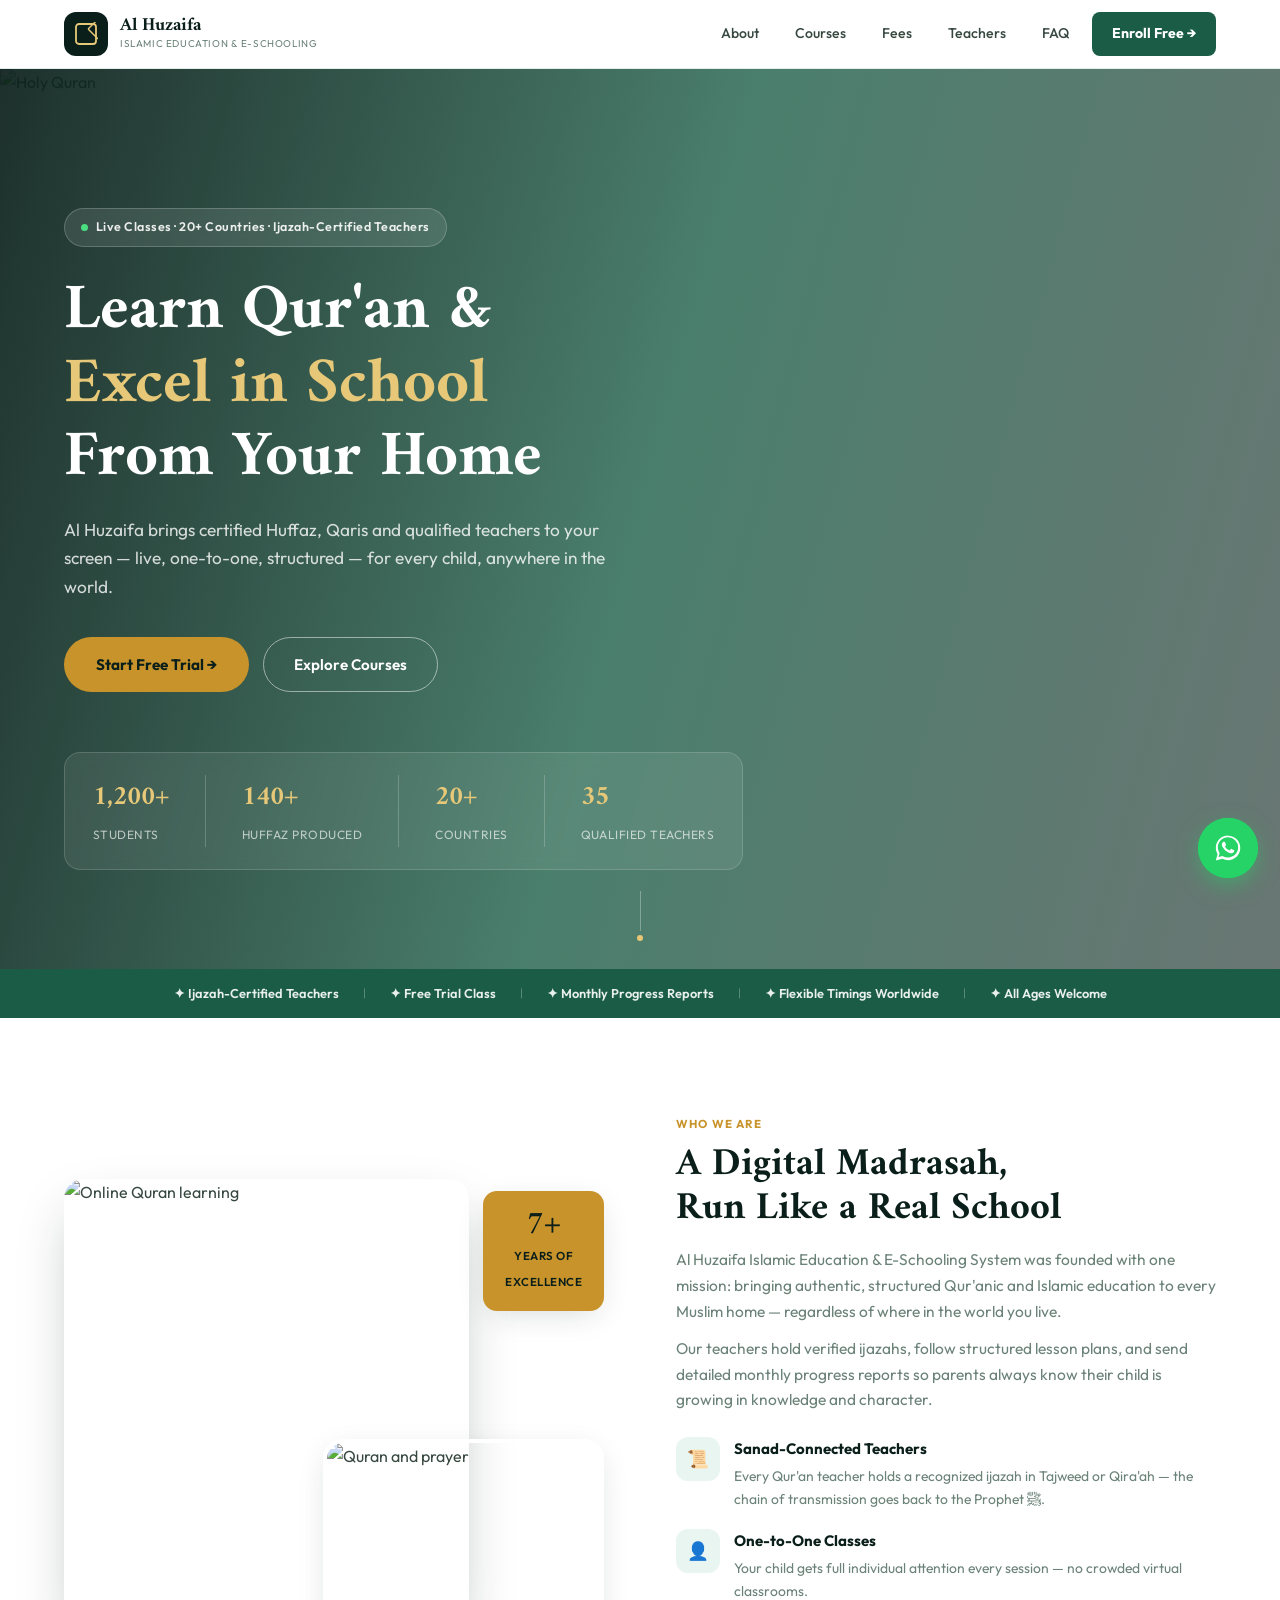
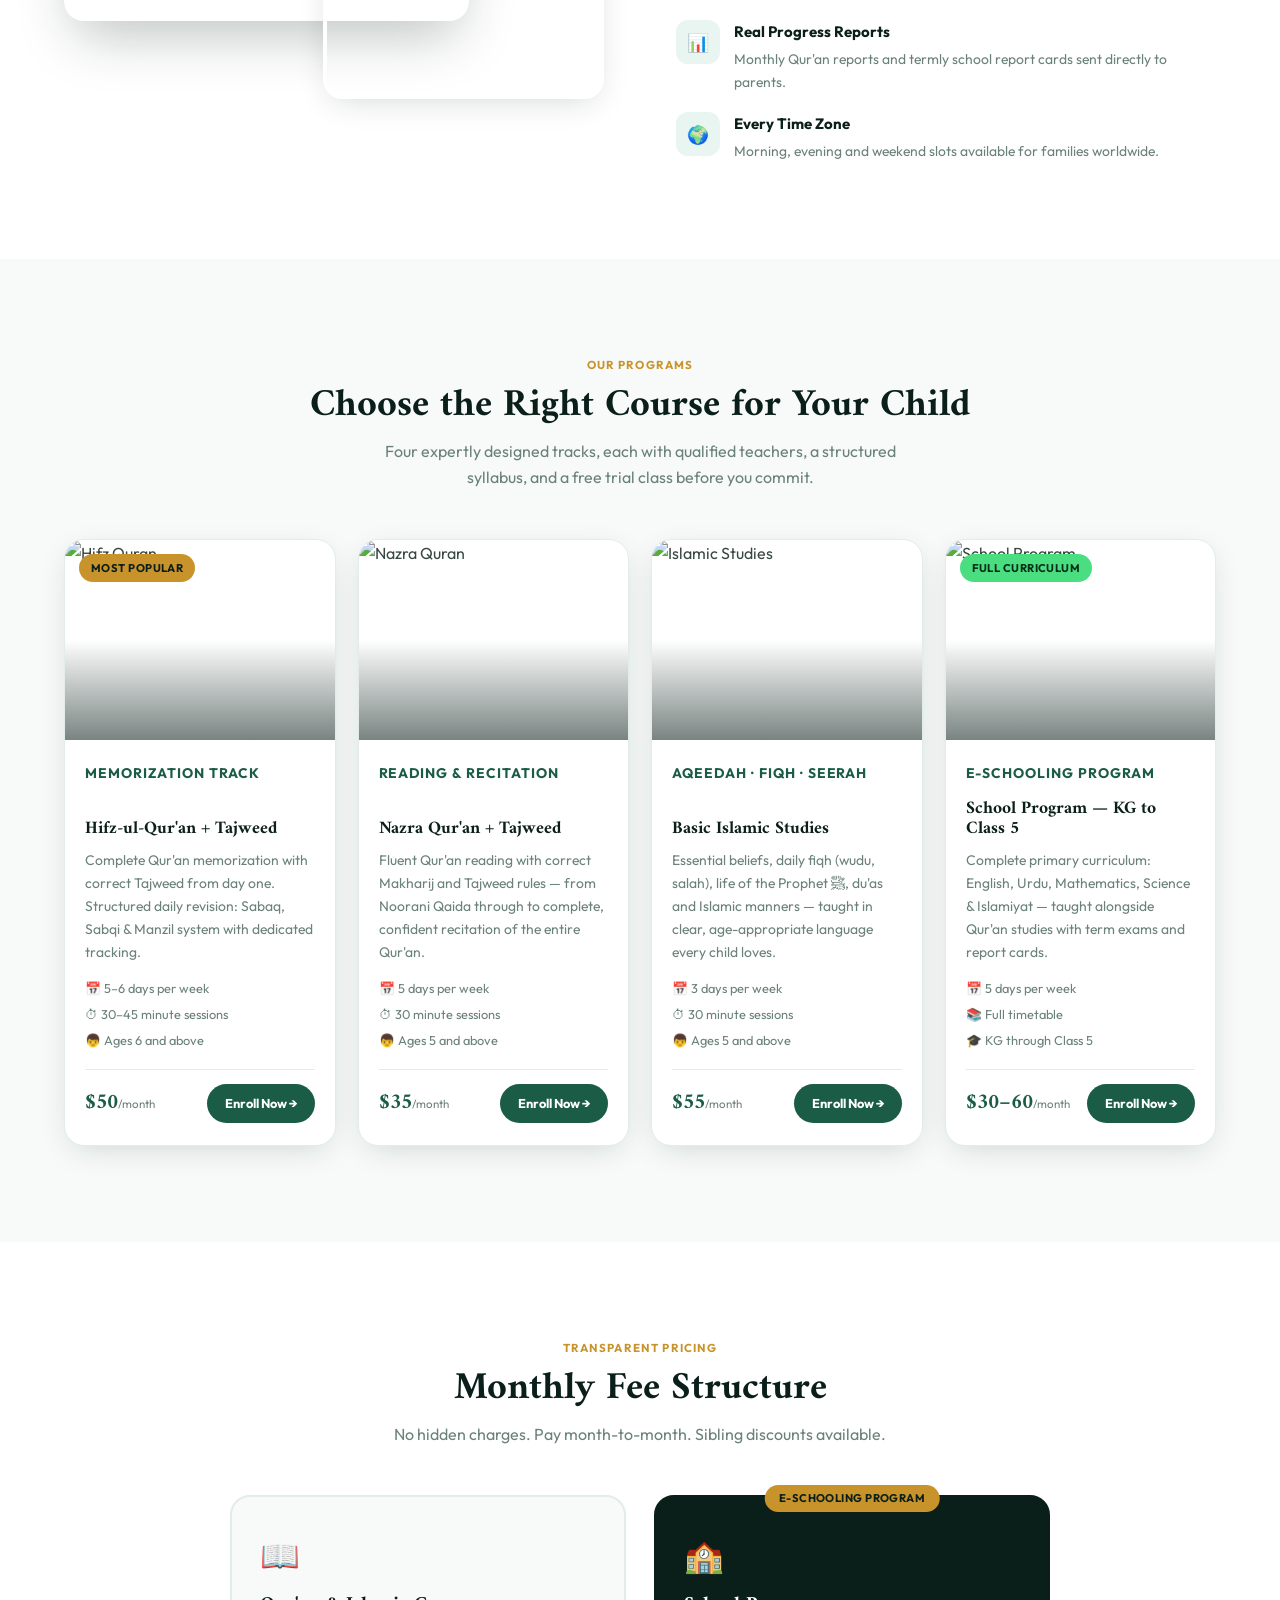
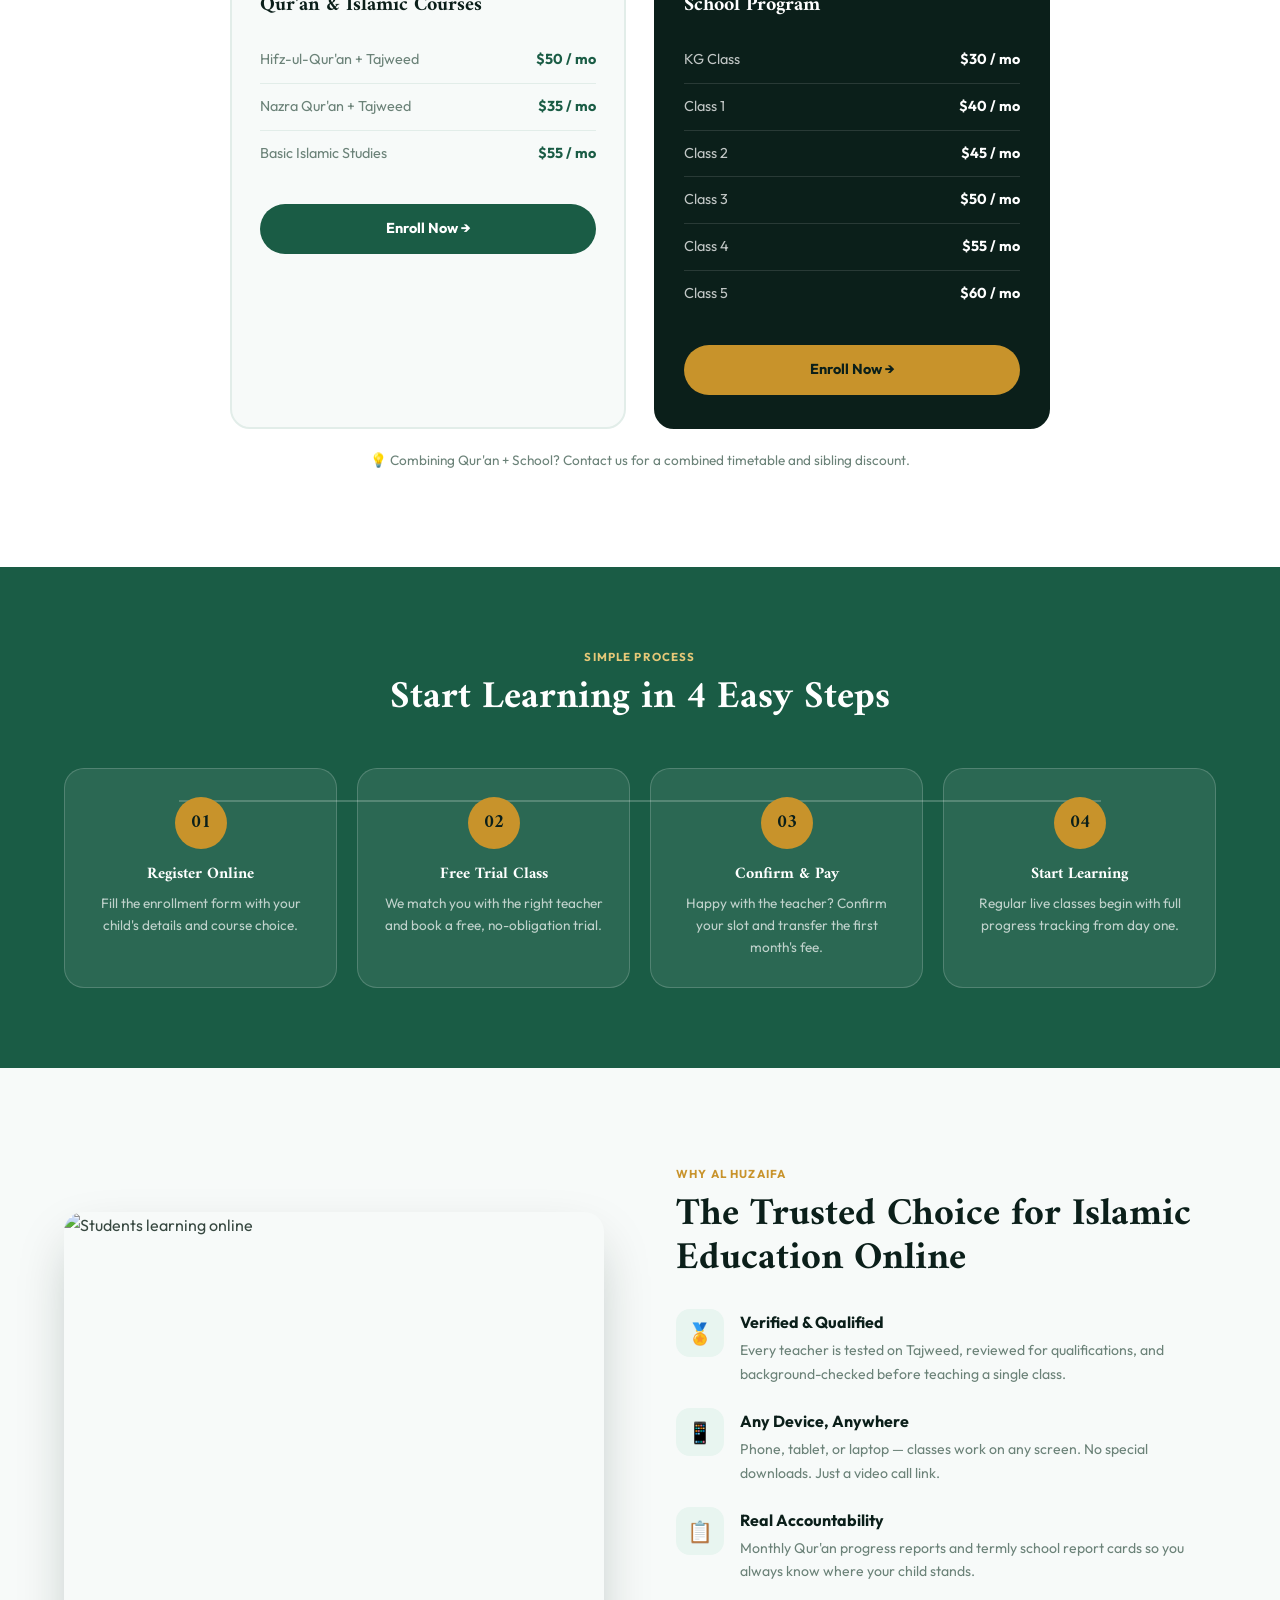
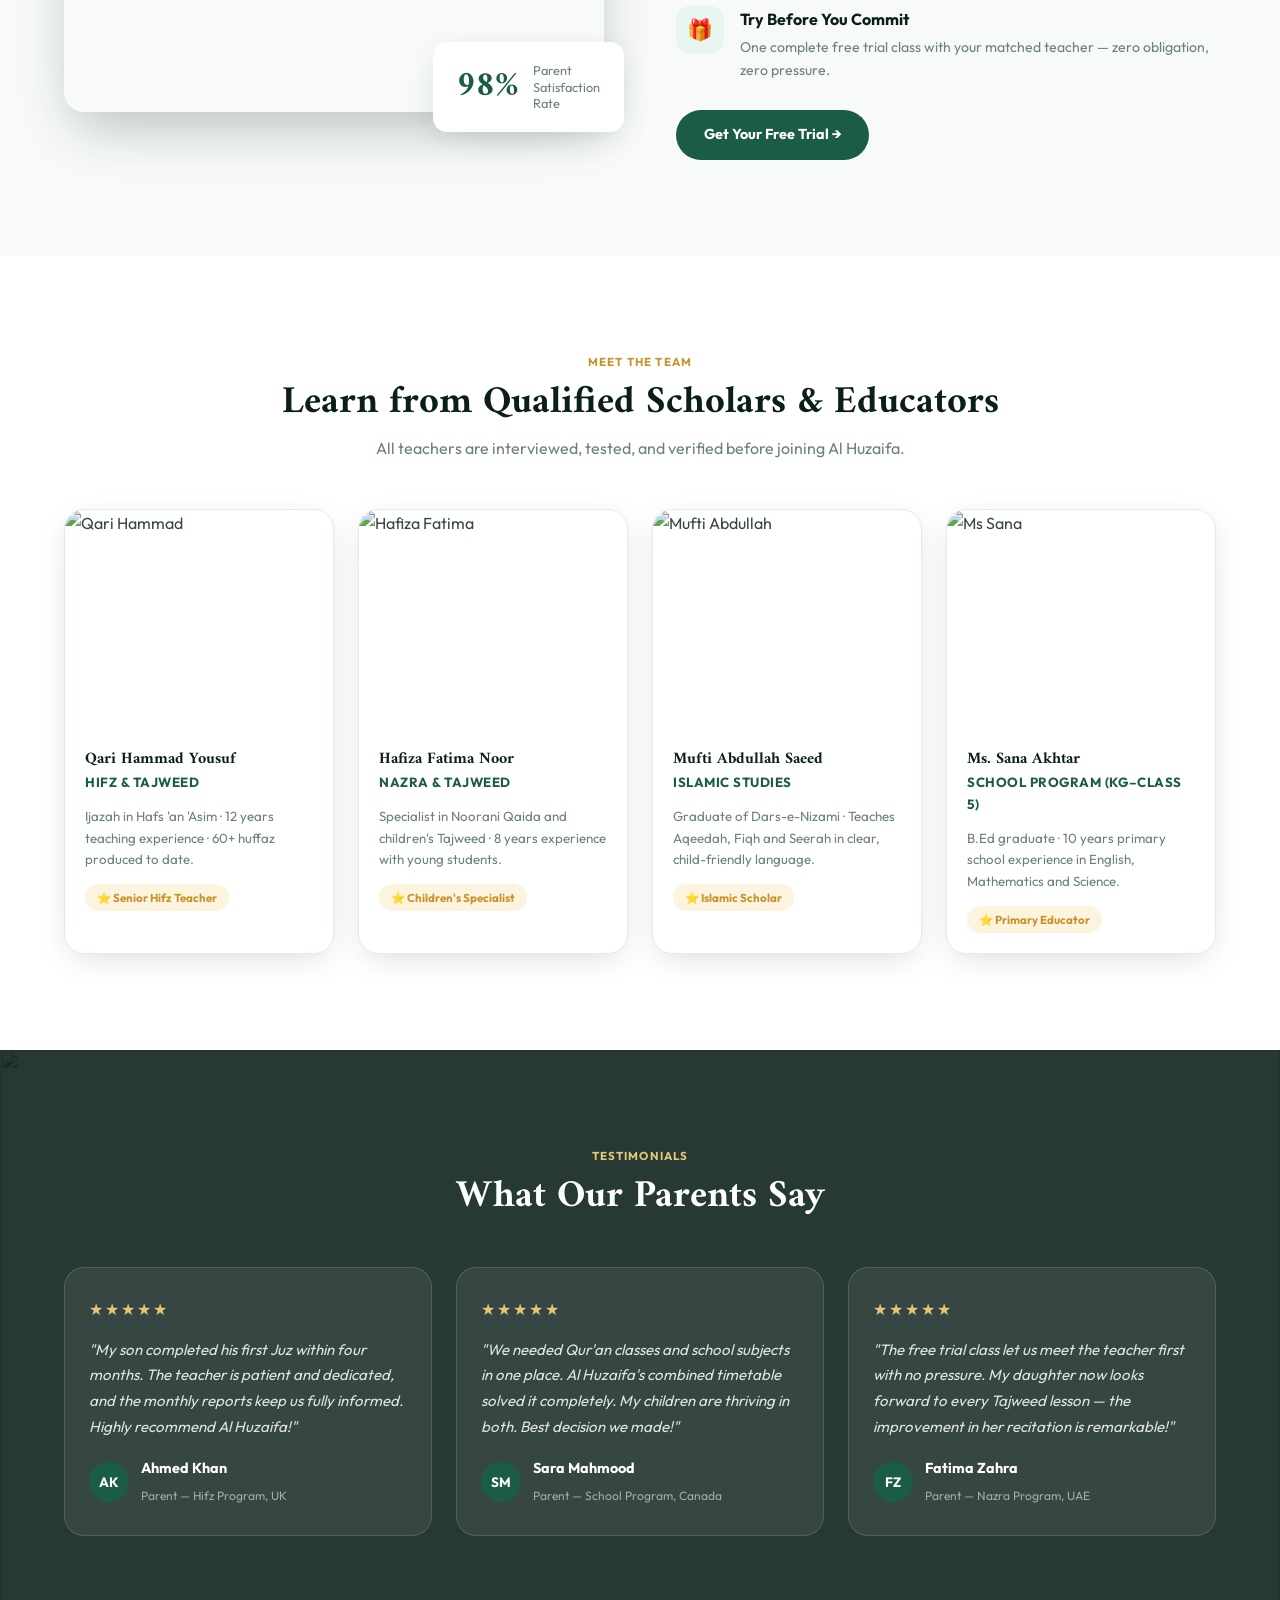
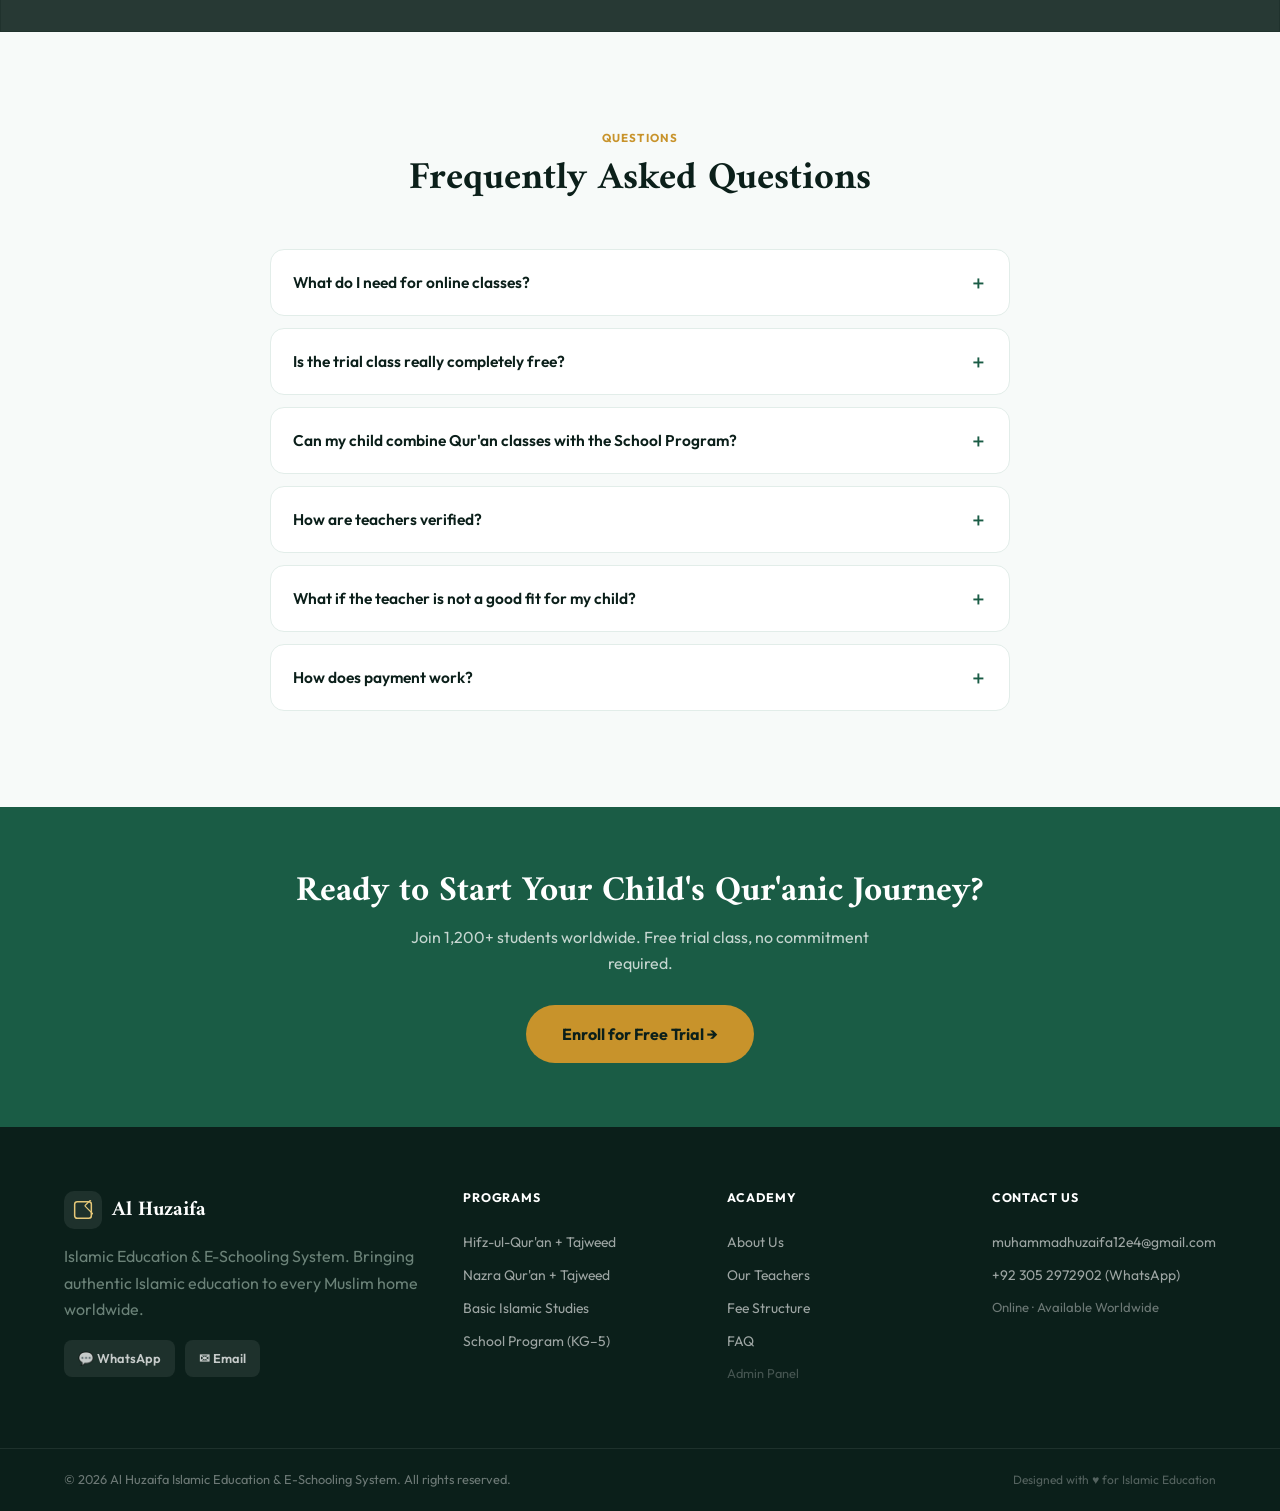
==== index.html @ 1d34ea8a "Add files via upload" ====
<!DOCTYPE html>
<html lang="en">
<head>
<meta charset="UTF-8">
<meta name="viewport" content="width=device-width, initial-scale=1.0">
<title>Al Huzaifa Islamic Education & E-Schooling System | Online Quran & School Classes</title>
<meta name="description" content="Online Hifz, Nazra Quran, Tajweed, Islamic Studies & Class 1-5 Schooling. Live one-to-one classes with certified ijazah teachers. Free trial class. Enroll today.">
<meta name="keywords" content="online quran academy, hifz online, nazra quran, tajweed, Islamic studies, online madrasa, quran for kids, Al Huzaifa academy, online school Pakistan, e-schooling">
<meta name="robots" content="index, follow">
<link rel="canonical" href="https://huzaifakhan-99.github.io/Al-Huzaifa-Islamic-Education-E-Schooling-System/">
<meta property="og:title" content="Al Huzaifa Islamic Education & E-Schooling System">
<meta property="og:description" content="Online Hifz, Nazra, Tajweed, Islamic Studies & Class 1-5 Schooling. Free trial class available.">
<meta property="og:type" content="website">
<script type="application/ld+json">{"@context":"https://schema.org","@type":"EducationalOrganization","name":"Al Huzaifa Islamic Education & E-Schooling System","url":"https://huzaifakhan-99.github.io/Al-Huzaifa-Islamic-Education-E-Schooling-System/","email":"muhammadhuzaifa12e4@gmail.com","telephone":"+923052972902"}</script>
<link rel="preconnect" href="https://fonts.googleapis.com">
<link rel="preconnect" href="https://fonts.gstatic.com" crossorigin>
<link href="https://fonts.googleapis.com/css2?family=Amiri:ital,wght@0,400;0,700;1,400&family=Outfit:wght@300;400;500;600;700;800&display=swap" rel="stylesheet">
<link rel="stylesheet" href="style.css">
</head>
<body>

<!-- NAVBAR -->
<header class="navbar" id="navbar">
  <div class="nav-container">
    <a href="#" class="nav-brand">
      <div class="nav-logo-box">
        <svg width="24" height="24" viewBox="0 0 24 24" fill="none"><rect x="2" y="2" width="20" height="20" rx="3" stroke="#E6C878" stroke-width="1.8"/><rect x="5" y="5" width="14" height="14" rx="1" stroke="#E6C878" stroke-width="1.4" transform="rotate(45 12 12)" style="transform-origin:12px 12px"/></svg>
      </div>
      <div class="nav-brand-text">
        <span class="name">Al Huzaifa</span>
        <span class="sub">Islamic Education & E-Schooling</span>
      </div>
    </a>
    <nav class="nav-links" id="navLinks">
      <a href="#about">About</a>
      <a href="#courses">Courses</a>
      <a href="#fees">Fees</a>
      <a href="#teachers">Teachers</a>
      <a href="#faq">FAQ</a>
      <a href="enroll.html" class="nav-cta">Enroll Free →</a>
    </nav>
    <button class="burger" id="burger"><span></span><span></span><span></span></button>
  </div>
</header>

<!-- HERO -->
<section class="hero" id="top">
  <div class="hero-bg">
    <img src="https://images.unsplash.com/photo-1585036156171-384164a8c675?w=1800&q=85&fit=crop" alt="Holy Quran" loading="eager">
    <div class="hero-overlay"></div>
  </div>
  <div class="hero-content container">
    <div class="hero-badge"><span class="badge-dot"></span> Live Classes · 20+ Countries · Ijazah-Certified Teachers</div>
    <h1>Learn Qur'an &<br><em>Excel in School</em><br>From Your Home</h1>
    <p class="hero-desc">Al Huzaifa brings certified Huffaz, Qaris and qualified teachers to your screen — live, one-to-one, structured — for every child, anywhere in the world.</p>
    <div class="hero-btns">
      <a href="enroll.html" class="btn-primary">Start Free Trial →</a>
      <a href="#courses" class="btn-outline">Explore Courses</a>
    </div>
    <div class="hero-stats">
      <div class="stat"><strong>1,200+</strong><span>Students</span></div>
      <div class="sdiv"></div>
      <div class="stat"><strong>140+</strong><span>Huffaz Produced</span></div>
      <div class="sdiv"></div>
      <div class="stat"><strong>20+</strong><span>Countries</span></div>
      <div class="sdiv"></div>
      <div class="stat"><strong>35</strong><span>Qualified Teachers</span></div>
    </div>
  </div>
  <div class="hero-scroll"><div class="scroll-line"></div><div class="scroll-dot"></div></div>
</section>

<!-- TRUST BAR -->
<div class="trust-bar">
  <div class="trust-inner">
    <span class="trust-item">✦ Ijazah-Certified Teachers</span>
    <span class="trust-sep">|</span>
    <span class="trust-item">✦ Free Trial Class</span>
    <span class="trust-sep">|</span>
    <span class="trust-item">✦ Monthly Progress Reports</span>
    <span class="trust-sep">|</span>
    <span class="trust-item">✦ Flexible Timings Worldwide</span>
    <span class="trust-sep">|</span>
    <span class="trust-item">✦ All Ages Welcome</span>
  </div>
</div>

<!-- ABOUT -->
<section class="section about-sec" id="about">
  <div class="container about-grid">
    <div class="about-imgs">
      <div class="about-img-main"><img src="https://images.unsplash.com/photo-1544716278-ca5e3f4abd8c?w=900&q=85&fit=crop" alt="Online Quran learning" loading="lazy"></div>
      <div class="about-img-float"><img src="https://images.unsplash.com/photo-1609599006353-e629aaabfeae?w=500&q=85&fit=crop" alt="Quran and prayer" loading="lazy"></div>
      <div class="about-years"><strong>7+</strong><span>Years of<br>Excellence</span></div>
    </div>
    <div class="about-copy">
      <span class="kicker">Who We Are</span>
      <h2>A Digital Madrasah,<br>Run Like a Real School</h2>
      <p>Al Huzaifa Islamic Education & E-Schooling System was founded with one mission: bringing authentic, structured Qur'anic and Islamic education to every Muslim home — regardless of where in the world you live.</p>
      <p>Our teachers hold verified ijazahs, follow structured lesson plans, and send detailed monthly progress reports so parents always know their child is growing in knowledge and character.</p>
      <div class="about-points">
        <div class="about-point"><div class="ap-icon">📜</div><div class="ap-text"><strong>Sanad-Connected Teachers</strong><p>Every Qur'an teacher holds a recognized ijazah in Tajweed or Qira'ah — the chain of transmission goes back to the Prophet ﷺ.</p></div></div>
        <div class="about-point"><div class="ap-icon">👤</div><div class="ap-text"><strong>One-to-One Classes</strong><p>Your child gets full individual attention every session — no crowded virtual classrooms.</p></div></div>
        <div class="about-point"><div class="ap-icon">📊</div><div class="ap-text"><strong>Real Progress Reports</strong><p>Monthly Qur'an reports and termly school report cards sent directly to parents.</p></div></div>
        <div class="about-point"><div class="ap-icon">🌍</div><div class="ap-text"><strong>Every Time Zone</strong><p>Morning, evening and weekend slots available for families worldwide.</p></div></div>
      </div>
    </div>
  </div>
</section>

<!-- COURSES -->
<section class="section courses-sec" id="courses">
  <div class="container">
    <span class="kicker center">Our Programs</span>
    <h2 class="center">Choose the Right Course for Your Child</h2>
    <p class="section-sub center">Four expertly designed tracks, each with qualified teachers, a structured syllabus, and a free trial class before you commit.</p>
    <div class="courses-grid">

      <article class="c-card">
        <div class="c-img">
          <img src="https://images.unsplash.com/photo-1609599006353-e629aaabfeae?w=700&q=80&fit=crop" alt="Hifz Quran" loading="lazy">
          <div class="c-img-overlay"></div>
          <span class="c-badge">Most Popular</span>
        </div>
        <div class="c-body">
          <p class="c-cat">Memorization Track</p>
          <h3>Hifz-ul-Qur'an + Tajweed</h3>
          <p>Complete Qur'an memorization with correct Tajweed from day one. Structured daily revision: Sabaq, Sabqi & Manzil system with dedicated tracking.</p>
          <ul class="c-meta">
            <li>📅 5–6 days per week</li>
            <li>⏱ 30–45 minute sessions</li>
            <li>👦 Ages 6 and above</li>
          </ul>
          <div class="c-footer">
            <div class="c-price">$50<span>/month</span></div>
            <a href="enroll.html?course=Hifz-ul-Quran+%2B+Tajweed&price=50" class="btn-enroll">Enroll Now →</a>
          </div>
        </div>
      </article>

      <article class="c-card">
        <div class="c-img">
          <img src="https://images.unsplash.com/photo-1586769852044-692d6e3703f0?w=700&q=80&fit=crop" alt="Nazra Quran" loading="lazy">
          <div class="c-img-overlay"></div>
        </div>
        <div class="c-body">
          <p class="c-cat">Reading & Recitation</p>
          <h3>Nazra Qur'an + Tajweed</h3>
          <p>Fluent Qur'an reading with correct Makharij and Tajweed rules — from Noorani Qaida through to complete, confident recitation of the entire Qur'an.</p>
          <ul class="c-meta">
            <li>📅 5 days per week</li>
            <li>⏱ 30 minute sessions</li>
            <li>👦 Ages 5 and above</li>
          </ul>
          <div class="c-footer">
            <div class="c-price">$35<span>/month</span></div>
            <a href="enroll.html?course=Nazra+Quran+%2B+Tajweed&price=35" class="btn-enroll">Enroll Now →</a>
          </div>
        </div>
      </article>

      <article class="c-card">
        <div class="c-img">
          <img src="https://images.unsplash.com/photo-1564769662533-4f00a87b4056?w=700&q=80&fit=crop" alt="Islamic Studies" loading="lazy">
          <div class="c-img-overlay"></div>
        </div>
        <div class="c-body">
          <p class="c-cat">Aqeedah · Fiqh · Seerah</p>
          <h3>Basic Islamic Studies</h3>
          <p>Essential beliefs, daily fiqh (wudu, salah), life of the Prophet ﷺ, du'as and Islamic manners — taught in clear, age-appropriate language every child loves.</p>
          <ul class="c-meta">
            <li>📅 3 days per week</li>
            <li>⏱ 30 minute sessions</li>
            <li>👦 Ages 5 and above</li>
          </ul>
          <div class="c-footer">
            <div class="c-price">$55<span>/month</span></div>
            <a href="enroll.html?course=Basic+Islamic+Studies&price=55" class="btn-enroll">Enroll Now →</a>
          </div>
        </div>
      </article>

      <article class="c-card">
        <div class="c-img">
          <img src="https://images.unsplash.com/photo-1503676260728-1c00da094a0b?w=700&q=80&fit=crop" alt="School Program" loading="lazy">
          <div class="c-img-overlay"></div>
          <span class="c-badge green">Full Curriculum</span>
        </div>
        <div class="c-body">
          <p class="c-cat">E-Schooling Program</p>
          <h3>School Program — KG to Class 5</h3>
          <p>Complete primary curriculum: English, Urdu, Mathematics, Science & Islamiyat — taught alongside Qur'an studies with term exams and report cards.</p>
          <ul class="c-meta">
            <li>📅 5 days per week</li>
            <li>📚 Full timetable</li>
            <li>🎓 KG through Class 5</li>
          </ul>
          <div class="c-footer">
            <div class="c-price">$30–60<span>/month</span></div>
            <a href="enroll.html?course=School+Program+KG-Class5&price=30-60" class="btn-enroll">Enroll Now →</a>
          </div>
        </div>
      </article>

    </div>
  </div>
</section>

<!-- FEES -->
<section class="section fees-sec" id="fees">
  <div class="container">
    <span class="kicker center">Transparent Pricing</span>
    <h2 class="center">Monthly Fee Structure</h2>
    <p class="section-sub center">No hidden charges. Pay month-to-month. Sibling discounts available.</p>
    <div class="fees-grid">
      <div class="fee-card">
        <div class="fee-icon">📖</div>
        <h3>Qur'an & Islamic Courses</h3>
        <div class="fee-row"><span>Hifz-ul-Qur'an + Tajweed</span><strong>$50 / mo</strong></div>
        <div class="fee-row"><span>Nazra Qur'an + Tajweed</span><strong>$35 / mo</strong></div>
        <div class="fee-row"><span>Basic Islamic Studies</span><strong>$55 / mo</strong></div>
        <a href="enroll.html" class="btn-em" style="width:100%;margin-top:8px">Enroll Now →</a>
      </div>
      <div class="fee-card featured">
        <div class="fee-pop">E-Schooling Program</div>
        <div class="fee-icon">🏫</div>
        <h3>School Program</h3>
        <div class="fee-row"><span>KG Class</span><strong>$30 / mo</strong></div>
        <div class="fee-row"><span>Class 1</span><strong>$40 / mo</strong></div>
        <div class="fee-row"><span>Class 2</span><strong>$45 / mo</strong></div>
        <div class="fee-row"><span>Class 3</span><strong>$50 / mo</strong></div>
        <div class="fee-row"><span>Class 4</span><strong>$55 / mo</strong></div>
        <div class="fee-row"><span>Class 5</span><strong>$60 / mo</strong></div>
        <a href="enroll.html?course=School+Program+KG-Class5" class="btn-em" style="width:100%;margin-top:8px">Enroll Now →</a>
      </div>
    </div>
    <p class="fee-note">💡 Combining Qur'an + School? Contact us for a combined timetable and sibling discount.</p>
  </div>
</section>

<!-- HOW IT WORKS -->
<section class="process-sec">
  <div class="container">
    <span class="kicker center">Simple Process</span>
    <h2 class="center">Start Learning in 4 Easy Steps</h2>
    <div class="steps-row">
      <div class="step-box"><div class="step-num">01</div><h3>Register Online</h3><p>Fill the enrollment form with your child's details and course choice.</p></div>
      <div class="step-box"><div class="step-num">02</div><h3>Free Trial Class</h3><p>We match you with the right teacher and book a free, no-obligation trial.</p></div>
      <div class="step-box"><div class="step-num">03</div><h3>Confirm & Pay</h3><p>Happy with the teacher? Confirm your slot and transfer the first month's fee.</p></div>
      <div class="step-box"><div class="step-num">04</div><h3>Start Learning</h3><p>Regular live classes begin with full progress tracking from day one.</p></div>
    </div>
  </div>
</section>

<!-- WHY US -->
<section class="section why-sec">
  <div class="container why-grid">
    <div class="why-img-wrap">
      <img src="https://images.unsplash.com/photo-1491438590914-bc09fcaaf77a?w=900&q=85&fit=crop" alt="Students learning online" loading="lazy">
      <div class="why-float-card"><div class="big">98%</div><span>Parent<br>Satisfaction<br>Rate</span></div>
    </div>
    <div class="why-copy">
      <span class="kicker">Why Al Huzaifa</span>
      <h2>The Trusted Choice for Islamic Education Online</h2>
      <div class="why-points">
        <div class="why-point"><div class="wp-icon">🏅</div><div class="wp-text"><strong>Verified & Qualified</strong><p>Every teacher is tested on Tajweed, reviewed for qualifications, and background-checked before teaching a single class.</p></div></div>
        <div class="why-point"><div class="wp-icon">📱</div><div class="wp-text"><strong>Any Device, Anywhere</strong><p>Phone, tablet, or laptop — classes work on any screen. No special downloads. Just a video call link.</p></div></div>
        <div class="why-point"><div class="wp-icon">📋</div><div class="wp-text"><strong>Real Accountability</strong><p>Monthly Qur'an progress reports and termly school report cards so you always know where your child stands.</p></div></div>
        <div class="why-point"><div class="wp-icon">🎁</div><div class="wp-text"><strong>Try Before You Commit</strong><p>One complete free trial class with your matched teacher — zero obligation, zero pressure.</p></div></div>
      </div>
      <div style="margin-top:28px"><a href="enroll.html" class="btn-em">Get Your Free Trial →</a></div>
    </div>
  </div>
</section>

<!-- TEACHERS -->
<section class="section teachers-sec" id="teachers">
  <div class="container">
    <span class="kicker center">Meet the Team</span>
    <h2 class="center">Learn from Qualified Scholars & Educators</h2>
    <p class="section-sub center">All teachers are interviewed, tested, and verified before joining Al Huzaifa.</p>
    <div class="teachers-grid">
      <div class="t-card">
        <div class="t-img"><img src="https://images.unsplash.com/photo-1507003211169-0a1dd7228f2d?w=400&q=80&fit=crop&crop=face" alt="Qari Hammad" loading="lazy"></div>
        <div class="t-body">
          <h3>Qari Hammad Yousuf</h3>
          <p class="t-role">Hifz & Tajweed</p>
          <p>Ijazah in Hafs 'an 'Asim · 12 years teaching experience · 60+ huffaz produced to date.</p>
          <span class="t-tag">⭐ Senior Hifz Teacher</span>
        </div>
      </div>
      <div class="t-card">
        <div class="t-img"><img src="https://images.unsplash.com/photo-1494790108377-be9c29b29330?w=400&q=80&fit=crop&crop=face" alt="Hafiza Fatima" loading="lazy"></div>
        <div class="t-body">
          <h3>Hafiza Fatima Noor</h3>
          <p class="t-role">Nazra & Tajweed</p>
          <p>Specialist in Noorani Qaida and children's Tajweed · 8 years experience with young students.</p>
          <span class="t-tag">⭐ Children's Specialist</span>
        </div>
      </div>
      <div class="t-card">
        <div class="t-img"><img src="https://images.unsplash.com/photo-1472099645785-5658abf4ff4e?w=400&q=80&fit=crop&crop=face" alt="Mufti Abdullah" loading="lazy"></div>
        <div class="t-body">
          <h3>Mufti Abdullah Saeed</h3>
          <p class="t-role">Islamic Studies</p>
          <p>Graduate of Dars-e-Nizami · Teaches Aqeedah, Fiqh and Seerah in clear, child-friendly language.</p>
          <span class="t-tag">⭐ Islamic Scholar</span>
        </div>
      </div>
      <div class="t-card">
        <div class="t-img"><img src="https://images.unsplash.com/photo-1438761681033-6461ffad8d80?w=400&q=80&fit=crop&crop=face" alt="Ms Sana" loading="lazy"></div>
        <div class="t-body">
          <h3>Ms. Sana Akhtar</h3>
          <p class="t-role">School Program (KG–Class 5)</p>
          <p>B.Ed graduate · 10 years primary school experience in English, Mathematics and Science.</p>
          <span class="t-tag">⭐ Primary Educator</span>
        </div>
      </div>
    </div>
  </div>
</section>

<!-- TESTIMONIALS -->
<section class="testi-sec">
  <div class="testi-bg"><img src="https://images.unsplash.com/photo-1519817914152-22d216bb9170?w=1600&q=70&fit=crop" alt="" loading="lazy"><div class="testi-bg::after"></div></div>
  <div class="testi-content container">
    <span class="kicker center" style="color:var(--gold2)">Testimonials</span>
    <h2 class="center" style="color:#fff">What Our Parents Say</h2>
    <div class="testi-grid">
      <div class="testi-card"><div class="stars">★★★★★</div><p>"My son completed his first Juz within four months. The teacher is patient and dedicated, and the monthly reports keep us fully informed. Highly recommend Al Huzaifa!"</p><div class="testi-author"><div class="t-av">AK</div><div><strong>Ahmed Khan</strong><span>Parent — Hifz Program, UK</span></div></div></div>
      <div class="testi-card"><div class="stars">★★★★★</div><p>"We needed Qur'an classes and school subjects in one place. Al Huzaifa's combined timetable solved it completely. My children are thriving in both. Best decision we made!"</p><div class="testi-author"><div class="t-av">SM</div><div><strong>Sara Mahmood</strong><span>Parent — School Program, Canada</span></div></div></div>
      <div class="testi-card"><div class="stars">★★★★★</div><p>"The free trial class let us meet the teacher first with no pressure. My daughter now looks forward to every Tajweed lesson — the improvement in her recitation is remarkable!"</p><div class="testi-author"><div class="t-av">FZ</div><div><strong>Fatima Zahra</strong><span>Parent — Nazra Program, UAE</span></div></div></div>
    </div>
  </div>
</section>

<!-- FAQ -->
<section class="section faq-sec" id="faq">
  <div class="container">
    <span class="kicker center">Questions</span>
    <h2 class="center">Frequently Asked Questions</h2>
    <div class="faq-list">
      <details class="faq-item"><summary>What do I need for online classes?</summary><p>A smartphone, tablet or computer with a stable internet connection. Classes are held over a simple video call — no special software required.</p></details>
      <details class="faq-item"><summary>Is the trial class really completely free?</summary><p>Yes — 100% free, no credit card, no obligation. Every new student gets one full trial class with their matched teacher before any payment is made.</p></details>
      <details class="faq-item"><summary>Can my child combine Qur'an classes with the School Program?</summary><p>Absolutely. Many of our students do both. We build a combined timetable so Qur'an and school classes never clash and the child gets the best of both.</p></details>
      <details class="faq-item"><summary>How are teachers verified?</summary><p>Every Qur'an teacher is tested on Tajweed and must show a valid ijazah. School teachers are verified for qualifications and experience. We also do reference checks before anyone joins our team.</p></details>
      <details class="faq-item"><summary>What if the teacher is not a good fit for my child?</summary><p>No problem at all. We'll rematch your child with a different teacher at no extra cost until you're completely satisfied with the pairing.</p></details>
      <details class="faq-item"><summary>How does payment work?</summary><p>Monthly fee via Meezan Bank transfer (Account: 08020114146360 — Muhammad Huzaifa). After payment, upload the screenshot directly on our enrollment page or send via WhatsApp.</p></details>
    </div>
  </div>
</section>

<!-- CTA BANNER -->
<section style="background:var(--em);padding:64px 0;text-align:center;">
  <div class="container">
    <h2 style="color:#fff;margin-bottom:12px;font-size:clamp(1.5rem,3vw,2.2rem)">Ready to Start Your Child's Qur'anic Journey?</h2>
    <p style="color:rgba(255,255,255,.75);margin-bottom:28px;max-width:480px;margin-left:auto;margin-right:auto;">Join 1,200+ students worldwide. Free trial class, no commitment required.</p>
    <a href="enroll.html" class="btn-primary" style="font-size:1rem;padding:16px 36px">Enroll for Free Trial →</a>
  </div>
</section>

<!-- FOOTER -->
<footer class="site-footer">
  <div class="footer-top">
    <div class="container footer-grid">
      <div>
        <div class="footer-brand-logo">
          <div class="f-icon"><svg width="20" height="20" viewBox="0 0 24 24" fill="none"><rect x="2" y="2" width="20" height="20" rx="3" stroke="#E6C878" stroke-width="1.8"/><rect x="5" y="5" width="14" height="14" rx="1" stroke="#E6C878" stroke-width="1.4" transform="rotate(45 12 12)" style="transform-origin:12px 12px"/></svg></div>
          <span>Al Huzaifa</span>
        </div>
        <p class="footer-brand p">Islamic Education & E-Schooling System. Bringing authentic Islamic education to every Muslim home worldwide.</p>
        <div class="footer-social">
          <a href="https://wa.me/923052972902" target="_blank">💬 WhatsApp</a>
          <a href="mailto:muhammadhuzaifa12e4@gmail.com">✉ Email</a>
        </div>
      </div>
      <div class="footer-col">
        <h4>Programs</h4>
        <a href="enroll.html?course=Hifz-ul-Quran+%2B+Tajweed&price=50">Hifz-ul-Qur'an + Tajweed</a>
        <a href="enroll.html?course=Nazra+Quran+%2B+Tajweed&price=35">Nazra Qur'an + Tajweed</a>
        <a href="enroll.html?course=Basic+Islamic+Studies&price=55">Basic Islamic Studies</a>
        <a href="enroll.html?course=School+Program+KG-Class5">School Program (KG–5)</a>
      </div>
      <div class="footer-col">
        <h4>Academy</h4>
        <a href="#about">About Us</a>
        <a href="#teachers">Our Teachers</a>
        <a href="#fees">Fee Structure</a>
        <a href="#faq">FAQ</a>
        <a href="admin.html" style="opacity:.4;font-size:.8rem">Admin Panel</a>
      </div>
      <div class="footer-col">
        <h4>Contact Us</h4>
        <a href="mailto:muhammadhuzaifa12e4@gmail.com">muhammadhuzaifa12e4@gmail.com</a>
        <a href="https://wa.me/923052972902" target="_blank">+92 305 2972902 (WhatsApp)</a>
        <span>Online · Available Worldwide</span>
      </div>
    </div>
  </div>
  <div class="footer-bottom"><div class="container"><p>© 2026 Al Huzaifa Islamic Education & E-Schooling System. All rights reserved.</p><p style="font-size:.75rem;color:rgba(255,255,255,.3)">Designed with ♥ for Islamic Education</p></div></div>
</footer>

<!-- FLOATING WHATSAPP -->
<a href="https://wa.me/923052972902?text=Assalamu%20Alaikum%2C%20I%27d%20like%20to%20know%20more%20about%20Al%20Huzaifa%20Academy." class="wa-float" target="_blank" aria-label="WhatsApp">
  <svg viewBox="0 0 32 32" width="30" height="30"><path fill="currentColor" d="M16.04 2.67C8.85 2.67 3.02 8.5 3.02 15.69c0 2.46.66 4.78 1.86 6.78L3 29.33l7.04-1.85a13 13 0 0 0 6 1.5h.01c7.19 0 13.02-5.83 13.02-13.02 0-3.48-1.36-6.75-3.82-9.2a12.95 12.95 0 0 0-9.2-3.82zm0 23.5h-.01a10.8 10.8 0 0 1-5.5-1.5l-.39-.23-4.18 1.1 1.12-4.08-.26-.42a10.79 10.79 0 0 1-1.66-5.76c0-5.97 4.86-10.83 10.84-10.83a10.78 10.78 0 0 1 7.66 3.18 10.77 10.77 0 0 1 3.18 7.66c0 5.98-4.86 10.84-10.83 10.84zm5.94-8.12c-.32-.16-1.92-.95-2.22-1.06-.3-.11-.52-.16-.74.16-.22.32-.85 1.06-1.04 1.27-.19.22-.38.24-.7.08-.32-.16-1.36-.5-2.58-1.6-.95-.85-1.6-1.9-1.78-2.22-.19-.32-.02-.49.14-.65.14-.14.32-.38.48-.56.16-.19.21-.32.32-.54.11-.22.05-.41-.03-.57-.08-.16-.74-1.78-1.01-2.44-.27-.64-.54-.55-.74-.56h-.63c-.22 0-.57.08-.87.41-.3.32-1.14 1.11-1.14 2.72 0 1.6 1.17 3.15 1.33 3.37.16.22 2.3 3.51 5.57 4.92.78.34 1.39.54 1.86.69.78.25 1.49.21 2.05.13.63-.09 1.92-.78 2.19-1.54.27-.76.27-1.41.19-1.54-.08-.14-.3-.22-.62-.38z"/></svg>
  <span class="wa-pulse"></span>
</a>

<script>
// Navbar scroll
window.addEventListener('scroll',()=>{document.getElementById('navbar').classList.toggle('scrolled',window.scrollY>40);});
// Mobile nav
document.getElementById('burger').addEventListener('click',function(){this.classList.toggle('open');document.getElementById('navLinks').classList.toggle('open');});
document.querySelectorAll('.nav-links a').forEach(a=>a.addEventListener('click',()=>{document.getElementById('navLinks').classList.remove('open');document.getElementById('burger').classList.remove('open');}));
</script>
</body>
</html>
---- style.css ----
/* =============================================
   AL HUZAIFA ACADEMY — Professional Design v3
   ============================================= */
:root{
  --ink:#0B1F1A;
  --em:#1A5C45;
  --em2:#227A5C;
  --em3:#E8F5F0;
  --gold:#C8932B;
  --gold2:#E6C878;
  --gold3:#FDF4E0;
  --white:#FFFFFF;
  --bg:#F7FAF9;
  --card:#FFFFFF;
  --line:#E2EDE9;
  --text:#374840;
  --soft:#6B8278;
  --danger:#C0392B;
  --success:#1A8A50;
  --r:14px;
  --r2:20px;
  --sh:0 8px 32px -8px rgba(11,31,26,.18);
  --sh2:0 24px 56px -12px rgba(11,31,26,.28);
  --body:'Outfit',sans-serif;
  --display:'Amiri',serif;
}
*{box-sizing:border-box;margin:0;padding:0;}
html{scroll-behavior:smooth;}
body{font-family:var(--body);color:var(--text);background:var(--bg);font-size:16px;line-height:1.65;-webkit-font-smoothing:antialiased;}
img{max-width:100%;display:block;object-fit:cover;}
a{color:inherit;text-decoration:none;}
h1,h2,h3,h4{font-family:var(--display);color:var(--ink);line-height:1.15;}
p{color:var(--soft);}
.container{max-width:1200px;margin:0 auto;padding:0 24px;}
.section{padding:96px 0;}
.kicker{font-size:.72rem;letter-spacing:.1em;text-transform:uppercase;color:var(--gold);font-weight:700;display:block;margin-bottom:10px;}
.center{text-align:center;}
.section-sub{max-width:540px;margin:.6rem auto 0;font-size:1rem;}
h2{font-size:clamp(1.7rem,3.5vw,2.4rem);}

/* BUTTONS */
.btn-primary{display:inline-flex;align-items:center;justify-content:center;gap:8px;background:var(--gold);color:var(--ink);font-weight:700;padding:15px 32px;border-radius:999px;font-size:.95rem;transition:all .2s;border:none;cursor:pointer;font-family:var(--body);}
.btn-primary:hover{background:var(--gold2);transform:translateY(-2px);box-shadow:0 8px 24px -4px rgba(200,147,43,.4);}
.btn-outline{display:inline-flex;align-items:center;justify-content:center;gap:8px;background:transparent;color:var(--white);font-weight:600;padding:14px 30px;border-radius:999px;font-size:.95rem;border:1.5px solid rgba(255,255,255,.5);transition:all .2s;}
.btn-outline:hover{background:rgba(255,255,255,.12);border-color:rgba(255,255,255,.8);}
.btn-em{display:inline-flex;align-items:center;justify-content:center;background:var(--em);color:var(--white);font-weight:700;padding:13px 28px;border-radius:999px;font-size:.9rem;border:none;cursor:pointer;font-family:var(--body);transition:all .2s;}
.btn-em:hover{background:var(--em2);transform:translateY(-2px);}
.btn-ghost-em{display:inline-flex;align-items:center;justify-content:center;background:transparent;color:var(--em);font-weight:700;padding:12px 26px;border-radius:999px;font-size:.9rem;border:2px solid var(--em);cursor:pointer;font-family:var(--body);transition:all .2s;}
.btn-ghost-em:hover{background:var(--em);color:#fff;}

/* ====== NAVBAR ====== */
.navbar{position:sticky;top:0;z-index:100;background:rgba(255,255,255,.96);backdrop-filter:blur(12px);border-bottom:1px solid var(--line);transition:box-shadow .3s;}
.navbar.scrolled{box-shadow:var(--sh);}
.nav-container{max-width:1200px;margin:0 auto;padding:0 24px;display:flex;align-items:center;justify-content:space-between;height:68px;}
.nav-brand{display:flex;align-items:center;gap:12px;}
.nav-logo-box{width:44px;height:44px;background:var(--ink);border-radius:12px;display:flex;align-items:center;justify-content:center;flex-shrink:0;}
.nav-brand-text .name{display:block;font-family:var(--display);font-weight:700;font-size:1.15rem;color:var(--ink);line-height:1.1;}
.nav-brand-text .sub{display:block;font-size:.62rem;text-transform:uppercase;letter-spacing:.06em;color:var(--soft);}
.nav-links{display:flex;align-items:center;gap:8px;}
.nav-links a{font-size:.88rem;font-weight:500;color:var(--text);padding:8px 14px;border-radius:8px;transition:all .15s;}
.nav-links a:hover{background:var(--em3);color:var(--em);}
.nav-links .nav-cta{background:var(--em);color:#fff;font-weight:700;padding:10px 20px;}
.nav-links .nav-cta:hover{background:var(--em2);color:#fff;}
.burger{display:none;flex-direction:column;gap:5px;background:none;border:none;cursor:pointer;padding:6px;}
.burger span{width:24px;height:2.5px;background:var(--ink);border-radius:2px;transition:all .3s;}
.burger.open span:nth-child(1){transform:rotate(45deg) translate(5px,5px);}
.burger.open span:nth-child(2){opacity:0;}
.burger.open span:nth-child(3){transform:rotate(-45deg) translate(5px,-5px);}

/* ====== HERO ====== */
.hero{position:relative;min-height:100svh;display:flex;align-items:center;overflow:hidden;}
.hero-bg{position:absolute;inset:0;}
.hero-bg img{width:100%;height:100%;object-fit:cover;object-position:center;}
.hero-overlay{position:absolute;inset:0;background:linear-gradient(105deg,rgba(11,31,26,.92) 0%,rgba(26,92,69,.78) 50%,rgba(11,31,26,.6) 100%);}
.hero-content{position:relative;z-index:2;padding:120px 24px 80px;max-width:1200px;margin:0 auto;width:100%;}
.hero-badge{display:inline-flex;align-items:center;gap:8px;background:rgba(255,255,255,.1);border:1px solid rgba(255,255,255,.2);color:rgba(255,255,255,.9);font-size:.78rem;font-weight:600;letter-spacing:.04em;padding:8px 16px;border-radius:999px;margin-bottom:28px;backdrop-filter:blur(8px);}
.badge-dot{width:7px;height:7px;background:#4ADE80;border-radius:50%;animation:pulse 2s infinite;}
@keyframes pulse{0%,100%{opacity:1;transform:scale(1);}50%{opacity:.6;transform:scale(1.3);}}
.hero-content h1{font-size:clamp(2.4rem,6vw,4rem);color:#fff;max-width:700px;margin-bottom:20px;}
.hero-content h1 em{font-style:normal;color:var(--gold2);}
.hero-desc{font-size:1.08rem;color:rgba(255,255,255,.8);max-width:560px;margin-bottom:36px;}
.hero-btns{display:flex;gap:14px;flex-wrap:wrap;margin-bottom:60px;}
.hero-stats{display:flex;gap:0;background:rgba(255,255,255,.08);backdrop-filter:blur(8px);border:1px solid rgba(255,255,255,.15);border-radius:16px;padding:22px 28px;width:fit-content;gap:36px;}
.hero-stats .stat strong{display:block;font-family:var(--display);font-size:1.7rem;color:var(--gold2);}
.hero-stats .stat span{font-size:.75rem;color:rgba(255,255,255,.65);text-transform:uppercase;letter-spacing:.04em;}
.hero-stats .sdiv{width:1px;background:rgba(255,255,255,.2);}
.hero-scroll{position:absolute;bottom:28px;left:50%;transform:translateX(-50%);z-index:2;}
.scroll-line{width:1px;height:40px;background:rgba(255,255,255,.3);margin:0 auto;}
.scroll-dot{width:6px;height:6px;background:var(--gold2);border-radius:50%;margin:4px auto 0;animation:scrollBounce 1.5s infinite;}
@keyframes scrollBounce{0%,100%{transform:translateY(0);}50%{transform:translateY(8px);}}

/* TRUST BAR */
.trust-bar{background:var(--em);padding:14px 0;overflow:hidden;}
.trust-inner{display:flex;align-items:center;justify-content:center;flex-wrap:wrap;gap:8px 24px;}
.trust-item{font-size:.8rem;font-weight:600;color:rgba(255,255,255,.9);white-space:nowrap;}
.trust-sep{color:rgba(255,255,255,.3);font-size:.7rem;}

/* ====== ABOUT ====== */
.about-sec{background:var(--white);}
.about-grid{display:grid;grid-template-columns:1fr 1fr;gap:72px;align-items:center;}
.about-imgs{position:relative;height:520px;}
.about-img-main{position:absolute;left:0;top:0;width:75%;height:85%;border-radius:var(--r2);overflow:hidden;box-shadow:var(--sh2);}
.about-img-main img{width:100%;height:100%;}
.about-img-float{position:absolute;right:0;bottom:0;width:52%;height:50%;border-radius:var(--r2);overflow:hidden;border:4px solid var(--white);box-shadow:var(--sh);}
.about-img-float img{width:100%;height:100%;}
.about-years{position:absolute;top:12px;right:0;background:var(--gold);color:var(--ink);border-radius:var(--r);padding:18px 22px;text-align:center;box-shadow:var(--sh);}
.about-years strong{display:block;font-family:var(--display);font-size:2rem;font-weight:700;line-height:1;}
.about-years span{font-size:.72rem;font-weight:600;text-transform:uppercase;letter-spacing:.04em;}
.about-copy h2{margin-bottom:16px;}
.about-copy>p{margin-bottom:12px;font-size:.97rem;}
.about-points{margin-top:24px;display:flex;flex-direction:column;gap:18px;}
.about-point{display:flex;gap:14px;align-items:flex-start;}
.ap-icon{width:44px;height:44px;background:var(--em3);border-radius:12px;display:flex;align-items:center;justify-content:center;font-size:1.1rem;flex-shrink:0;}
.ap-text strong{display:block;color:var(--ink);margin-bottom:3px;font-size:.94rem;}
.ap-text p{font-size:.87rem;margin:0;}

/* ====== COURSES ====== */
.courses-sec{background:var(--bg);}
.courses-grid{display:grid;grid-template-columns:repeat(4,1fr);gap:22px;margin-top:48px;}
.c-card{background:var(--card);border-radius:var(--r2);overflow:hidden;box-shadow:var(--sh);border:1px solid var(--line);transition:transform .25s,box-shadow .25s;display:flex;flex-direction:column;}
.c-card:hover{transform:translateY(-8px);box-shadow:var(--sh2);}
.c-img{position:relative;height:200px;overflow:hidden;}
.c-img img{width:100%;height:100%;transition:transform .4s;}
.c-card:hover .c-img img{transform:scale(1.06);}
.c-img-overlay{position:absolute;inset:0;background:linear-gradient(0deg,rgba(11,31,26,.55) 0%,transparent 50%);}
.c-badge{position:absolute;top:14px;left:14px;background:var(--gold);color:var(--ink);font-size:.7rem;font-weight:700;padding:5px 12px;border-radius:999px;text-transform:uppercase;letter-spacing:.04em;}
.c-badge.green{background:#4ADE80;color:#052e1a;}
.c-body{padding:22px 20px;display:flex;flex-direction:column;flex:1;}
.c-cat{font-size:.7rem;text-transform:uppercase;letter-spacing:.07em;color:var(--em);font-weight:700;margin-bottom:6px;}
.c-body h3{font-size:1.1rem;margin-bottom:10px;color:var(--ink);}
.c-body p{font-size:.87rem;flex:1;margin-bottom:14px;}
.c-meta{display:flex;flex-direction:column;gap:5px;margin-bottom:18px;}
.c-meta li{list-style:none;font-size:.8rem;color:var(--soft);display:flex;align-items:center;gap:6px;}
.c-footer{display:flex;align-items:center;justify-content:space-between;margin-top:auto;border-top:1px solid var(--line);padding-top:14px;}
.c-price{font-family:var(--display);font-size:1.35rem;font-weight:700;color:var(--em);}
.c-price span{font-family:var(--body);font-size:.72rem;color:var(--soft);font-weight:400;}
.btn-enroll{background:var(--em);color:#fff;padding:9px 18px;border-radius:999px;font-size:.8rem;font-weight:700;transition:all .15s;white-space:nowrap;}
.btn-enroll:hover{background:var(--em2);}

/* ====== FEES ====== */
.fees-sec{background:var(--white);}
.fees-grid{display:grid;grid-template-columns:1fr 1fr;gap:28px;margin-top:48px;max-width:820px;margin-left:auto;margin-right:auto;}
.fee-card{background:var(--bg);border:2px solid var(--line);border-radius:var(--r2);padding:32px 28px;position:relative;}
.fee-card.featured{background:var(--ink);border-color:var(--ink);}
.fee-card.featured .fee-title,.fee-card.featured .fee-row span{color:rgba(255,255,255,.75);}
.fee-card.featured .fee-row strong,.fee-card.featured h3{color:#fff;}
.fee-card.featured .fee-row{border-color:rgba(255,255,255,.12);}
.fee-card.featured .btn-em{background:var(--gold);color:var(--ink);}
.fee-pop{position:absolute;top:-12px;left:50%;transform:translateX(-50%);background:var(--gold);color:var(--ink);font-size:.7rem;font-weight:700;padding:4px 14px;border-radius:999px;text-transform:uppercase;letter-spacing:.04em;white-space:nowrap;}
.fee-icon{font-size:2rem;margin-bottom:12px;}
.fee-card h3{font-size:1.25rem;margin-bottom:20px;}
.fee-row{display:flex;justify-content:space-between;align-items:center;padding:11px 0;border-bottom:1px solid var(--line);font-size:.9rem;}
.fee-row:last-of-type{border-bottom:none;margin-bottom:20px;}
.fee-row span{color:var(--soft);}
.fee-row strong{color:var(--em);font-weight:700;}
.fee-note{text-align:center;margin-top:20px;font-size:.85rem;color:var(--soft);}

/* ====== PROCESS ====== */
.process-sec{background:var(--em);padding:80px 0;}
.process-sec .kicker{color:var(--gold2);}
.process-sec h2{color:#fff;margin-bottom:48px;}
.steps-row{display:grid;grid-template-columns:repeat(4,1fr);gap:20px;position:relative;}
.steps-row::before{content:"";position:absolute;top:32px;left:10%;right:10%;height:2px;background:rgba(255,255,255,.2);z-index:0;}
.step-box{background:rgba(255,255,255,.08);border:1px solid rgba(255,255,255,.18);border-radius:var(--r2);padding:28px 22px;text-align:center;position:relative;z-index:1;transition:background .2s;}
.step-box:hover{background:rgba(255,255,255,.14);}
.step-num{width:52px;height:52px;background:var(--gold);color:var(--ink);border-radius:50%;display:flex;align-items:center;justify-content:center;font-family:var(--display);font-weight:700;font-size:1.2rem;margin:0 auto 16px;}
.step-box h3{color:#fff;font-size:1rem;margin-bottom:8px;}
.step-box p{color:rgba(255,255,255,.7);font-size:.85rem;margin:0;}

/* ====== WHY ====== */
.why-sec{background:var(--bg);}
.why-grid{display:grid;grid-template-columns:1fr 1fr;gap:72px;align-items:center;}
.why-img-wrap{position:relative;border-radius:var(--r2);overflow:visible;}
.why-img-wrap img{width:100%;height:500px;object-fit:cover;border-radius:var(--r2);box-shadow:var(--sh2);}
.why-float-card{position:absolute;bottom:-20px;right:-20px;background:var(--white);border-radius:var(--r);padding:20px 24px;box-shadow:var(--sh);display:flex;align-items:center;gap:14px;}
.why-float-card .big{font-family:var(--display);font-size:2.2rem;font-weight:700;color:var(--em);line-height:1;}
.why-float-card span{font-size:.8rem;color:var(--soft);line-height:1.3;}
.why-points{display:flex;flex-direction:column;gap:22px;margin-top:28px;}
.why-point{display:flex;gap:16px;align-items:flex-start;}
.wp-icon{width:48px;height:48px;background:var(--em3);border-radius:14px;display:flex;align-items:center;justify-content:center;font-size:1.3rem;flex-shrink:0;}
.wp-text strong{display:block;color:var(--ink);margin-bottom:4px;}
.wp-text p{font-size:.88rem;margin:0;}

/* ====== TEACHERS ====== */
.teachers-sec{background:var(--white);}
.teachers-grid{display:grid;grid-template-columns:repeat(4,1fr);gap:24px;margin-top:48px;}
.t-card{border-radius:var(--r2);overflow:hidden;box-shadow:var(--sh);background:var(--card);border:1px solid var(--line);transition:transform .25s;}
.t-card:hover{transform:translateY(-6px);}
.t-img{height:220px;overflow:hidden;}
.t-img img{width:100%;height:100%;transition:transform .4s;}
.t-card:hover .t-img img{transform:scale(1.06);}
.t-body{padding:20px;}
.t-body h3{font-size:1rem;margin-bottom:3px;}
.t-role{font-size:.75rem;color:var(--em);font-weight:700;text-transform:uppercase;letter-spacing:.04em;margin-bottom:8px;}
.t-body p{font-size:.83rem;margin-bottom:12px;}
.t-tag{display:inline-block;background:var(--gold3);color:var(--gold);font-size:.72rem;font-weight:700;padding:4px 12px;border-radius:999px;}

/* ====== TESTIMONIALS ====== */
.testi-sec{position:relative;padding:96px 0;overflow:hidden;}
.testi-bg{position:absolute;inset:0;}
.testi-bg img{width:100%;height:100%;object-fit:cover;}
.testi-bg::after{content:"";position:absolute;inset:0;background:rgba(11,31,26,.88);}
.testi-content{position:relative;z-index:2;}
.testi-grid{display:grid;grid-template-columns:repeat(3,1fr);gap:24px;margin-top:48px;}
.testi-card{background:rgba(255,255,255,.07);border:1px solid rgba(255,255,255,.14);border-radius:var(--r2);padding:28px 24px;backdrop-filter:blur(8px);}
.stars{color:var(--gold2);font-size:1rem;margin-bottom:14px;letter-spacing:2px;}
.testi-card p{color:rgba(255,255,255,.85);font-style:italic;margin-bottom:18px;font-size:.94rem;line-height:1.7;}
.testi-author{display:flex;align-items:center;gap:12px;}
.t-av{width:40px;height:40px;border-radius:50%;background:var(--em);color:#fff;display:flex;align-items:center;justify-content:center;font-weight:700;font-size:.85rem;flex-shrink:0;}
.testi-author strong{display:block;color:#fff;font-size:.9rem;}
.testi-author span{font-size:.75rem;color:rgba(255,255,255,.55);}

/* ====== FAQ ====== */
.faq-sec{background:var(--bg);}
.faq-list{max-width:740px;margin:48px auto 0;display:flex;flex-direction:column;gap:12px;}
.faq-item{background:var(--card);border:1px solid var(--line);border-radius:var(--r);overflow:hidden;transition:box-shadow .2s;}
.faq-item:hover{box-shadow:var(--sh);}
.faq-item summary{padding:18px 22px;font-weight:600;color:var(--ink);cursor:pointer;list-style:none;display:flex;justify-content:space-between;align-items:center;font-size:.97rem;}
.faq-item summary::after{content:"＋";color:var(--em);font-size:1.1rem;flex-shrink:0;}
.faq-item[open] summary::after{content:"－";}
.faq-item p{padding:0 22px 18px;font-size:.92rem;border-top:1px solid var(--line);padding-top:14px;}

/* ====== FOOTER ====== */
.site-footer{background:var(--ink);}
.footer-top{padding:64px 0;}
.footer-grid{display:grid;grid-template-columns:1.6fr 1fr 1fr 1fr;gap:40px;}
.footer-brand-logo{display:flex;align-items:center;gap:10px;margin-bottom:14px;}
.footer-brand-logo span{font-family:var(--display);font-size:1.3rem;color:#fff;font-weight:700;}
.footer-brand-logo .f-icon{width:38px;height:38px;background:rgba(255,255,255,.08);border-radius:10px;display:flex;align-items:center;justify-content:center;}
.footer-brand p{color:rgba(255,255,255,.55);font-size:.87rem;line-height:1.6;}
.footer-social{display:flex;gap:10px;margin-top:18px;}
.footer-social a{background:rgba(255,255,255,.08);color:rgba(255,255,255,.75);padding:8px 14px;border-radius:8px;font-size:.8rem;font-weight:600;transition:background .15s;}
.footer-social a:hover{background:rgba(255,255,255,.16);color:#fff;}
.footer-col h4{color:#fff;font-size:.78rem;text-transform:uppercase;letter-spacing:.07em;margin-bottom:16px;font-family:var(--body);}
.footer-col{display:flex;flex-direction:column;gap:10px;}
.footer-col a{color:rgba(255,255,255,.6);font-size:.87rem;transition:color .15s;}
.footer-col a:hover{color:#fff;}
.footer-col span{color:rgba(255,255,255,.4);font-size:.82rem;}
.footer-bottom{border-top:1px solid rgba(255,255,255,.08);padding:20px 0;}
.footer-bottom .container{display:flex;justify-content:space-between;align-items:center;}
.footer-bottom p{color:rgba(255,255,255,.4);font-size:.8rem;}

/* FLOATING WHATSAPP */
.wa-float{position:fixed;right:22px;bottom:22px;width:60px;height:60px;background:#25D366;color:#fff;border-radius:50%;display:flex;align-items:center;justify-content:center;box-shadow:0 8px 24px -4px rgba(37,211,102,.6);z-index:90;transition:transform .2s;}
.wa-float:hover{transform:scale(1.1);}
.wa-pulse{position:absolute;inset:0;border-radius:50%;background:#25D366;animation:waPulse 2s infinite;z-index:-1;}
@keyframes waPulse{0%{transform:scale(1);opacity:.7;}100%{transform:scale(1.6);opacity:0;}}

/* ====== ENROLL PAGE ====== */
.enroll-page{min-height:100svh;background:var(--bg);}
.enroll-header{background:var(--ink);padding:80px 0 40px;text-align:center;}
.enroll-header h1{color:#fff;font-size:clamp(1.6rem,3vw,2.2rem);margin-bottom:8px;}
.enroll-header p{color:rgba(255,255,255,.65);font-size:.95rem;}
.enroll-main{padding:48px 0 80px;}

/* STEPPER */
.stepper{display:flex;align-items:center;justify-content:center;gap:0;margin-bottom:40px;}
.step-item{display:flex;flex-direction:column;align-items:center;gap:8px;}
.step-circle{width:44px;height:44px;border-radius:50%;display:flex;align-items:center;justify-content:center;font-weight:700;font-size:1rem;transition:all .3s;border:2px solid var(--line);background:var(--card);color:var(--soft);}
.step-circle.active{background:var(--em);border-color:var(--em);color:#fff;}
.step-circle.done{background:var(--success);border-color:var(--success);color:#fff;}
.step-label{font-size:.72rem;font-weight:600;color:var(--soft);text-transform:uppercase;letter-spacing:.05em;white-space:nowrap;}
.step-label.active{color:var(--em);}
.step-connector{width:80px;height:2px;background:var(--line);margin:0;margin-bottom:24px;}
.step-connector.done{background:var(--success);}

/* FORM CARDS */
.form-card{background:var(--card);border-radius:var(--r2);box-shadow:var(--sh);border:1px solid var(--line);max-width:640px;margin:0 auto;padding:40px 36px;}
.form-card h2{font-size:1.35rem;margin-bottom:6px;}
.form-card .fc-sub{font-size:.88rem;margin-bottom:28px;padding-bottom:24px;border-bottom:1px solid var(--line);}
.field{display:flex;flex-direction:column;gap:6px;margin-bottom:18px;}
.field label{font-size:.82rem;font-weight:700;color:var(--ink);}
.field input,.field select,.field textarea{padding:13px 15px;border:1.5px solid var(--line);border-radius:10px;font-family:var(--body);font-size:.93rem;color:var(--text);background:#fff;transition:border-color .2s;}
.field input:focus,.field select:focus,.field textarea:focus{border-color:var(--em);outline:none;box-shadow:0 0 0 3px rgba(26,92,69,.1);}
.field input::placeholder,.field textarea::placeholder{color:#bbb;}
.two-col{display:grid;grid-template-columns:1fr 1fr;gap:16px;}
.two-col .field{margin-bottom:0;}
.two-col-wrap{margin-bottom:18px;}
.course-preview{background:var(--em3);border:1.5px solid var(--em);border-radius:12px;padding:16px 18px;margin-bottom:22px;display:flex;align-items:center;gap:12px;}
.cp-icon{font-size:1.6rem;}
.cp-name{font-weight:700;color:var(--ink);font-size:.97rem;}
.cp-price{font-size:.82rem;color:var(--em);font-weight:600;}
.btn-submit{width:100%;background:var(--em);color:#fff;padding:15px;border-radius:12px;font-weight:700;font-size:1rem;border:none;cursor:pointer;font-family:var(--body);transition:all .2s;margin-top:8px;}
.btn-submit:hover{background:var(--em2);}
.btn-submit:disabled{opacity:.6;cursor:not-allowed;}
.form-note{text-align:center;font-size:.76rem;color:var(--soft);margin-top:10px;}
.back-link{display:inline-flex;align-items:center;gap:6px;color:var(--em);font-weight:600;font-size:.88rem;margin-bottom:22px;cursor:pointer;}

/* PAYMENT STEP */
.payment-card{background:var(--card);border-radius:var(--r2);box-shadow:var(--sh);border:1px solid var(--line);max-width:640px;margin:0 auto;padding:40px 36px;}
.bank-box{background:var(--ink);border-radius:var(--r);padding:22px;margin:20px 0;}
.bank-title{font-size:.72rem;text-transform:uppercase;letter-spacing:.07em;color:rgba(255,255,255,.5);font-weight:700;margin-bottom:14px;}
.bank-row{display:flex;justify-content:space-between;align-items:center;padding:10px 0;border-bottom:1px solid rgba(255,255,255,.1);font-size:.9rem;}
.bank-row:last-child{border:none;}
.bank-row span{color:rgba(255,255,255,.55);}
.bank-row strong{color:#fff;}
.bank-row.iban strong{font-size:.78rem;word-break:break-all;}
.upload-area{border:2px dashed var(--line);border-radius:12px;padding:28px 20px;text-align:center;cursor:pointer;transition:all .2s;margin:18px 0;}
.upload-area:hover{border-color:var(--em);background:var(--em3);}
.upload-area .u-icon{font-size:2.2rem;margin-bottom:10px;}
.upload-area p{font-size:.88rem;font-weight:600;color:var(--ink);margin-bottom:4px;}
.upload-area small{font-size:.75rem;color:var(--soft);}
.or-divider{display:flex;align-items:center;gap:12px;margin:16px 0;}
.or-divider::before,.or-divider::after{content:"";flex:1;height:1px;background:var(--line);}
.or-divider span{font-size:.75rem;color:var(--soft);}
.btn-wa{display:flex;align-items:center;justify-content:center;gap:10px;background:#25D366;color:#fff;padding:14px;border-radius:12px;font-weight:700;font-size:.92rem;width:100%;transition:background .2s;}
.btn-wa:hover{background:#1ebe5d;}
.success-box{text-align:center;padding:20px 0;}
.success-box .s-icon{font-size:3.5rem;margin-bottom:16px;}
.success-box h3{font-size:1.3rem;margin-bottom:8px;}
.success-box p{font-size:.9rem;max-width:360px;margin:0 auto;}

/* ====== RESPONSIVE ====== */
@media(max-width:1024px){
  .courses-grid{grid-template-columns:repeat(2,1fr);}
  .teachers-grid{grid-template-columns:repeat(2,1fr);}
  .about-grid,.why-grid{grid-template-columns:1fr;}
  .about-imgs{height:380px;}
  .why-img-wrap img{height:380px;}
  .footer-grid{grid-template-columns:1fr 1fr;}
}
@media(max-width:768px){
  .section{padding:64px 0;}
  .nav-links{display:none;position:fixed;top:68px;left:0;right:0;background:rgba(255,255,255,.98);border-bottom:1px solid var(--line);padding:20px 24px;flex-direction:column;align-items:stretch;gap:4px;box-shadow:var(--sh);}
  .nav-links.open{display:flex;}
  .nav-links a{padding:12px 16px;border-radius:10px;}
  .nav-links .nav-cta{text-align:center;margin-top:8px;}
  .burger{display:flex;}
  .hero-stats{flex-wrap:wrap;gap:20px;}
  .hero-stats .sdiv{display:none;}
  .courses-grid{grid-template-columns:1fr;}
  .fees-grid{grid-template-columns:1fr;}
  .steps-row{grid-template-columns:1fr 1fr;}
  .steps-row::before{display:none;}
  .testi-grid{grid-template-columns:1fr;}
  .teachers-grid{grid-template-columns:1fr 1fr;}
  .about-imgs{height:300px;}
  .about-img-float{display:none;}
  .footer-grid{grid-template-columns:1fr;}
  .footer-bottom .container{flex-direction:column;gap:8px;text-align:center;}
  .trust-inner{justify-content:flex-start;overflow-x:auto;flex-wrap:nowrap;padding:0 16px;}
  .form-card,.payment-card{padding:28px 20px;}
  .two-col{grid-template-columns:1fr;}
  .stepper{gap:0;}
  .step-connector{width:40px;}
}
@media(max-width:480px){
  .hero-content{padding:100px 20px 60px;}
  .hero-btns{flex-direction:column;}
  .steps-row{grid-template-columns:1fr;}
  .teachers-grid{grid-template-columns:1fr;}
}
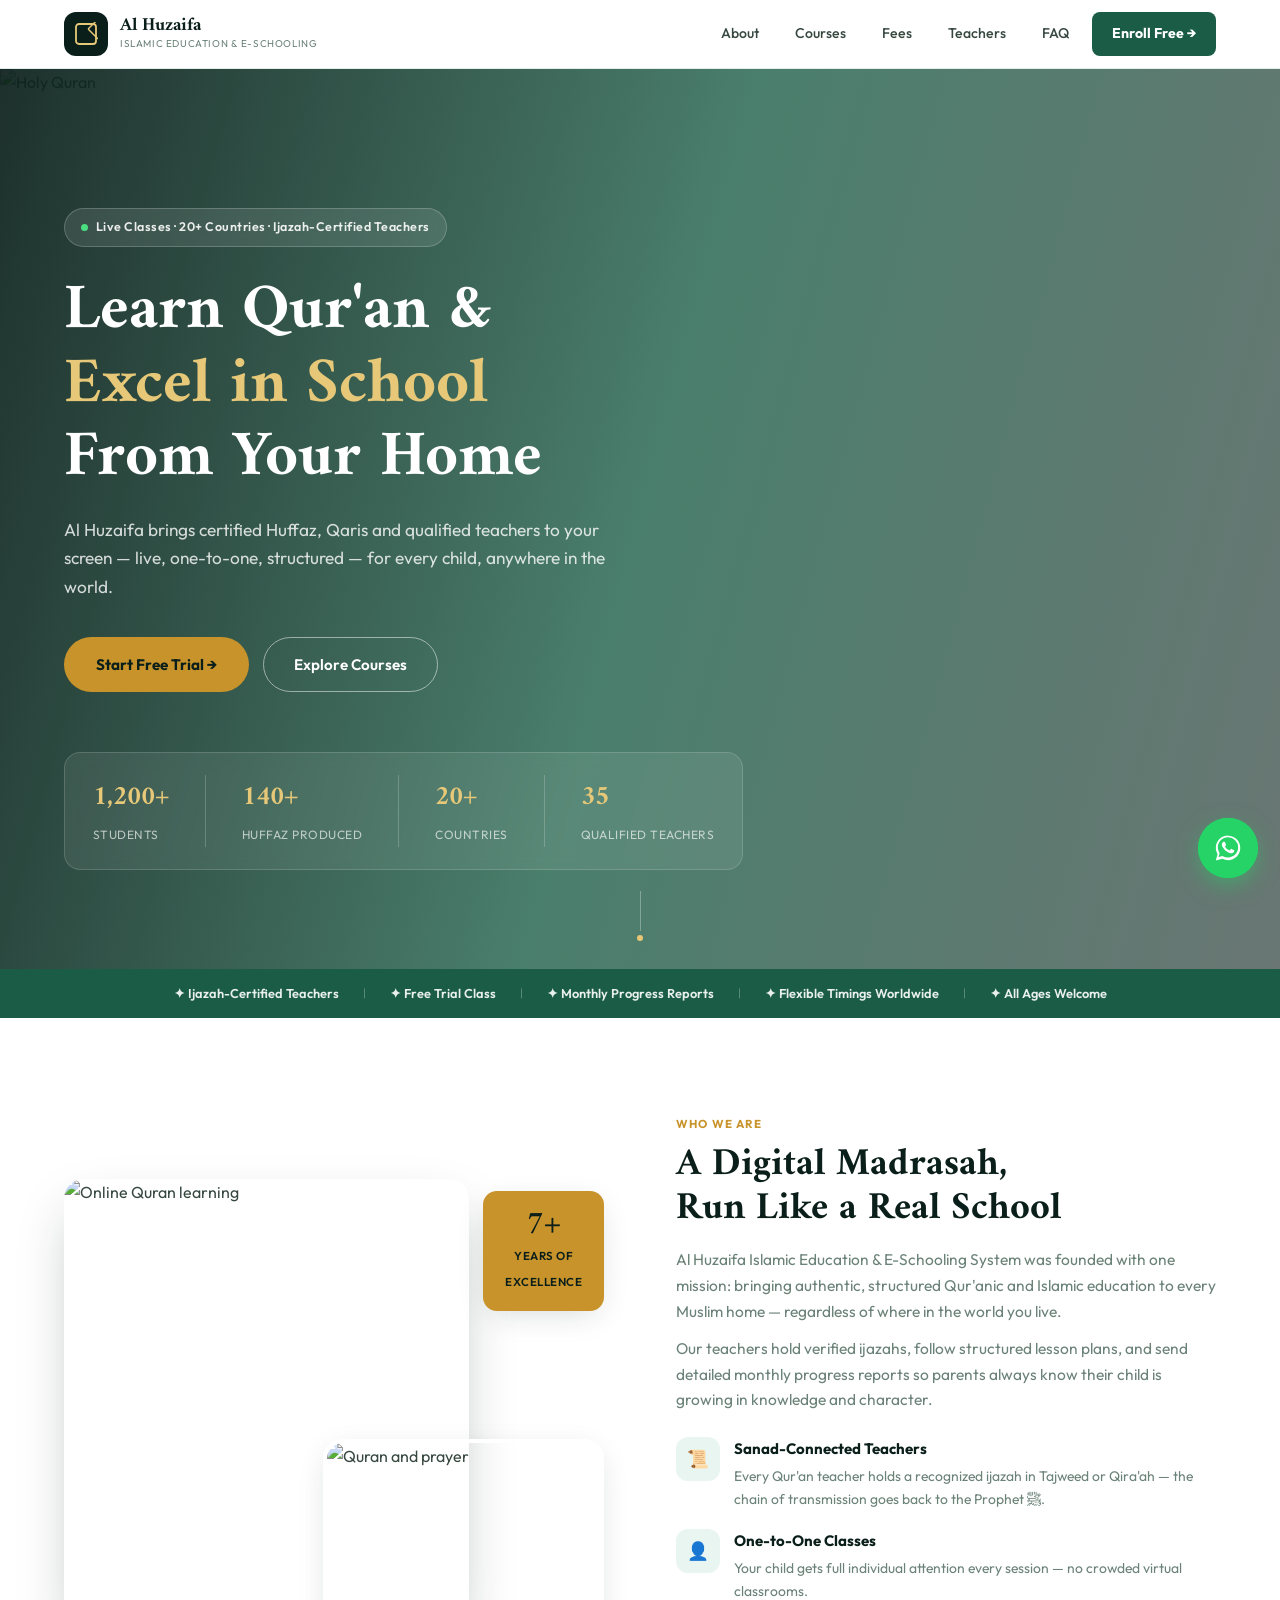
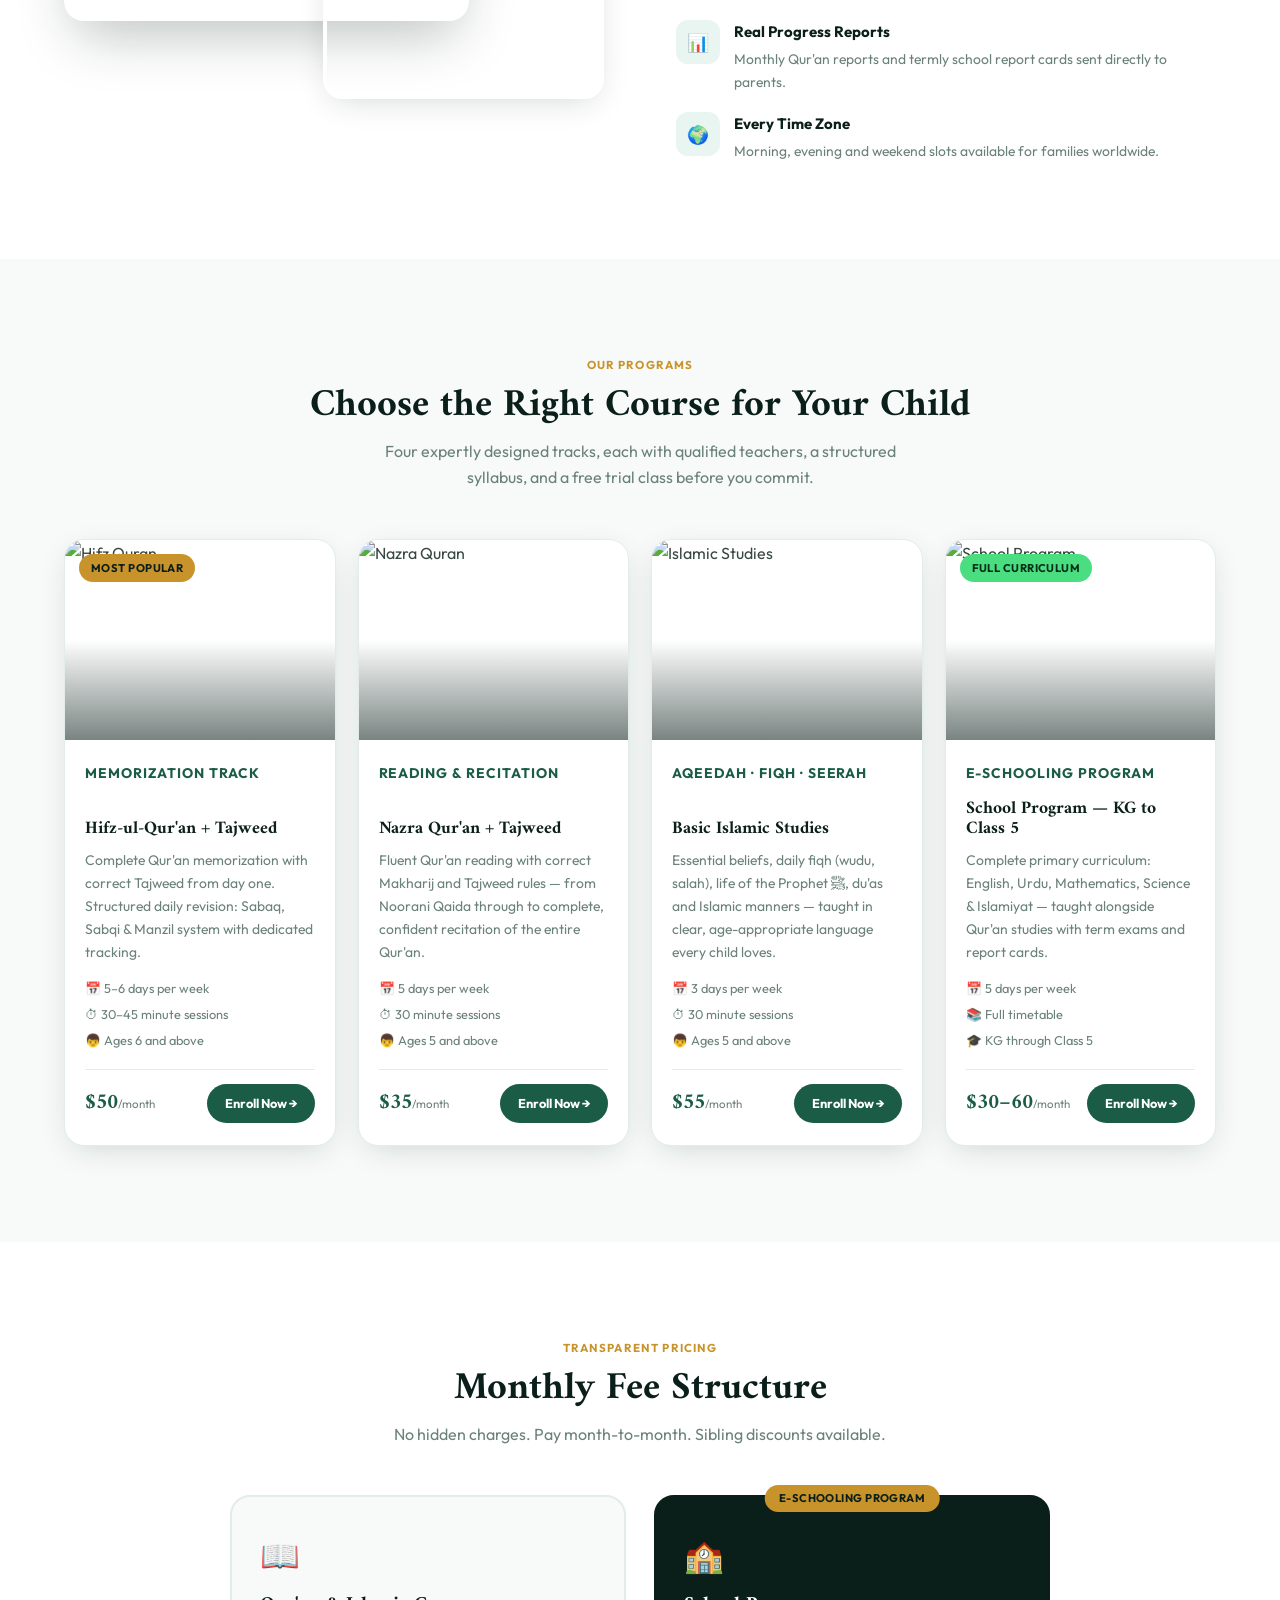
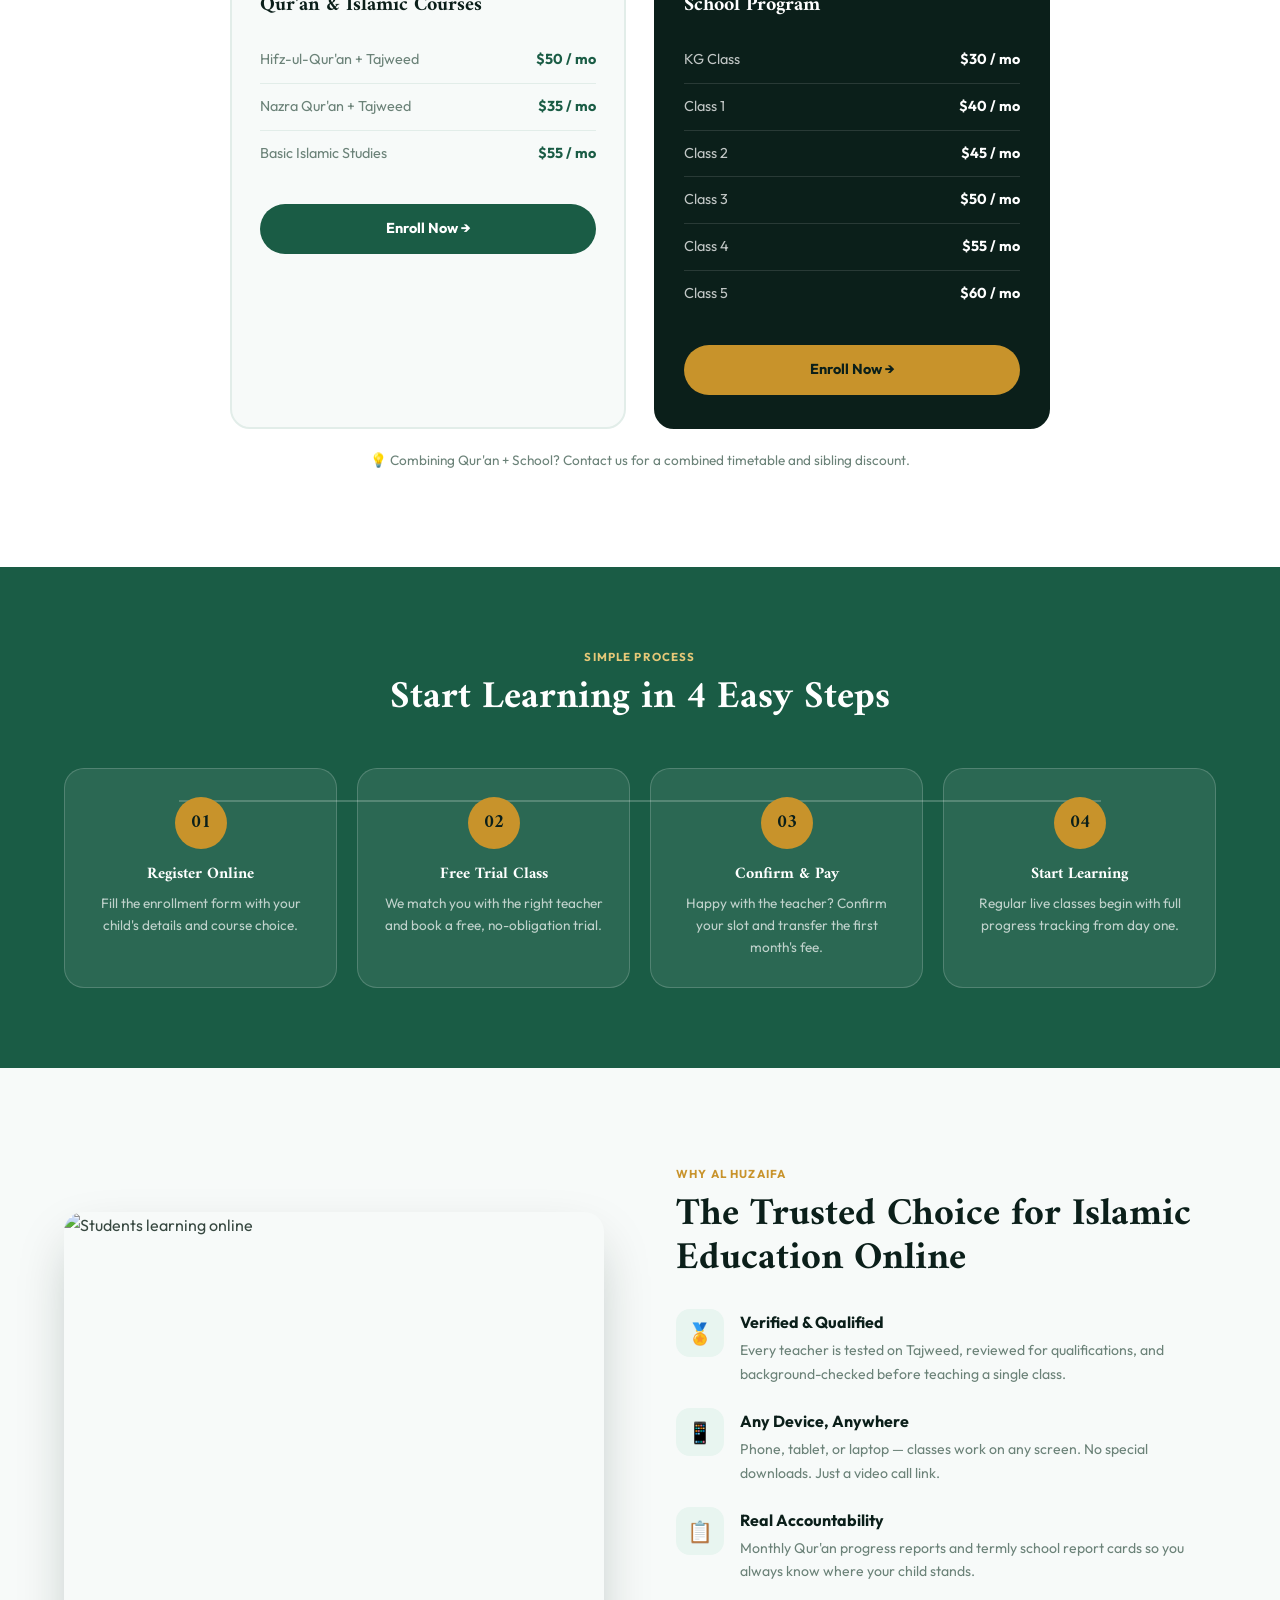
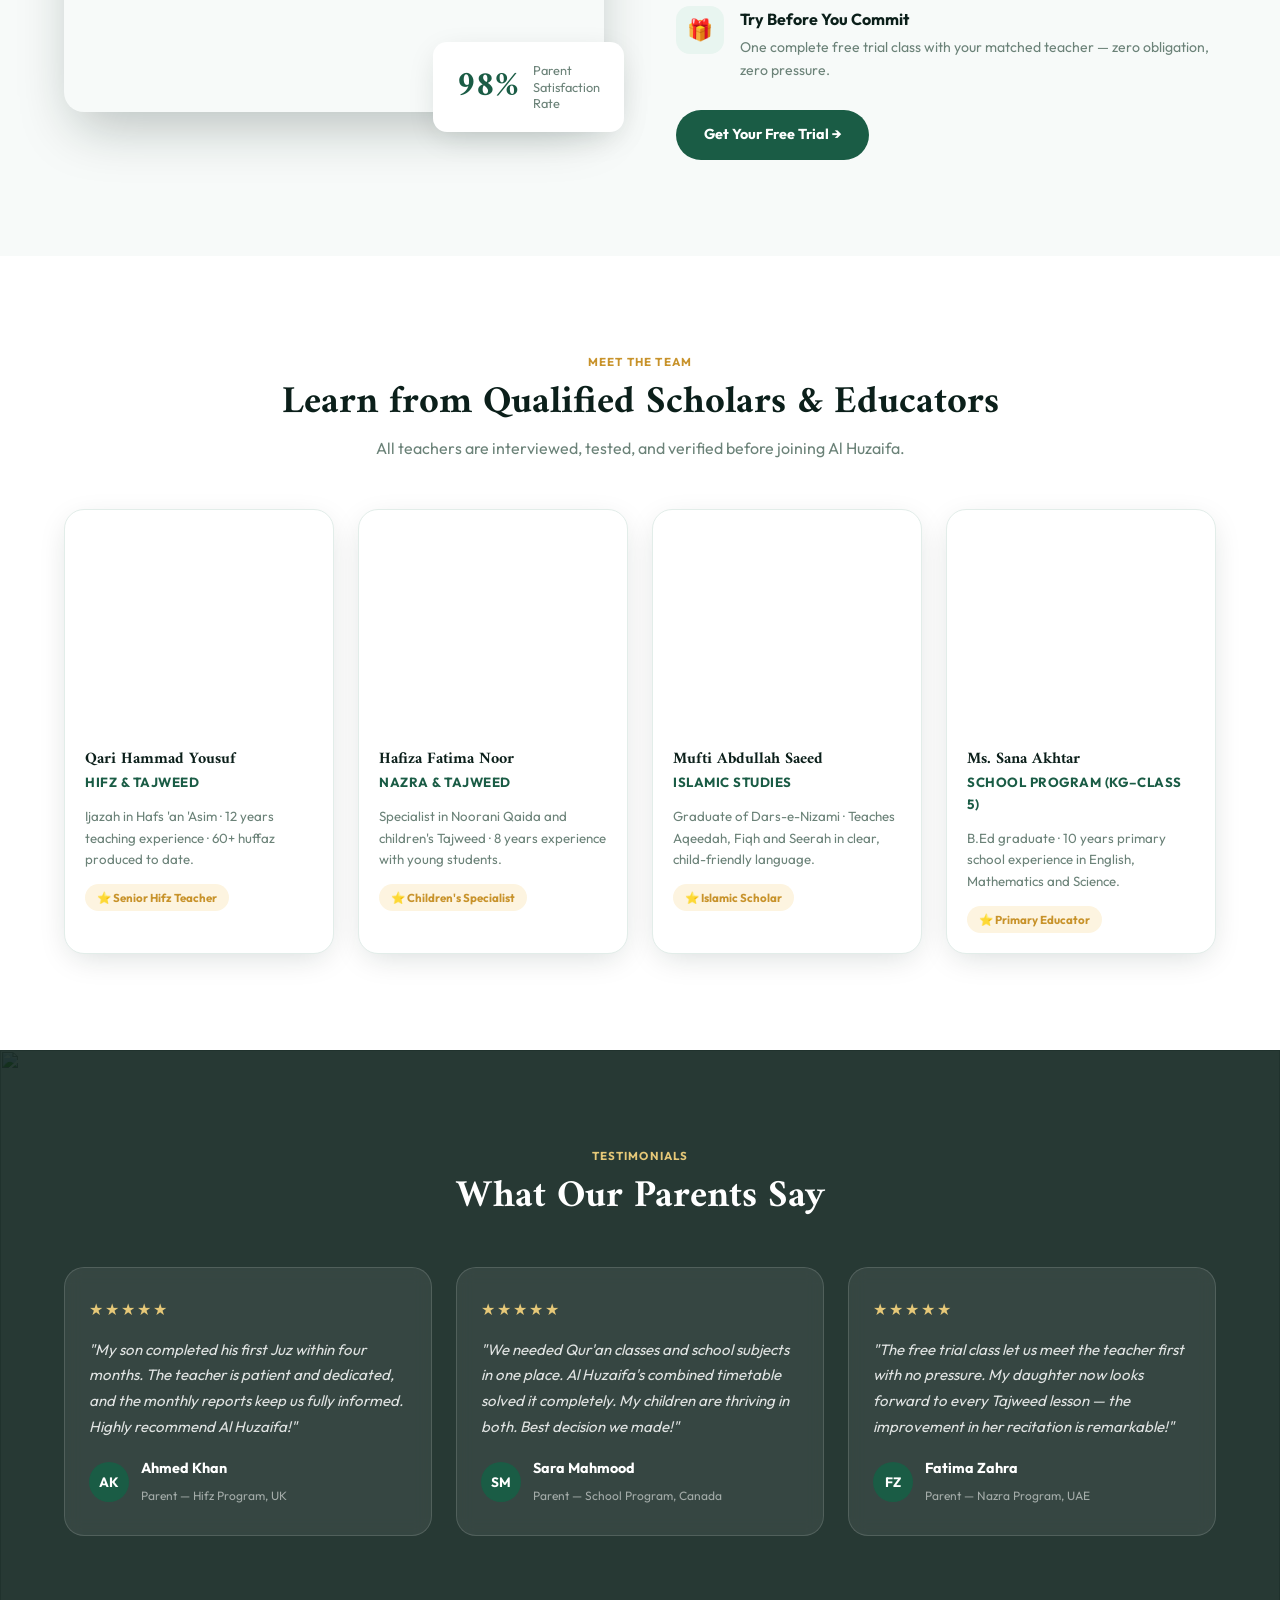
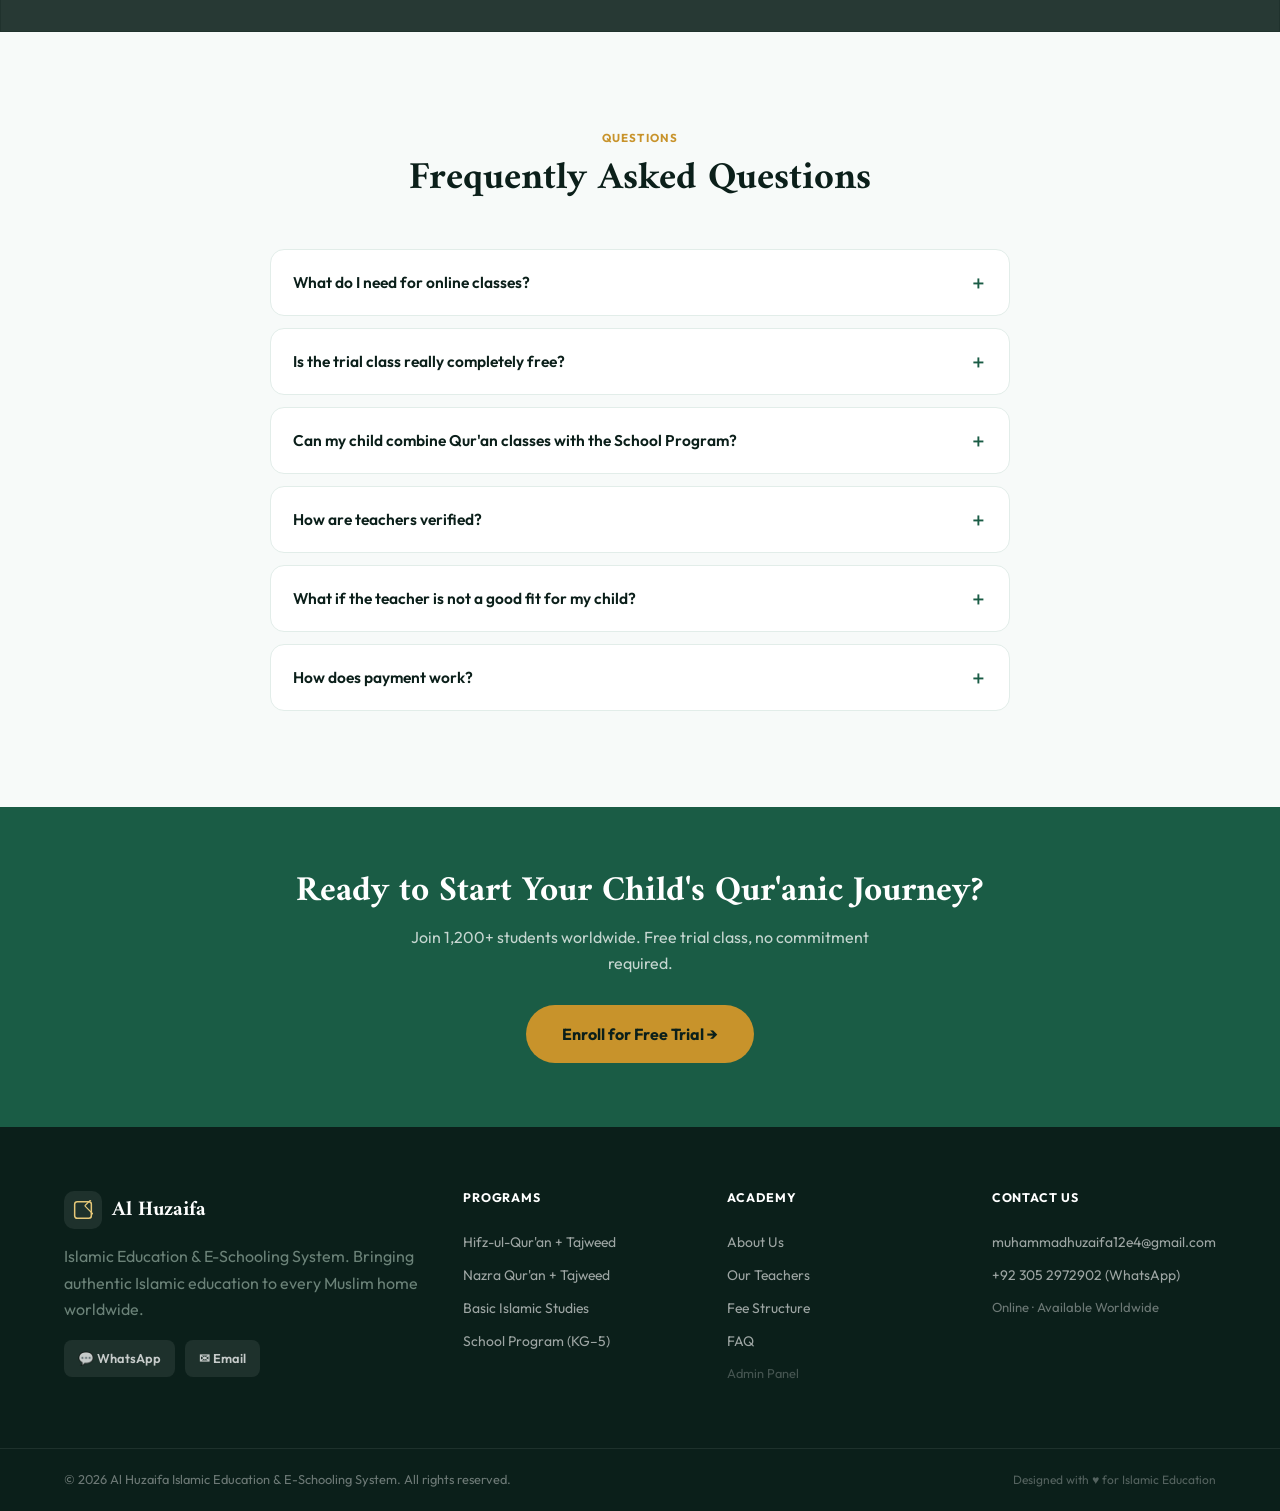
==== commit 7db4d9bb: "Update index.html" ====
--- a/index.html
+++ b/index.html
@@ -3,15 +3,78 @@
 <head>
 <meta charset="UTF-8">
 <meta name="viewport" content="width=device-width, initial-scale=1.0">
-<title>Al Huzaifa Islamic Education & E-Schooling System | Online Quran & School Classes</title>
-<meta name="description" content="Online Hifz, Nazra Quran, Tajweed, Islamic Studies & Class 1-5 Schooling. Live one-to-one classes with certified ijazah teachers. Free trial class. Enroll today.">
-<meta name="keywords" content="online quran academy, hifz online, nazra quran, tajweed, Islamic studies, online madrasa, quran for kids, Al Huzaifa academy, online school Pakistan, e-schooling">
-<meta name="robots" content="index, follow">
+
+<!-- PRIMARY SEO -->
+<title>Al Huzaifa Islamic Academy | Online Quran, Hifz, Tajweed & School Classes</title>
+<meta name="description" content="Al Huzaifa Islamic Education & E-Schooling System — Online Hifz, Nazra Quran, Tajweed, Basic Islamic Studies & Class KG-5 schooling. Live one-to-one classes with certified ijazah teachers. Book your FREE trial class today!">
+<meta name="keywords" content="online quran academy, online quran classes, hifz online, quran memorization online, nazra quran online, tajweed classes online, basic islamic studies, online madrasa, online madrasah, quran for kids, quran teacher online, learn quran online, Al Huzaifa academy, online islamic school, e-schooling, online quran academy for kids, quran classes for beginners, female quran teacher, quran academy Pakistan, online quran tutor, quran with tajweed">
+<meta name="author" content="Al Huzaifa Islamic Education & E-Schooling System">
+<meta name="robots" content="index, follow, max-image-preview:large">
+<meta name="language" content="English">
+<meta name="revisit-after" content="7 days">
+<meta name="rating" content="general">
 <link rel="canonical" href="https://huzaifakhan-99.github.io/Al-Huzaifa-Islamic-Education-E-Schooling-System/">
-<meta property="og:title" content="Al Huzaifa Islamic Education & E-Schooling System">
-<meta property="og:description" content="Online Hifz, Nazra, Tajweed, Islamic Studies & Class 1-5 Schooling. Free trial class available.">
+
+<!-- GEO -->
+<meta name="geo.region" content="PK">
+<meta name="geo.placename" content="Pakistan">
+
+<!-- OPEN GRAPH (Facebook / WhatsApp link preview) -->
 <meta property="og:type" content="website">
-<script type="application/ld+json">{"@context":"https://schema.org","@type":"EducationalOrganization","name":"Al Huzaifa Islamic Education & E-Schooling System","url":"https://huzaifakhan-99.github.io/Al-Huzaifa-Islamic-Education-E-Schooling-System/","email":"muhammadhuzaifa12e4@gmail.com","telephone":"+923052972902"}</script>
+<meta property="og:url" content="https://huzaifakhan-99.github.io/Al-Huzaifa-Islamic-Education-E-Schooling-System/">
+<meta property="og:title" content="Al Huzaifa Islamic Academy | Online Quran, Hifz & School Classes">
+<meta property="og:description" content="Online Hifz, Nazra, Tajweed, Islamic Studies & Class KG-5 Schooling. Live classes with certified teachers. Book your FREE trial class today!">
+<meta property="og:image" content="https://images.unsplash.com/photo-1585036156171-384164a8c675?w=1200&q=85&fit=crop">
+<meta property="og:site_name" content="Al Huzaifa Islamic Academy">
+<meta property="og:locale" content="en_US">
+
+<!-- TWITTER -->
+<meta name="twitter:card" content="summary_large_image">
+<meta name="twitter:title" content="Al Huzaifa Islamic Academy | Online Quran & School Classes">
+<meta name="twitter:description" content="Online Hifz, Nazra, Tajweed, Islamic Studies & Class KG-5. Free trial class available.">
+<meta name="twitter:image" content="https://images.unsplash.com/photo-1585036156171-384164a8c675?w=1200&q=85&fit=crop">
+
+<!-- SCHEMA: Organization + Courses -->
+<script type="application/ld+json">
+{
+  "@context": "https://schema.org",
+  "@type": "EducationalOrganization",
+  "name": "Al Huzaifa Islamic Education & E-Schooling System",
+  "alternateName": "Al Huzaifa Islamic Academy",
+  "description": "Online Islamic academy offering Hifz, Nazra Quran, Tajweed, Basic Islamic Studies and Class KG-5 e-schooling with certified ijazah teachers. Live one-to-one classes worldwide.",
+  "url": "https://huzaifakhan-99.github.io/Al-Huzaifa-Islamic-Education-E-Schooling-System/",
+  "email": "muhammadhuzaifa12e4@gmail.com",
+  "telephone": "+923052972902",
+  "image": "https://images.unsplash.com/photo-1585036156171-384164a8c675?w=1200&q=85&fit=crop",
+  "sameAs": ["https://wa.me/923052972902"],
+  "address": {"@type":"PostalAddress","addressCountry":"PK"},
+  "hasOfferCatalog": {
+    "@type": "OfferCatalog",
+    "name": "Islamic Courses",
+    "itemListElement": [
+      {"@type":"Offer","itemOffered":{"@type":"Course","name":"Hifz-ul-Quran + Tajweed","description":"Complete Quran memorization with Tajweed"},"price":"50","priceCurrency":"USD"},
+      {"@type":"Offer","itemOffered":{"@type":"Course","name":"Nazra Quran + Tajweed","description":"Fluent Quran reading with Tajweed"},"price":"35","priceCurrency":"USD"},
+      {"@type":"Offer","itemOffered":{"@type":"Course","name":"Basic Islamic Studies","description":"Aqeedah, Fiqh and Seerah for children"},"price":"55","priceCurrency":"USD"},
+      {"@type":"Offer","itemOffered":{"@type":"Course","name":"School Program KG to Class 5","description":"Full primary curriculum with Islamic studies"},"price":"30","priceCurrency":"USD"}
+    ]
+  }
+}
+</script>
+
+<!-- SCHEMA: FAQ (helps rank with rich snippets) -->
+<script type="application/ld+json">
+{
+  "@context": "https://schema.org",
+  "@type": "FAQPage",
+  "mainEntity": [
+    {"@type":"Question","name":"What do I need for online Quran classes?","acceptedAnswer":{"@type":"Answer","text":"A smartphone, tablet or computer with a stable internet connection. Classes are held over a simple video call — no special software required."}},
+    {"@type":"Question","name":"Is the trial class free?","acceptedAnswer":{"@type":"Answer","text":"Yes, 100% free with no obligation. Every new student gets one full trial class with their matched teacher before any payment."}},
+    {"@type":"Question","name":"Can my child combine Quran classes with the School Program?","acceptedAnswer":{"@type":"Answer","text":"Yes. We build a combined timetable so Quran and school classes never clash."}},
+    {"@type":"Question","name":"How are teachers verified?","acceptedAnswer":{"@type":"Answer","text":"Every Quran teacher holds a recognized ijazah and is tested on Tajweed before teaching. School teachers are verified for qualifications and experience."}}
+  ]
+}
+</script>
+
 <link rel="preconnect" href="https://fonts.googleapis.com">
 <link rel="preconnect" href="https://fonts.gstatic.com" crossorigin>
 <link href="https://fonts.googleapis.com/css2?family=Amiri:ital,wght@0,400;0,700;1,400&family=Outfit:wght@300;400;500;600;700;800&display=swap" rel="stylesheet">
@@ -281,7 +344,7 @@
     <p class="section-sub center">All teachers are interviewed, tested, and verified before joining Al Huzaifa.</p>
     <div class="teachers-grid">
       <div class="t-card">
-        <div class="t-img"><img src="https://images.unsplash.com/photo-1507003211169-0a1dd7228f2d?w=400&q=80&fit=crop&crop=face" alt="Qari Hammad" loading="lazy"></div>
+        <div class="t-img"><img src="https://images.unsplash.com/photo-1542816417-0983c9c9ad53?w=400&q=80&fit=crop&crop=faces" alt="Qari Hammad Yousuf - Hifz Teacher" loading="lazy" onerror="this.src='https://placehold.co/400x440/1A5C45/E6C878?text=Qari+Hammad'"></div>
         <div class="t-body">
           <h3>Qari Hammad Yousuf</h3>
           <p class="t-role">Hifz & Tajweed</p>
@@ -290,7 +353,7 @@
         </div>
       </div>
       <div class="t-card">
-        <div class="t-img"><img src="https://images.unsplash.com/photo-1494790108377-be9c29b29330?w=400&q=80&fit=crop&crop=face" alt="Hafiza Fatima" loading="lazy"></div>
+        <div class="t-img"><img src="https://images.unsplash.com/photo-1591604021695-0c69b7c05981?w=400&q=80&fit=crop&crop=faces" alt="Hafiza Fatima Noor - Nazra Teacher" loading="lazy" onerror="this.src='https://placehold.co/400x440/1A5C45/E6C878?text=Hafiza+Fatima'"></div>
         <div class="t-body">
           <h3>Hafiza Fatima Noor</h3>
           <p class="t-role">Nazra & Tajweed</p>
@@ -299,7 +362,7 @@
         </div>
       </div>
       <div class="t-card">
-        <div class="t-img"><img src="https://images.unsplash.com/photo-1472099645785-5658abf4ff4e?w=400&q=80&fit=crop&crop=face" alt="Mufti Abdullah" loading="lazy"></div>
+        <div class="t-img"><img src="https://images.unsplash.com/photo-1583468982228-19f19164aee2?w=400&q=80&fit=crop&crop=faces" alt="Mufti Abdullah Saeed - Islamic Studies Teacher" loading="lazy" onerror="this.src='https://placehold.co/400x440/1A5C45/E6C878?text=Mufti+Abdullah'"></div>
         <div class="t-body">
           <h3>Mufti Abdullah Saeed</h3>
           <p class="t-role">Islamic Studies</p>
@@ -308,7 +371,7 @@
         </div>
       </div>
       <div class="t-card">
-        <div class="t-img"><img src="https://images.unsplash.com/photo-1438761681033-6461ffad8d80?w=400&q=80&fit=crop&crop=face" alt="Ms Sana" loading="lazy"></div>
+        <div class="t-img"><img src="https://images.unsplash.com/photo-1438761681033-6461ffad8d80?w=400&q=80&fit=crop&crop=faces" alt="Ms Sana Akhtar - School Teacher" loading="lazy" onerror="this.src='https://placehold.co/400x440/1A5C45/E6C878?text=Ms+Sana'"></div>
         <div class="t-body">
           <h3>Ms. Sana Akhtar</h3>
           <p class="t-role">School Program (KG–Class 5)</p>
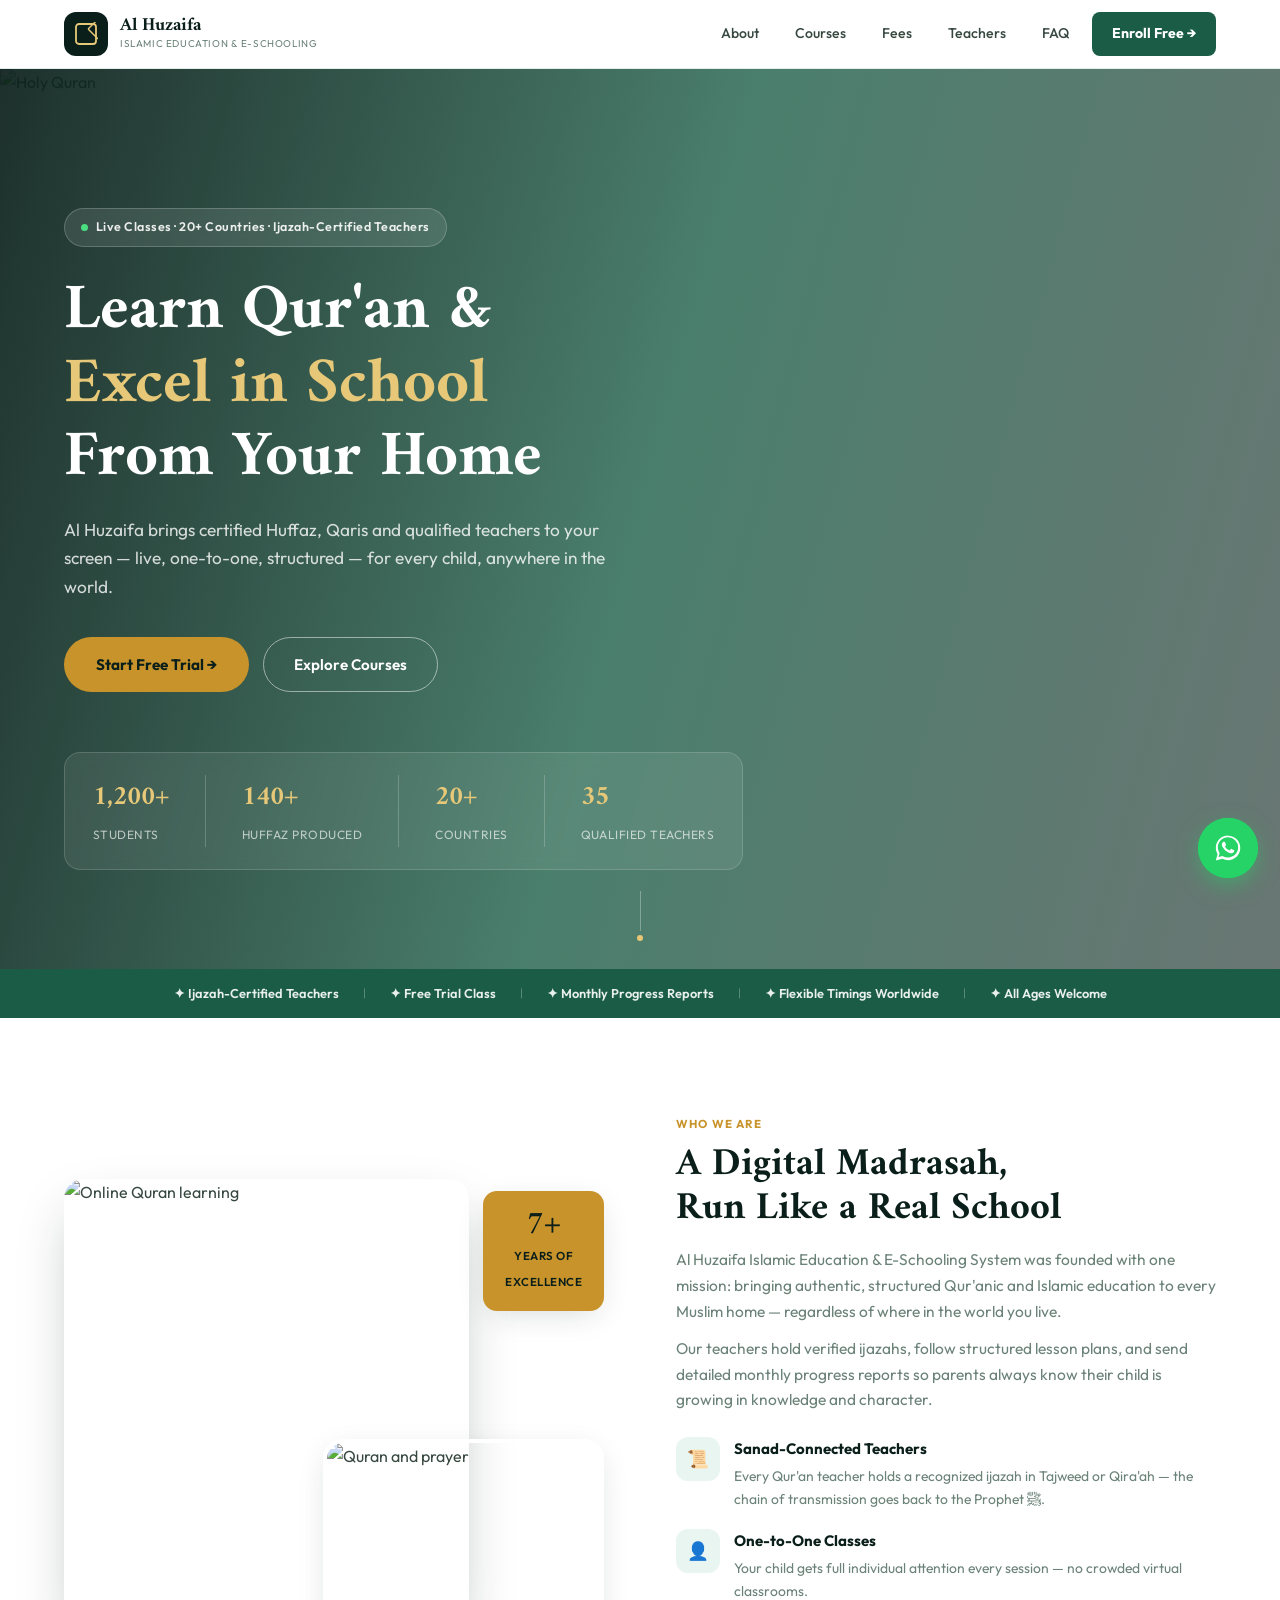
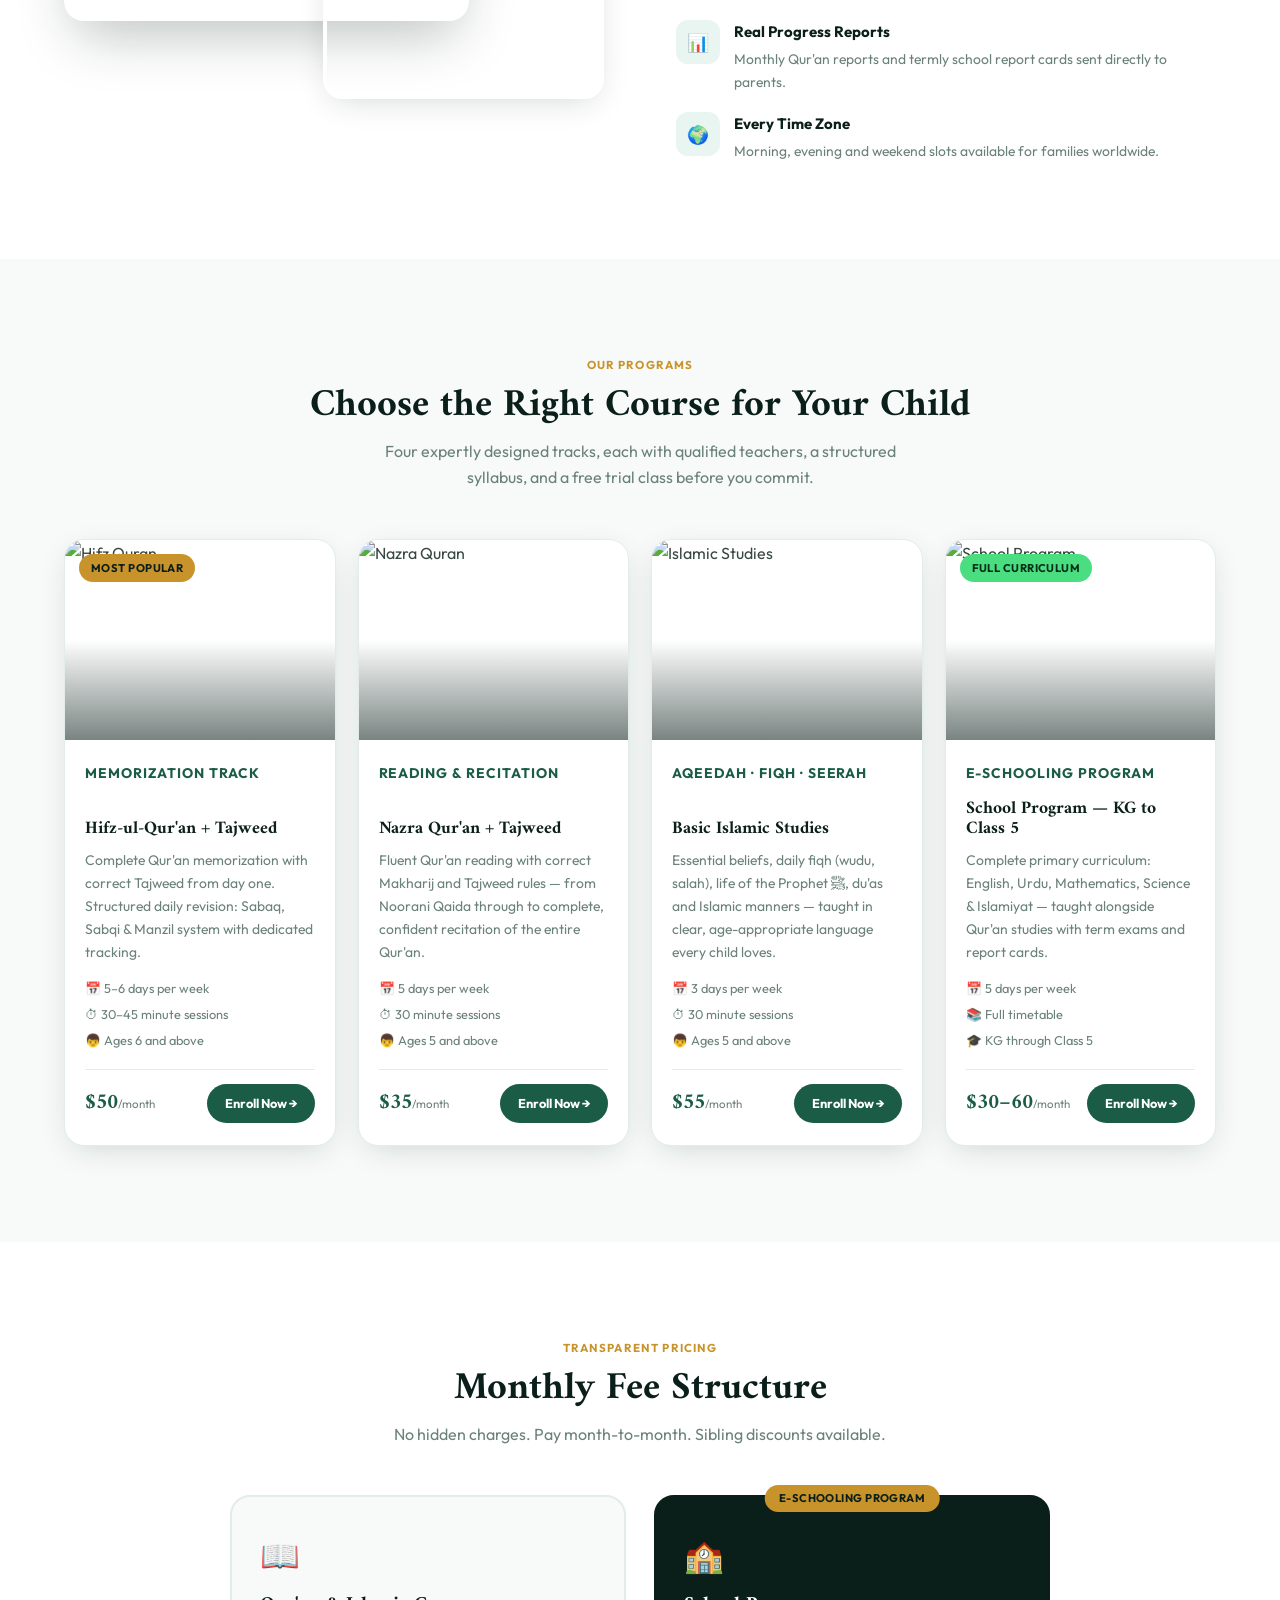
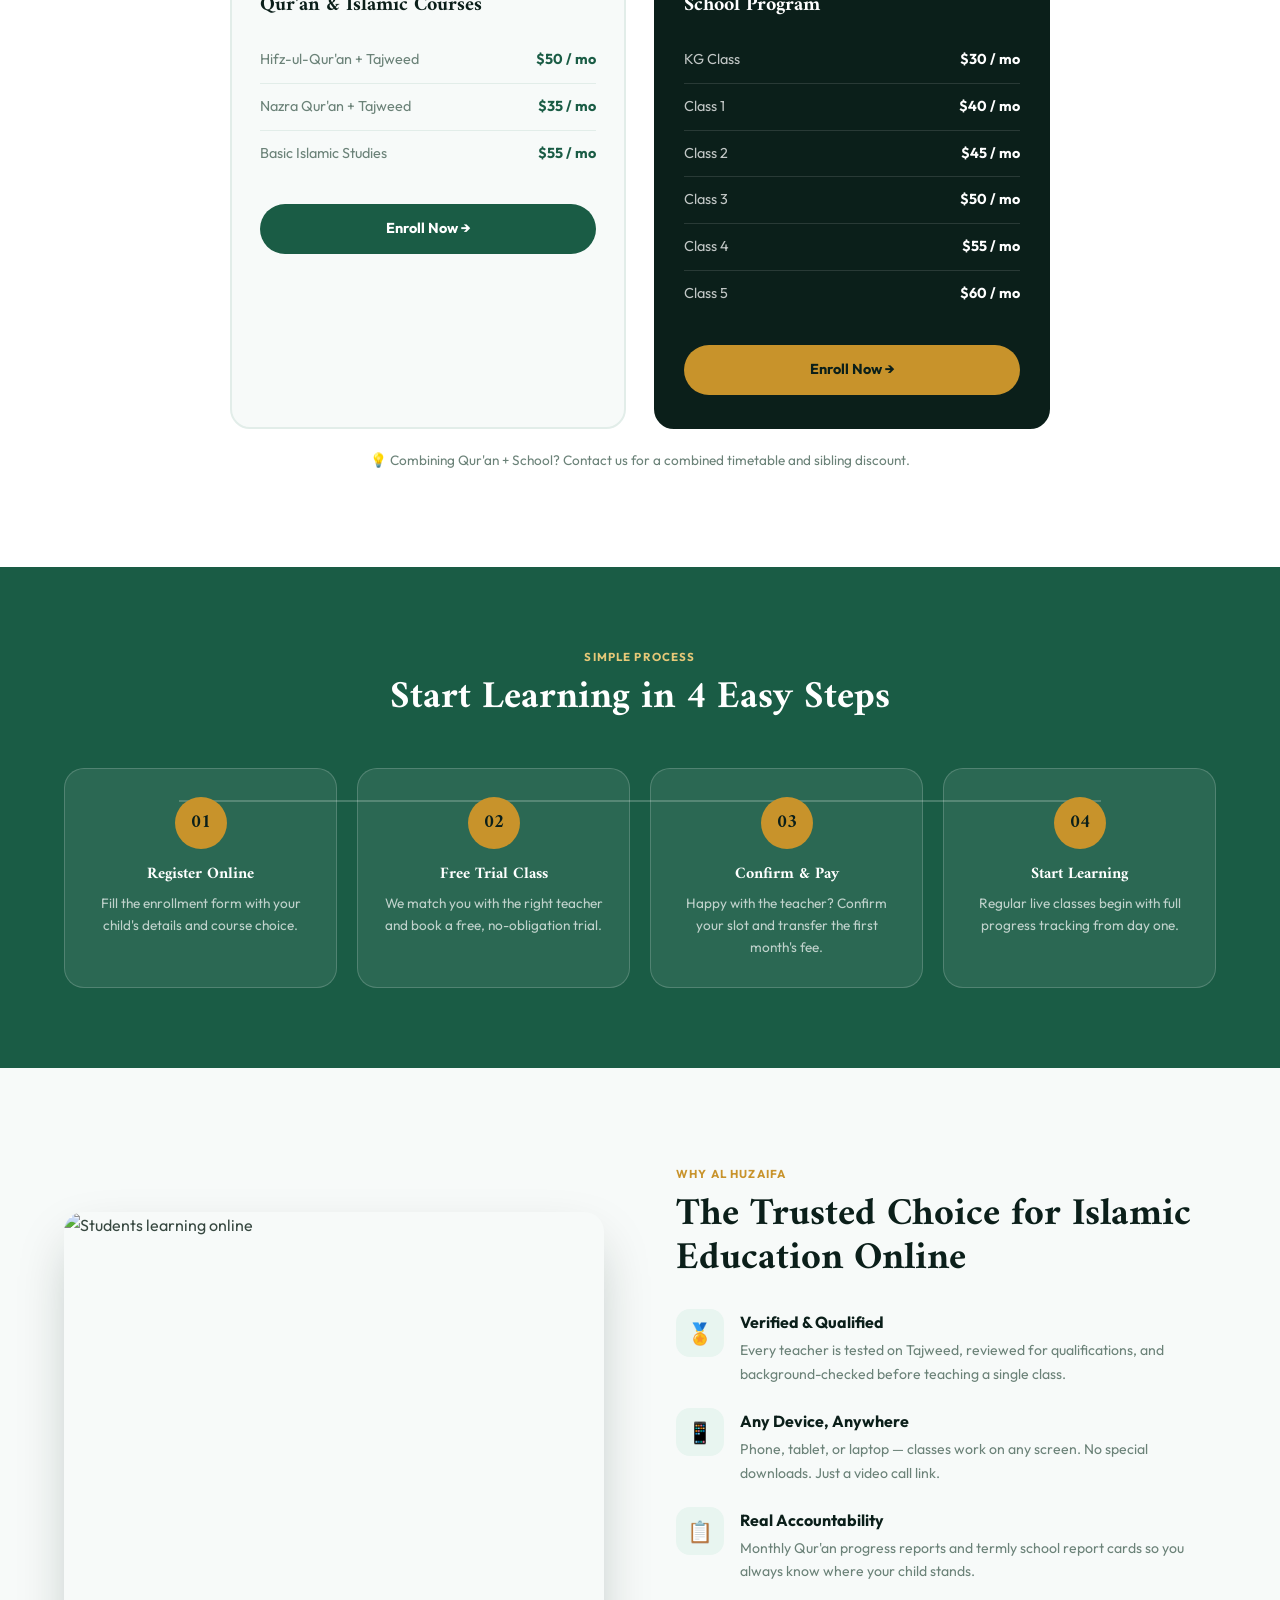
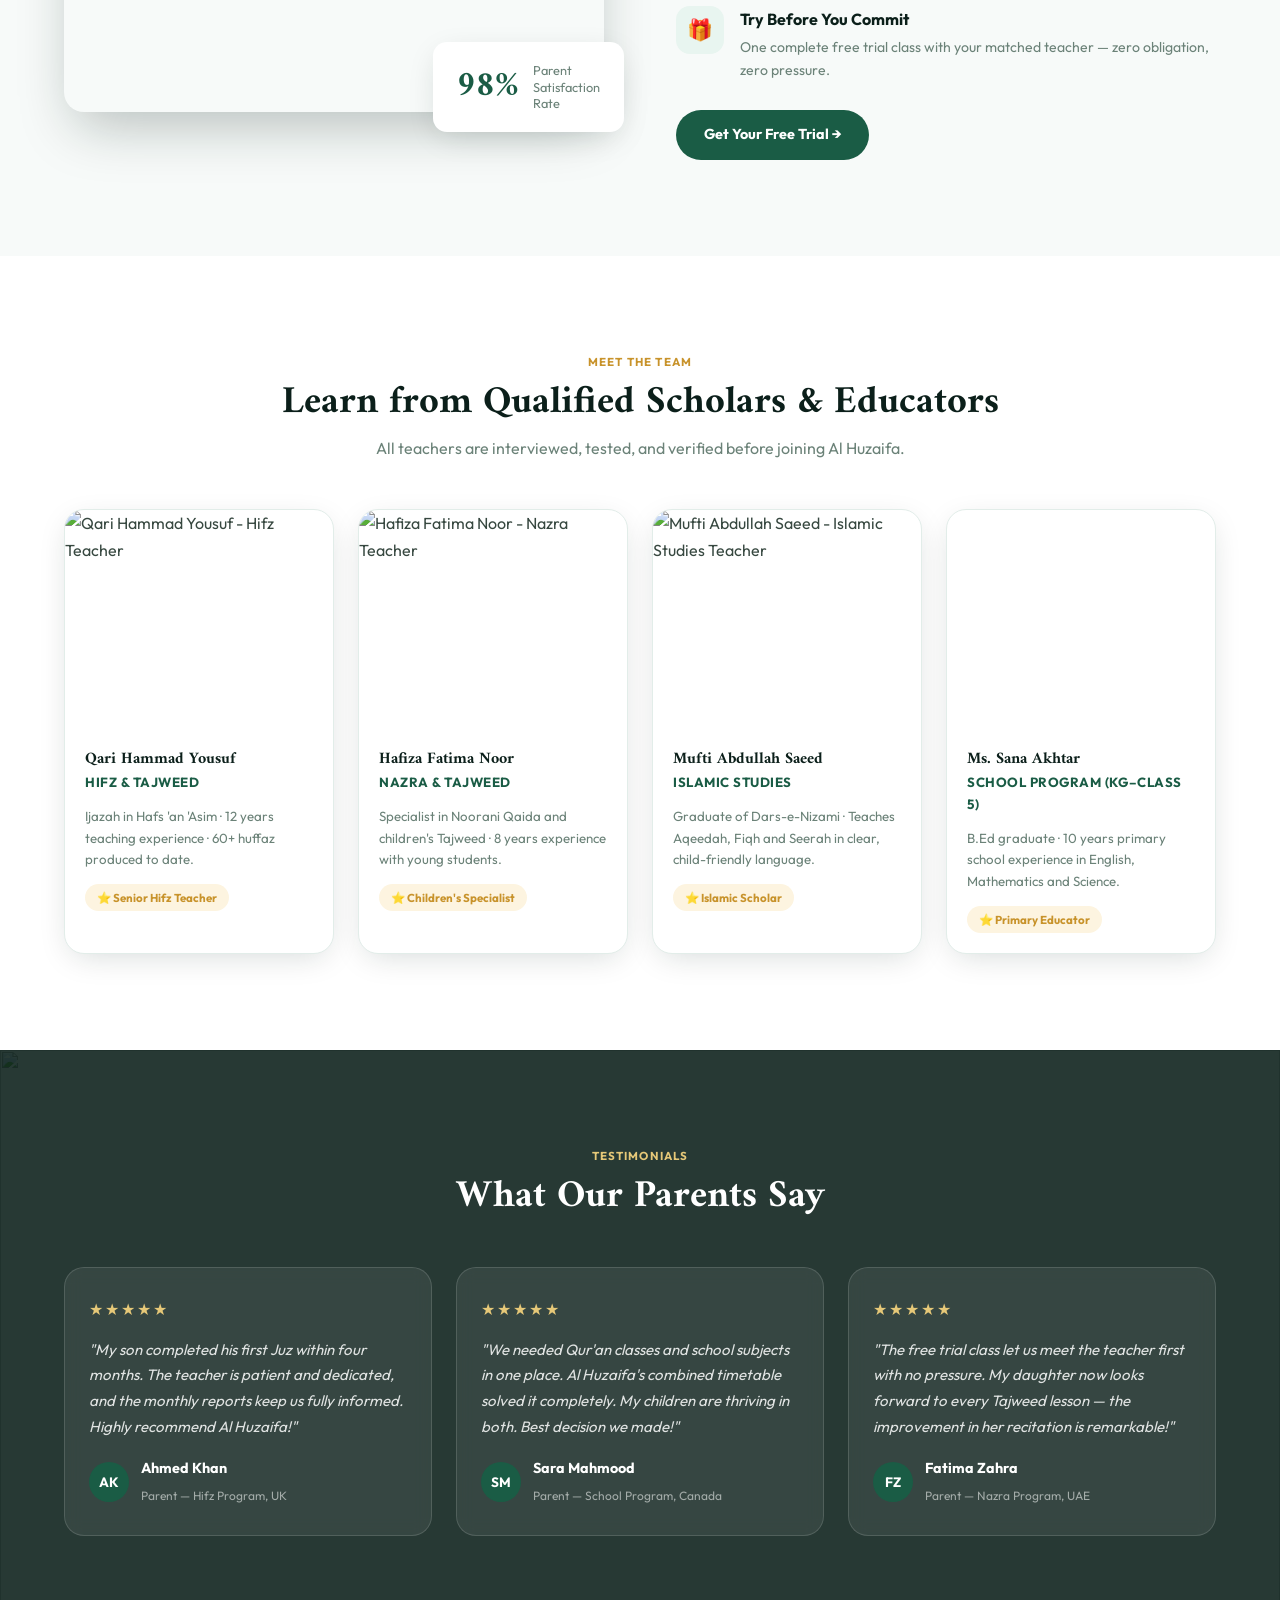
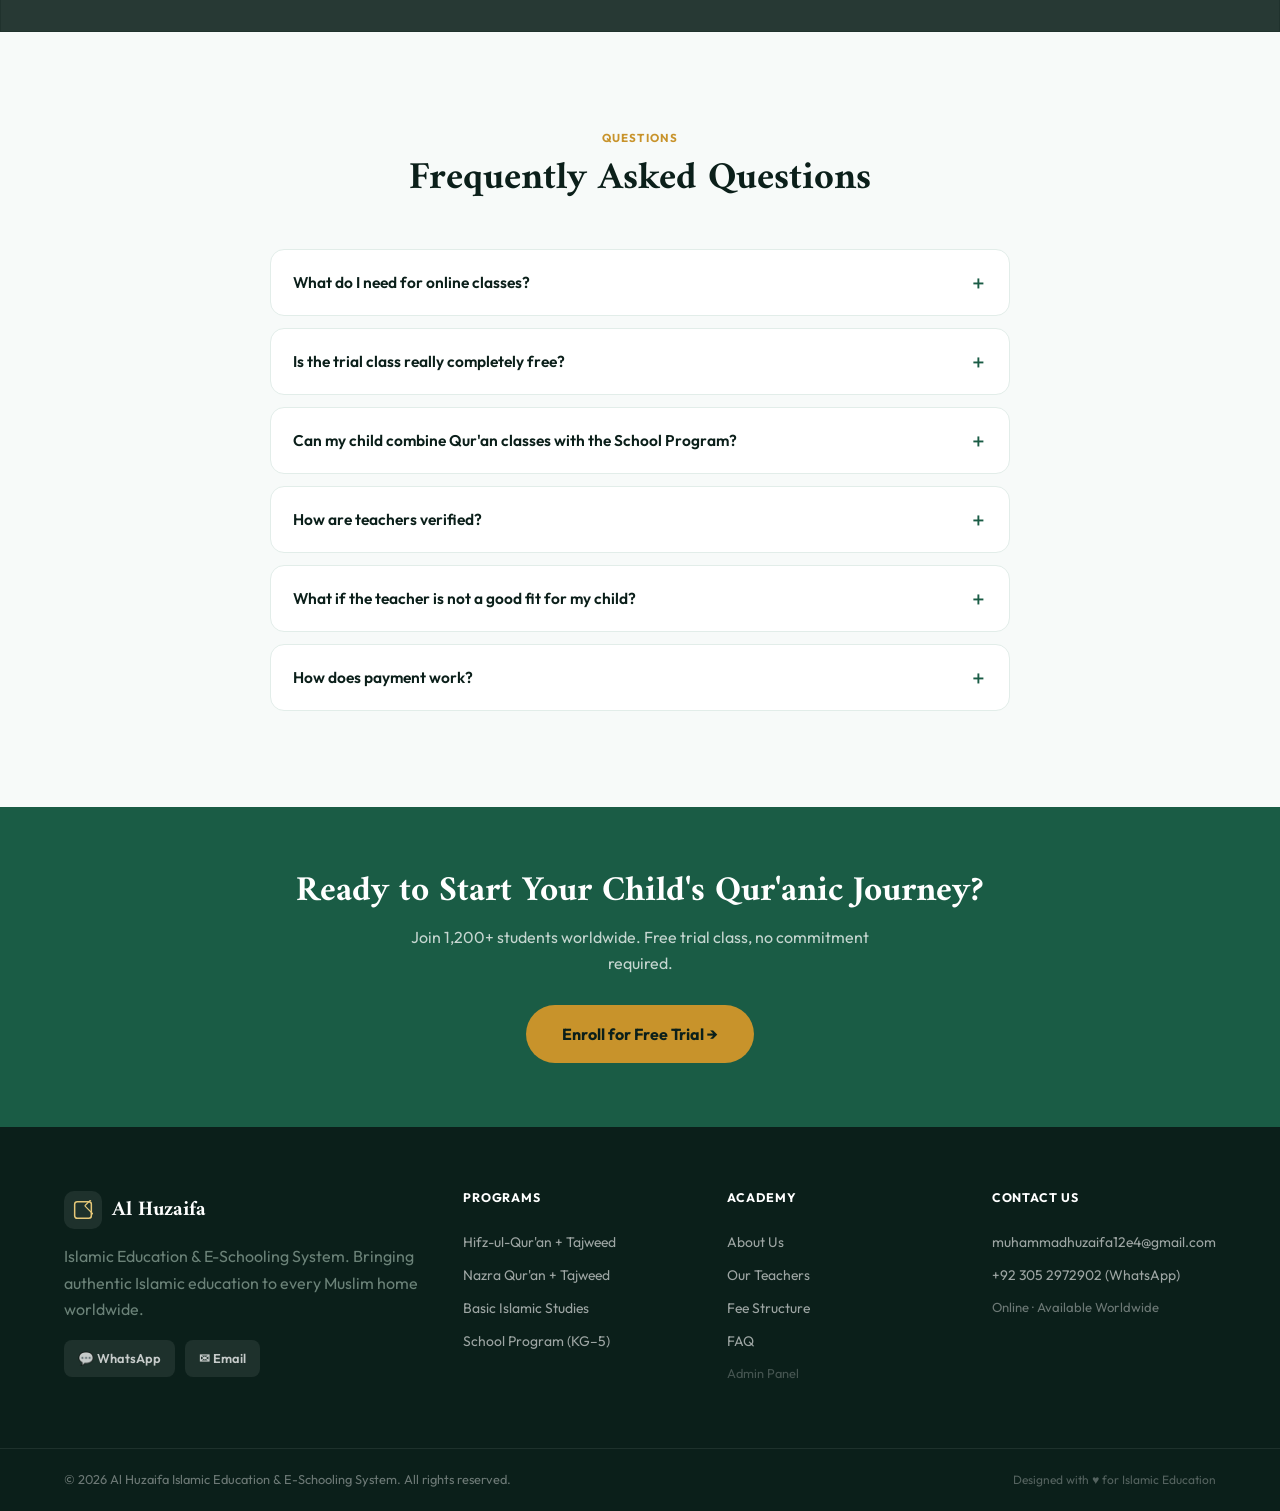
==== commit 0cc89b53: "Update index.html" ====
--- a/index.html
+++ b/index.html
@@ -3,6 +3,7 @@
 <head>
 <meta charset="UTF-8">
 <meta name="viewport" content="width=device-width, initial-scale=1.0">
+<meta name="google-site-verification" content="TpOLadkIDv7s4akuTQQOS6-fx9ERMRCfup2C06uqd_U" />
 
 <!-- PRIMARY SEO -->
 <title>Al Huzaifa Islamic Academy | Online Quran, Hifz, Tajweed & School Classes</title>
--- a/style.css
+++ b/style.css
@@ -350,3 +350,32 @@
   .steps-row{grid-template-columns:1fr;}
   .teachers-grid{grid-template-columns:1fr;}
 }
+
+/* ====== ENROLL OPTION CARDS (Free Trial vs Pay) ====== */
+.option-grid{display:grid;grid-template-columns:1fr 1fr;gap:18px;margin-top:8px;}
+.option-card{border:2px solid var(--line);border-radius:var(--r2);padding:26px 22px;cursor:pointer;transition:all .2s;position:relative;background:var(--card);}
+.option-card:hover{border-color:var(--em);transform:translateY(-4px);box-shadow:var(--sh);}
+.option-card.featured-opt{border-color:var(--gold);background:linear-gradient(180deg,var(--gold3),var(--card));}
+.option-card.featured-opt:hover{border-color:var(--gold);}
+.opt-tag{position:absolute;top:-11px;left:50%;transform:translateX(-50%);background:var(--gold);color:var(--ink);font-size:.68rem;font-weight:700;padding:3px 14px;border-radius:999px;text-transform:uppercase;letter-spacing:.04em;white-space:nowrap;}
+.option-icon{font-size:2.4rem;margin-bottom:10px;}
+.option-card h3{font-size:1.2rem;margin-bottom:6px;}
+.option-price{font-family:var(--display);font-size:1.5rem;font-weight:700;color:var(--em);margin-bottom:16px;}
+.option-price span{font-family:var(--body);font-size:.78rem;color:var(--soft);font-weight:400;}
+.option-list{list-style:none;padding:0;margin:0 0 20px;display:flex;flex-direction:column;gap:8px;}
+.option-list li{font-size:.85rem;color:var(--text);}
+.option-btn{background:var(--em);color:#fff;text-align:center;padding:12px;border-radius:10px;font-weight:700;font-size:.9rem;transition:background .2s;}
+.option-card:hover .option-btn{background:var(--em2);}
+.option-btn.ghost{background:transparent;border:2px solid var(--em);color:var(--em);}
+.option-card:hover .option-btn.ghost{background:var(--em);color:#fff;}
+.featured-opt .option-btn{background:var(--gold);color:var(--ink);}
+.featured-opt:hover .option-btn{background:var(--gold2);}
+
+/* Trial countdown box */
+.trial-countdown{background:var(--em);color:#fff;border-radius:var(--r);padding:20px;margin:8px 0 4px;}
+.tc-label{font-size:.78rem;color:rgba(255,255,255,.7);text-transform:uppercase;letter-spacing:.05em;margin-bottom:6px;}
+.tc-date{font-family:var(--display);font-size:1.3rem;font-weight:700;color:var(--gold2);}
+
+@media(max-width:768px){
+  .option-grid{grid-template-columns:1fr;}
+}
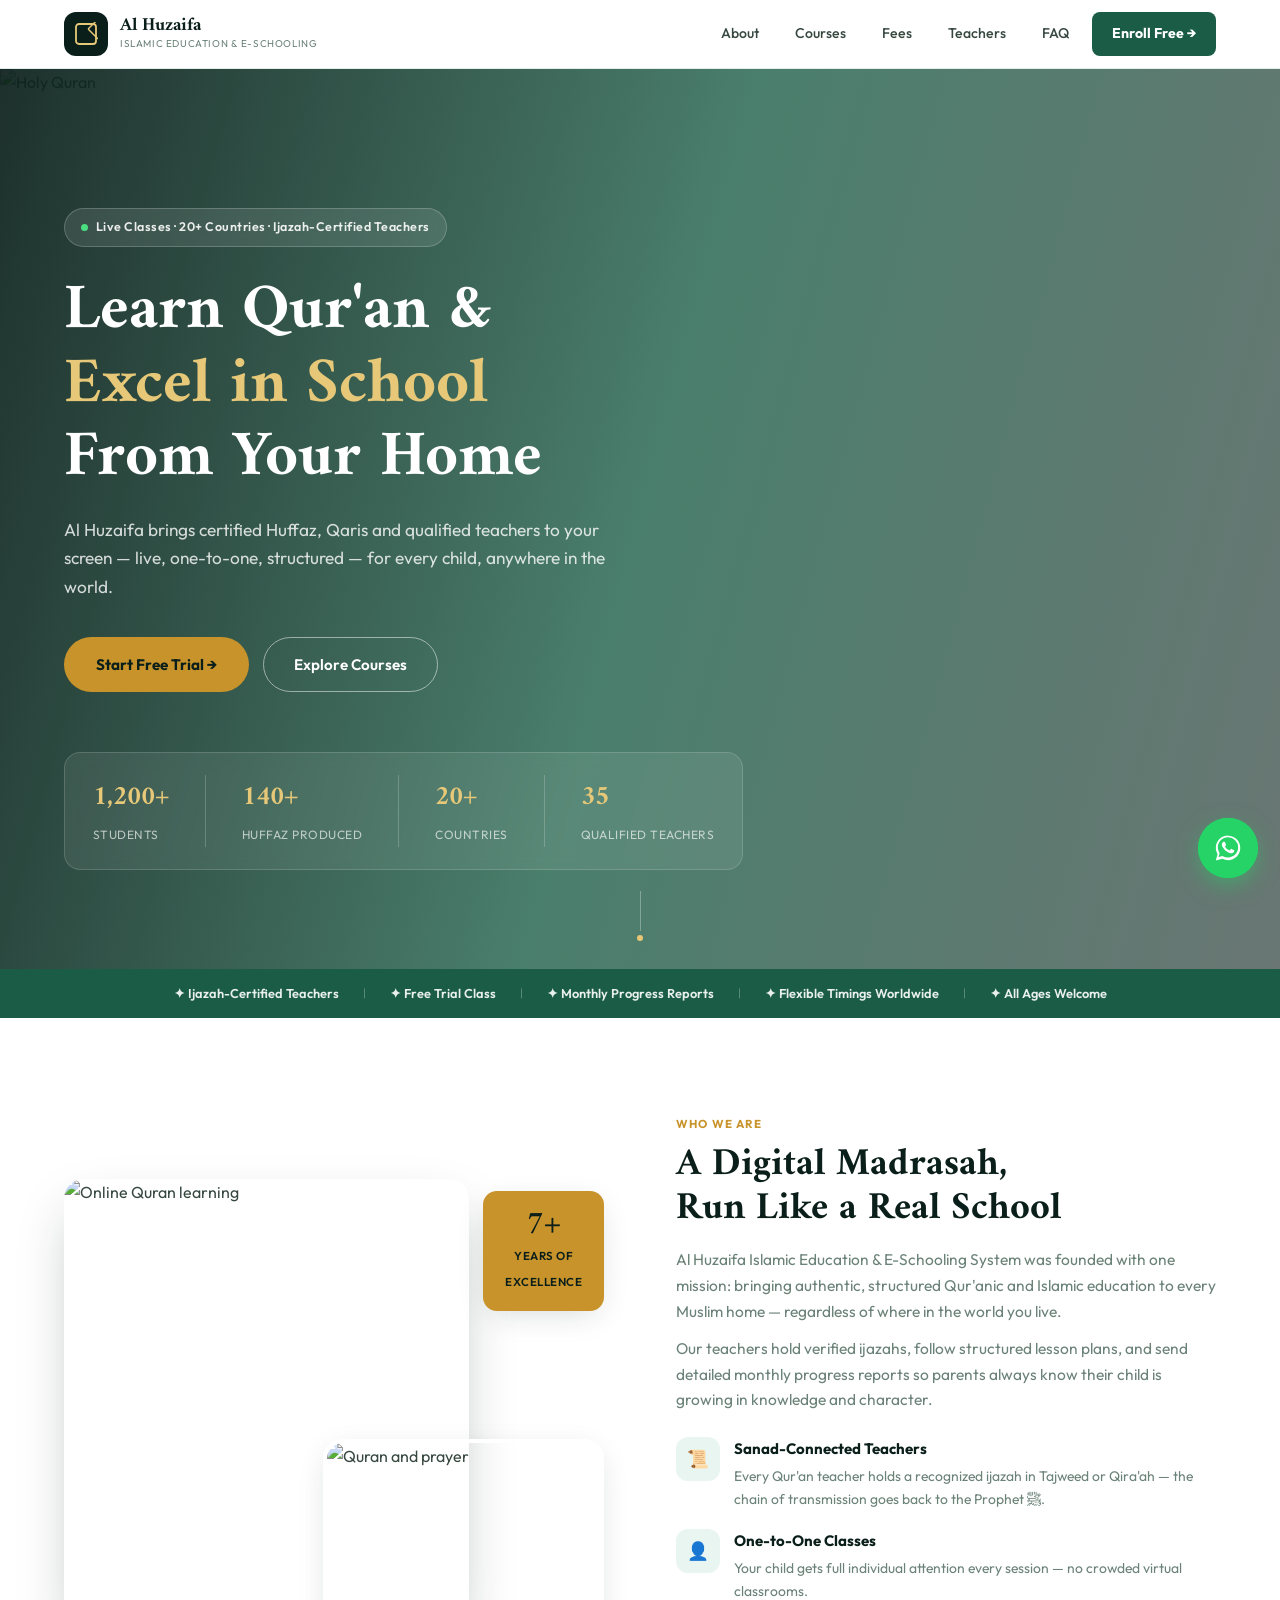
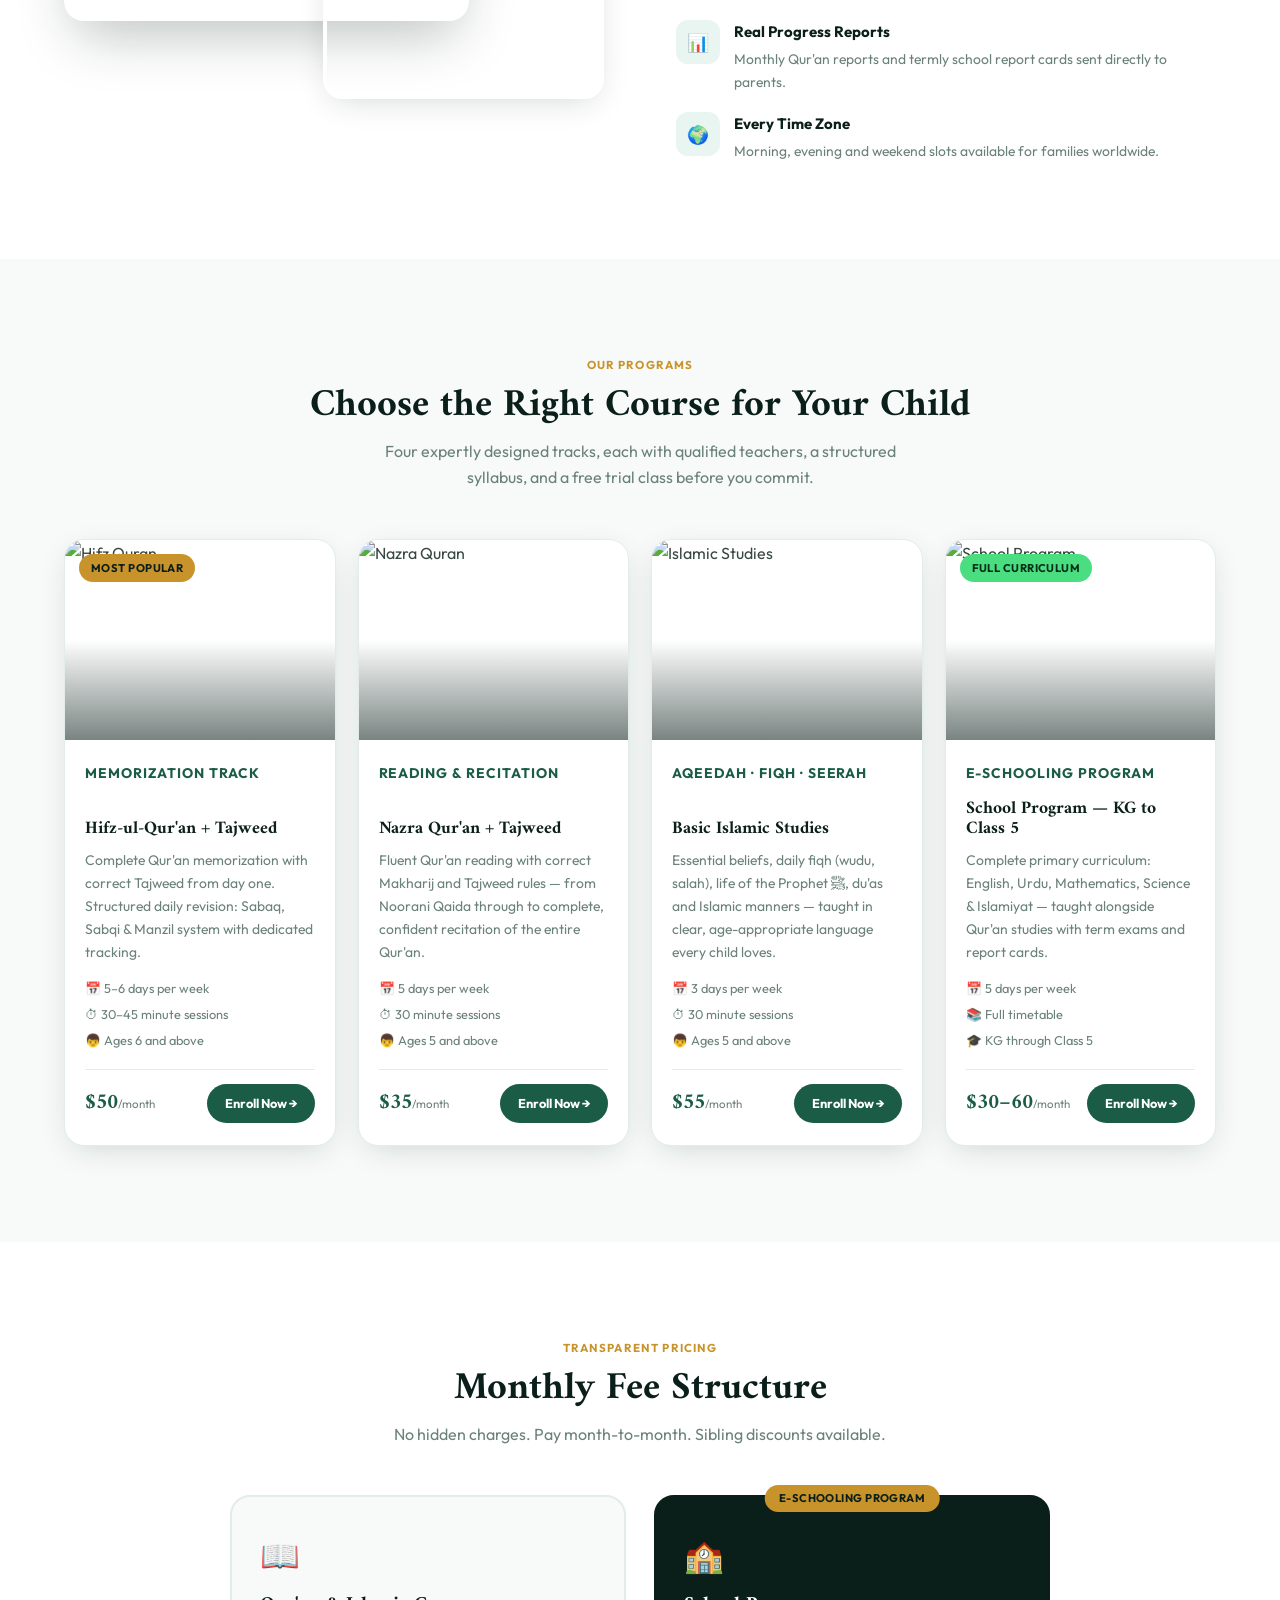
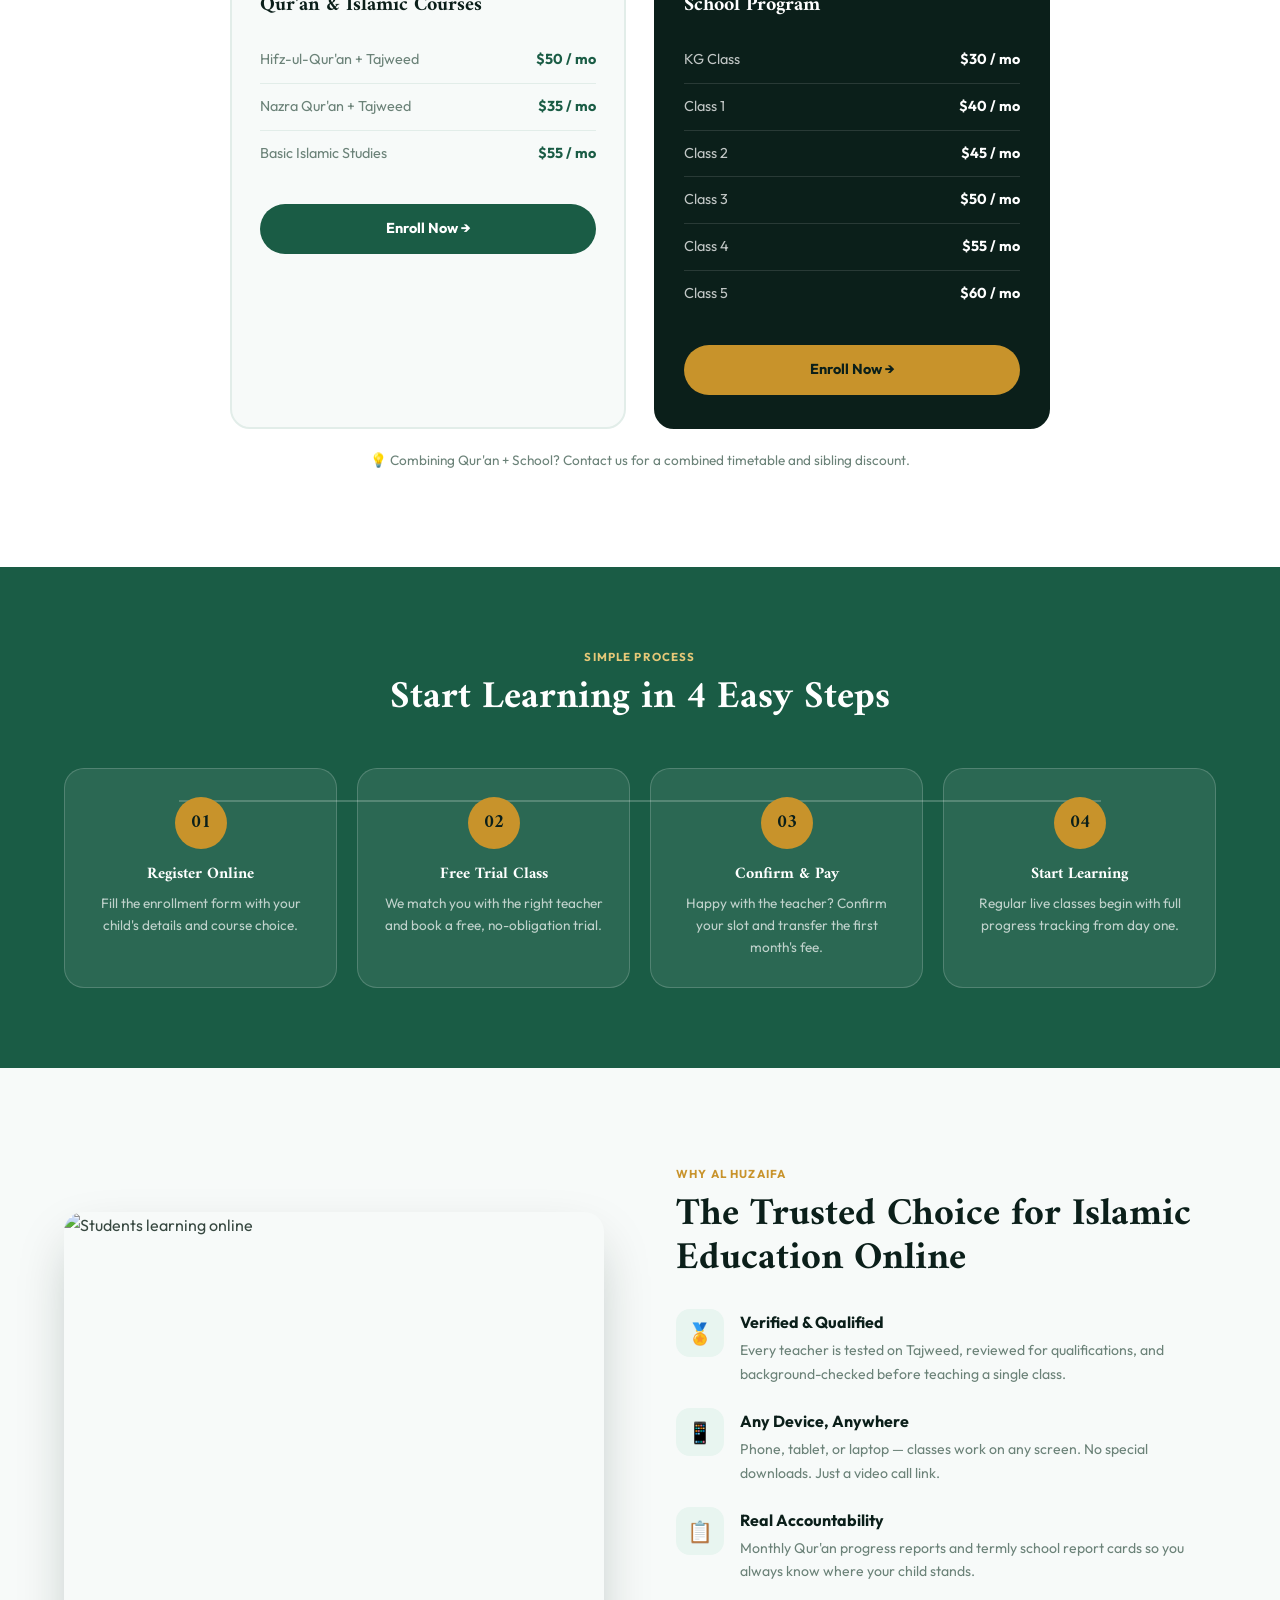
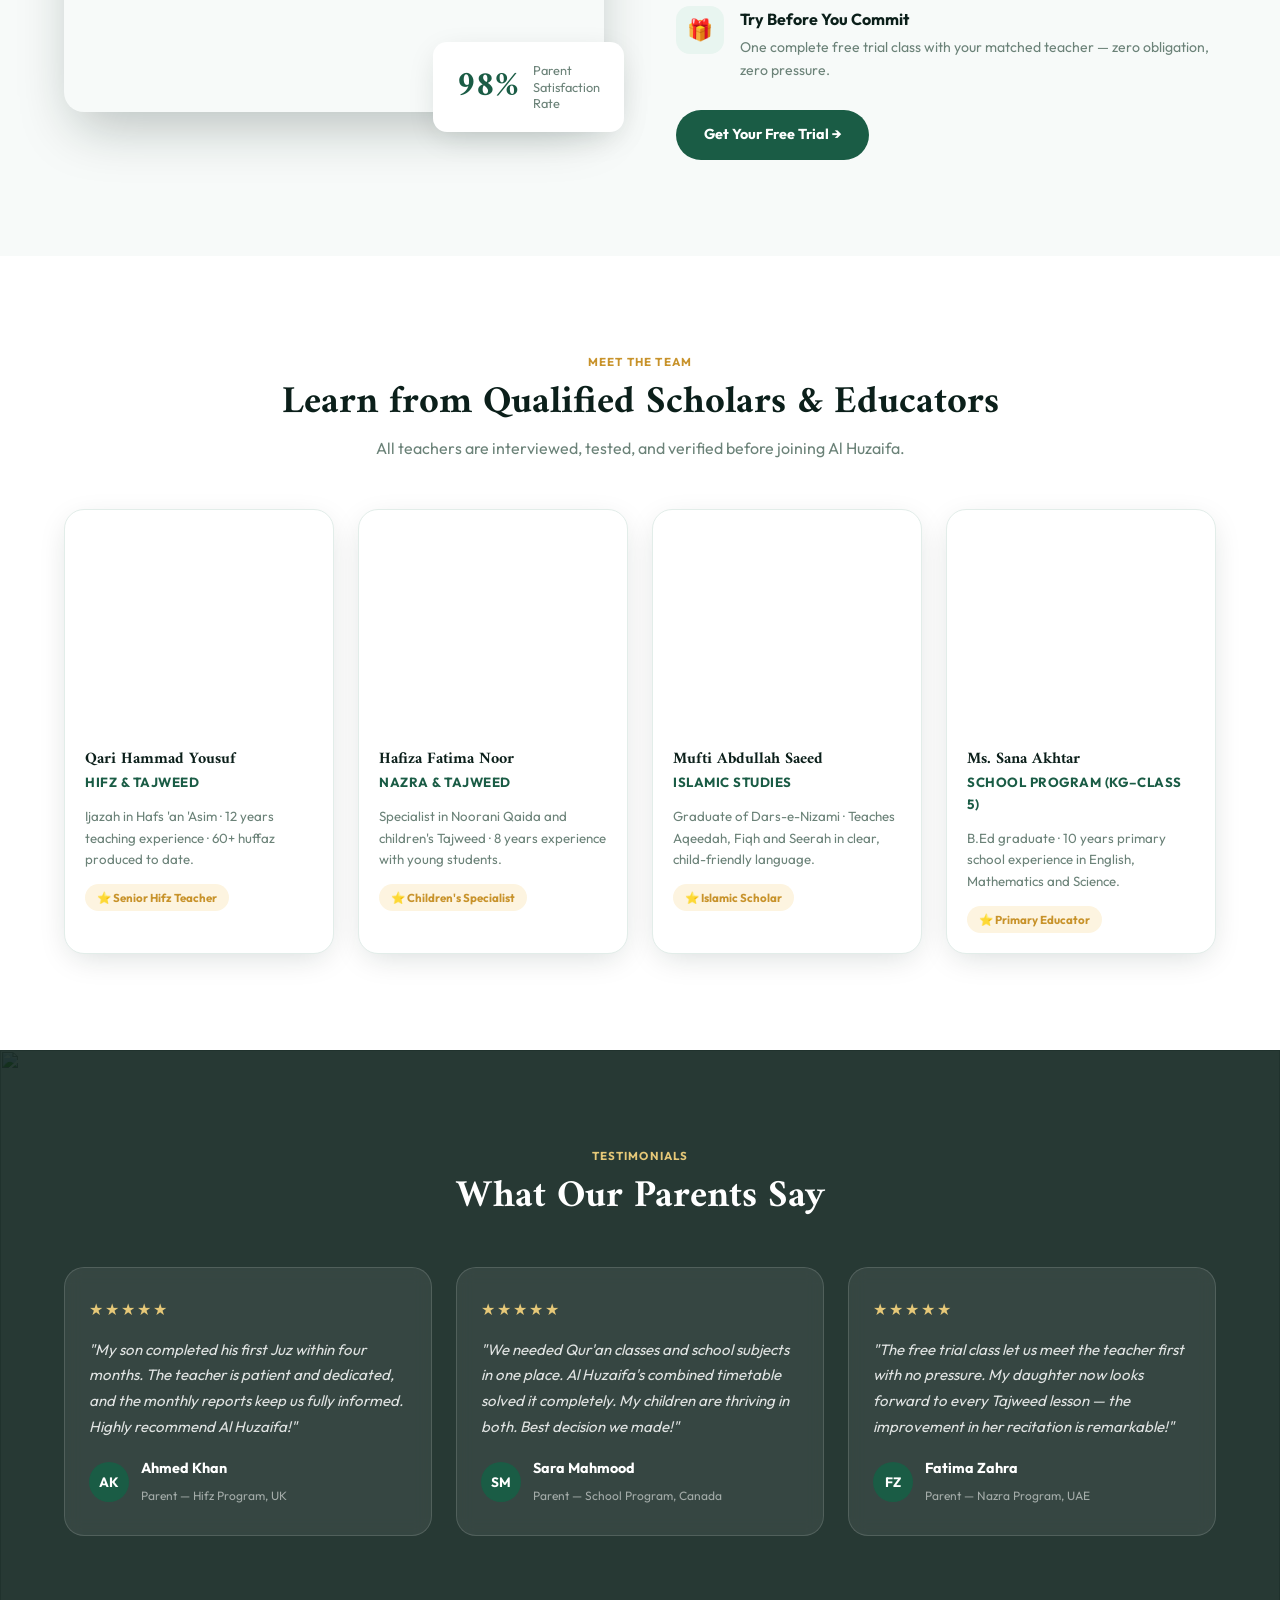
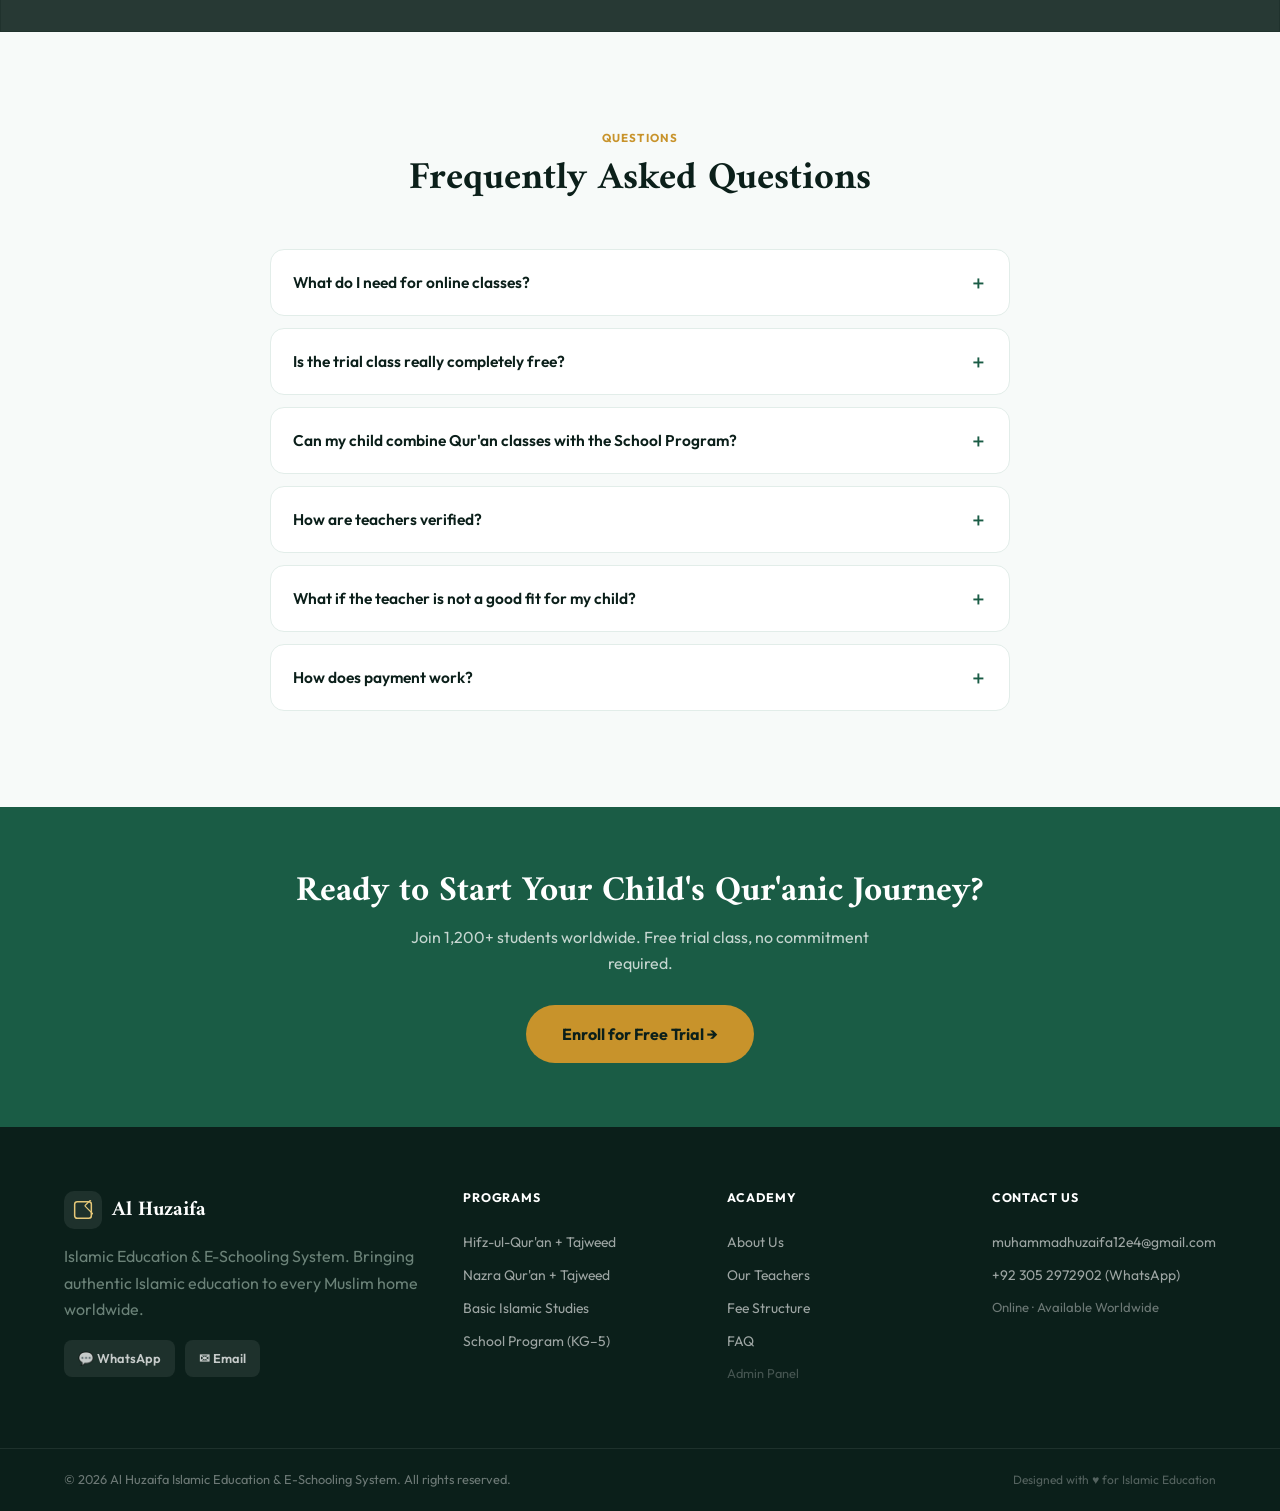
==== commit 2ec4322c: "Update index.html" ====
--- a/index.html
+++ b/index.html
@@ -433,9 +433,13 @@
           <span>Al Huzaifa</span>
         </div>
         <p class="footer-brand p">Islamic Education & E-Schooling System. Bringing authentic Islamic education to every Muslim home worldwide.</p>
-        <div class="footer-social">
-          <a href="https://wa.me/923052972902" target="_blank">💬 WhatsApp</a>
-          <a href="mailto:muhammadhuzaifa12e4@gmail.com">✉ Email</a>
+        <div class="footer-social" id="footerSocial">
+          <a href="https://wa.me/923052972902" target="_blank" id="soc-whatsapp">💬 WhatsApp</a>
+          <a href="mailto:muhammadhuzaifa12e4@gmail.com" id="soc-email">✉ Email</a>
+          <a href="#" target="_blank" id="soc-facebook" style="display:none">📘 Facebook</a>
+          <a href="#" target="_blank" id="soc-instagram" style="display:none">📷 Instagram</a>
+          <a href="#" target="_blank" id="soc-tiktok" style="display:none">🎵 TikTok</a>
+          <a href="#" target="_blank" id="soc-youtube" style="display:none">▶️ YouTube</a>
         </div>
       </div>
       <div class="footer-col">
@@ -476,6 +480,17 @@
 // Mobile nav
 document.getElementById('burger').addEventListener('click',function(){this.classList.toggle('open');document.getElementById('navLinks').classList.toggle('open');});
 document.querySelectorAll('.nav-links a').forEach(a=>a.addEventListener('click',()=>{document.getElementById('navLinks').classList.remove('open');document.getElementById('burger').classList.remove('open');}));
+
+// Load social media links saved from admin panel
+(function loadSocials(){
+  try{
+    const s = JSON.parse(localStorage.getItem('ah_socials')||'{}');
+    [['facebook',s.facebook],['instagram',s.instagram],['tiktok',s.tiktok],['youtube',s.youtube]].forEach(([k,url])=>{
+      const el=document.getElementById('soc-'+k);
+      if(el && url && url.trim()){ el.href=url; el.style.display='inline-flex'; }
+    });
+  }catch(e){}
+})();
 </script>
 </body>
 </html>
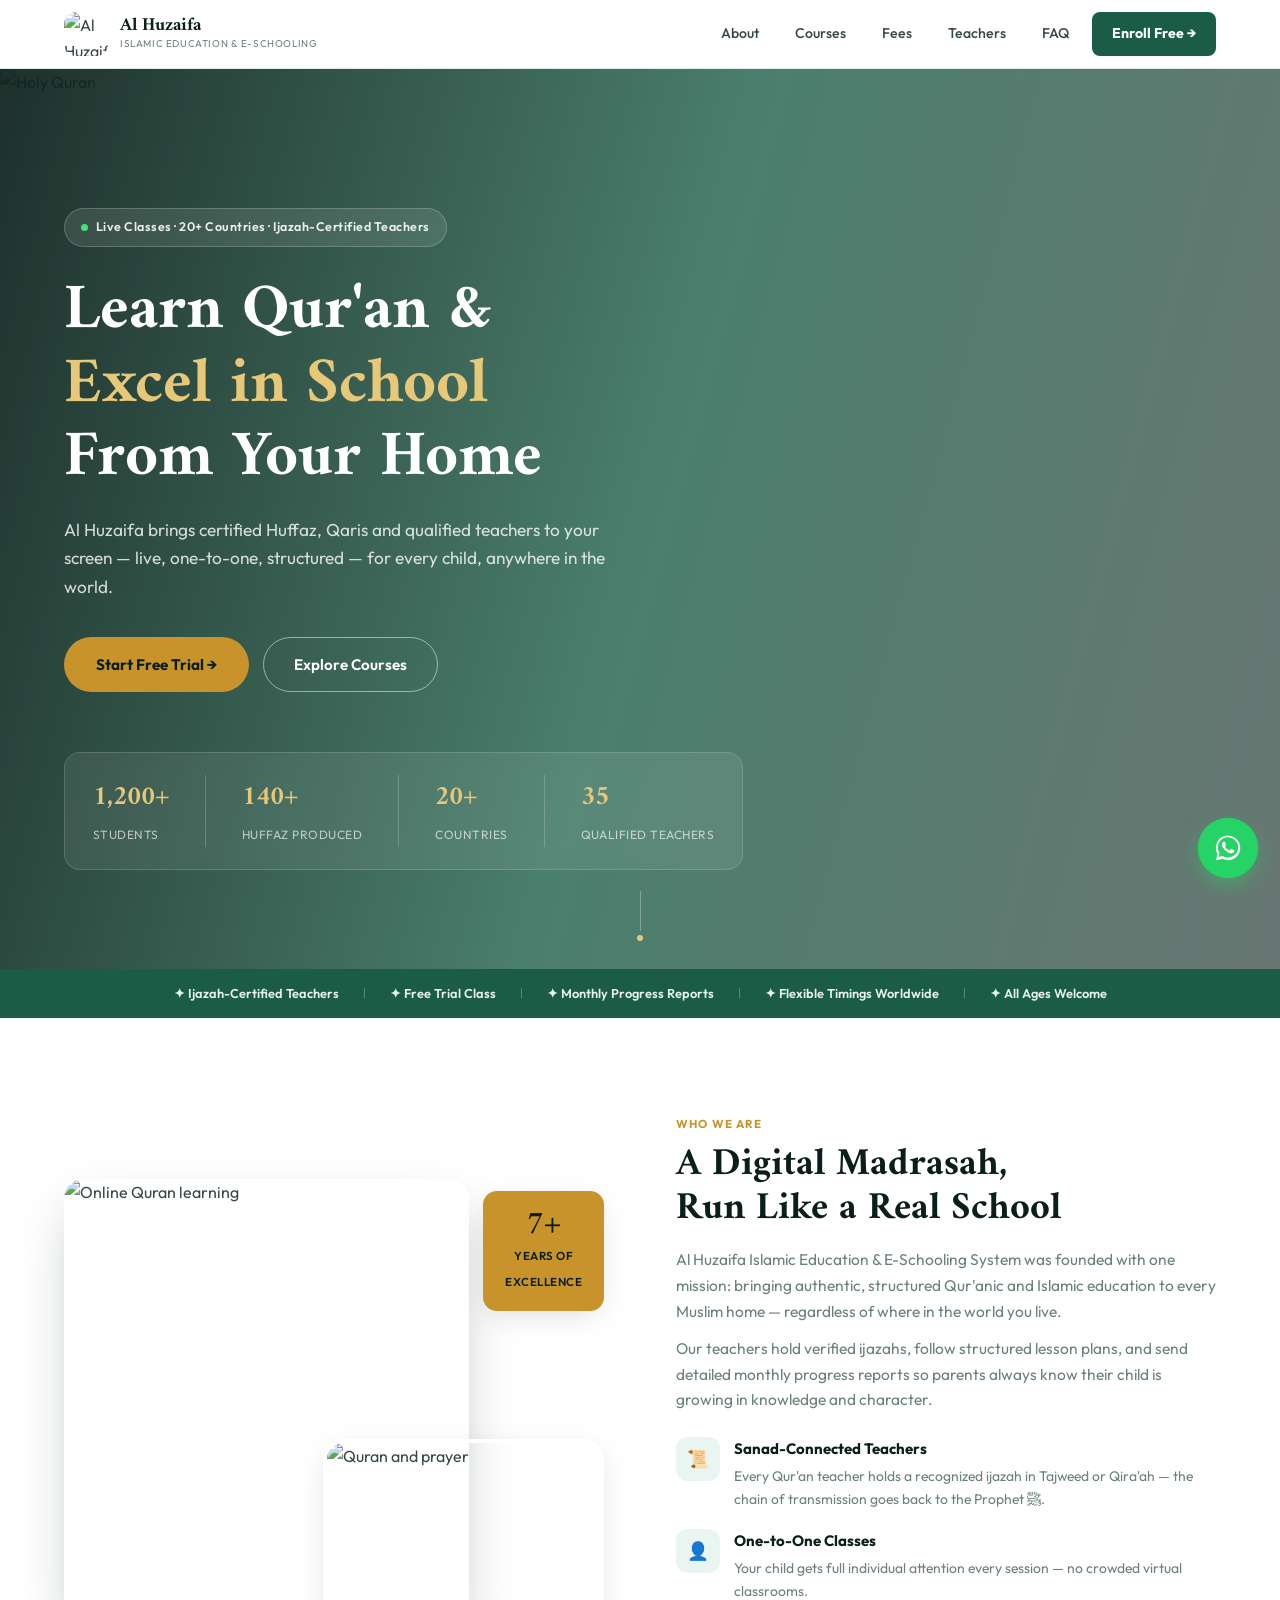
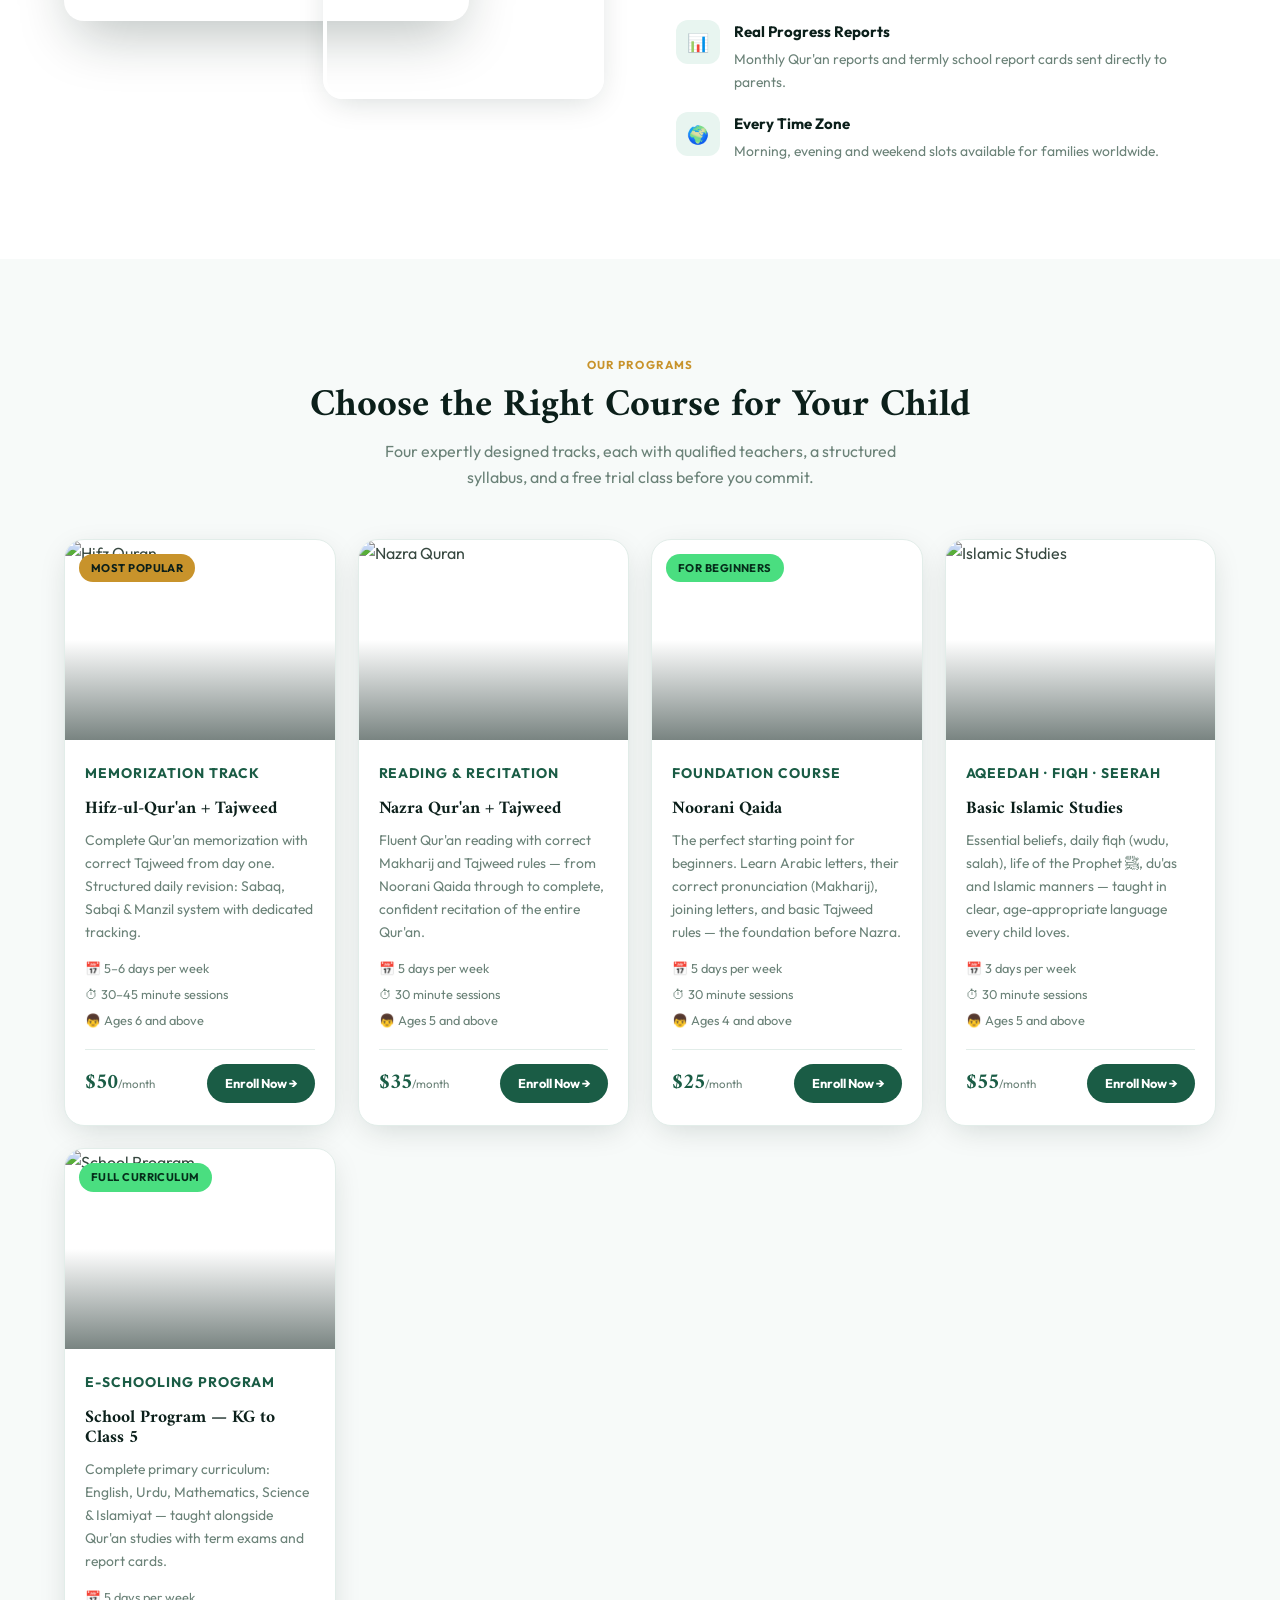
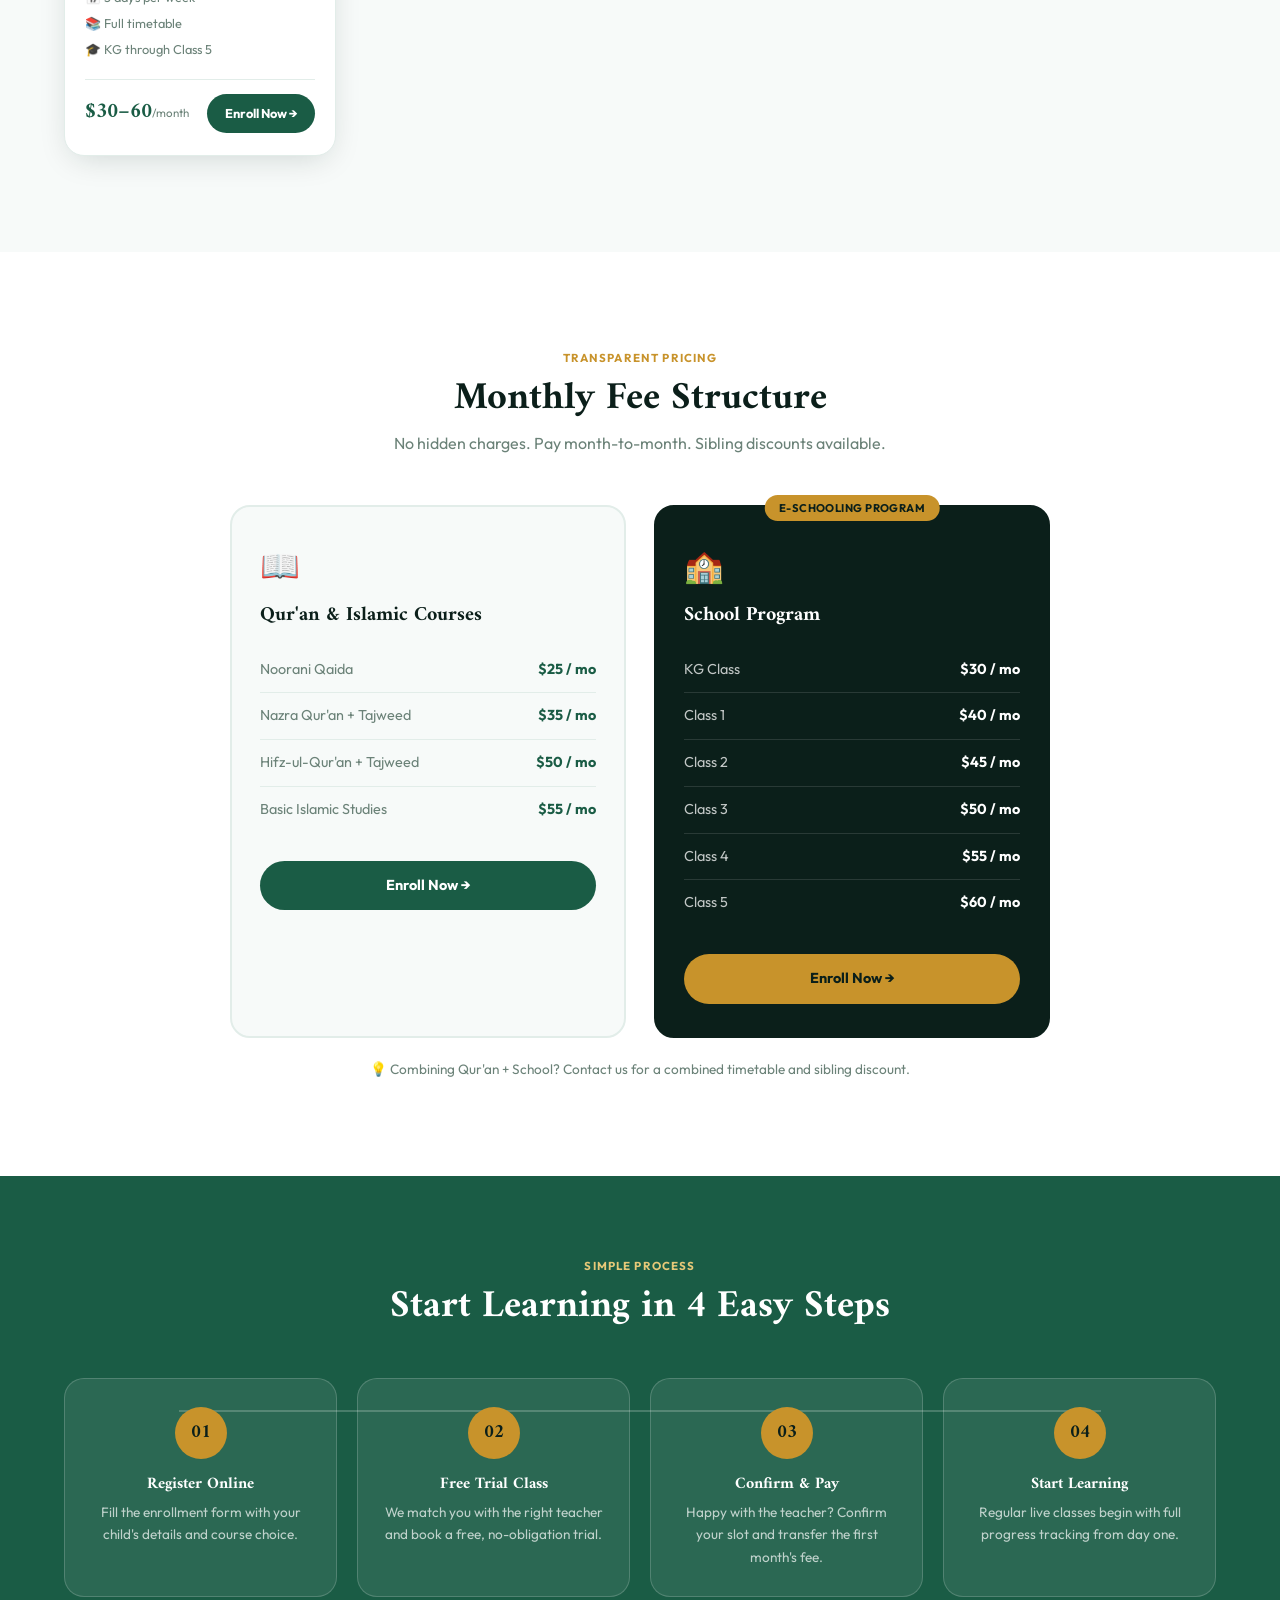
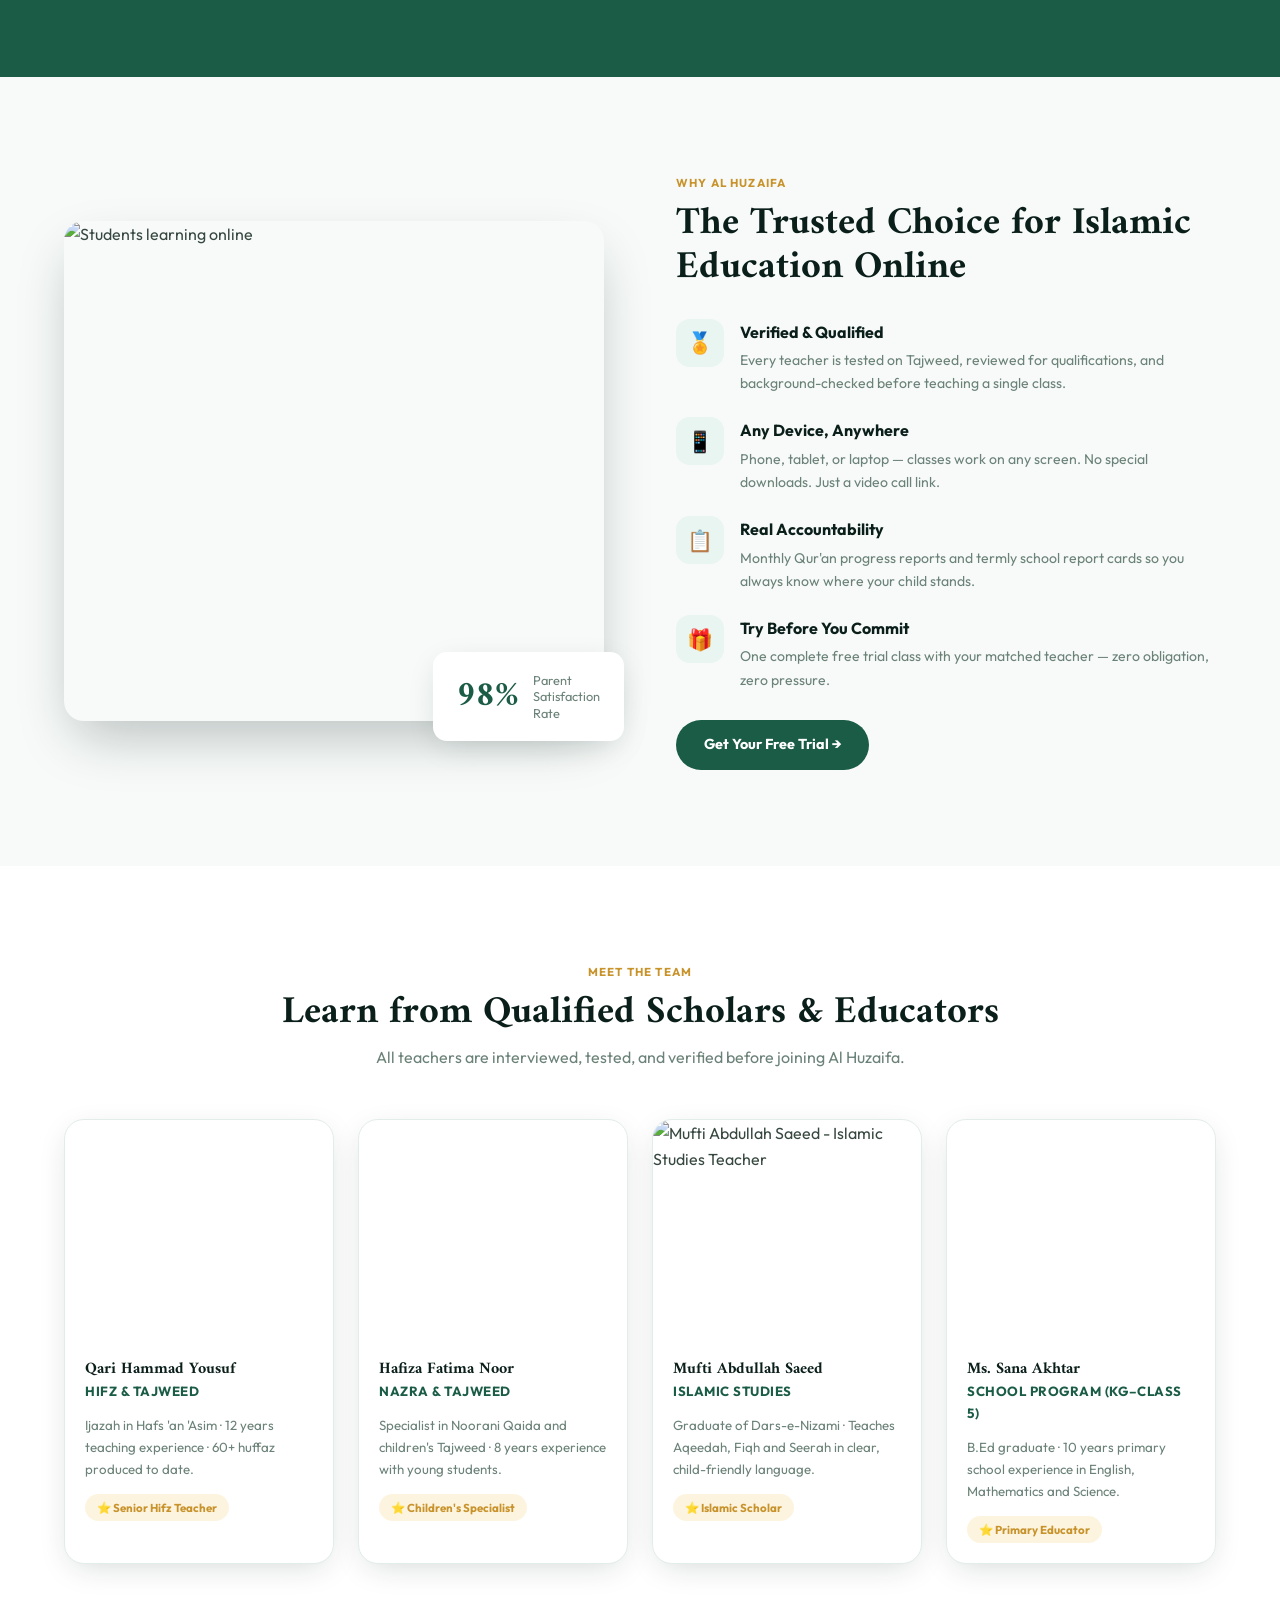
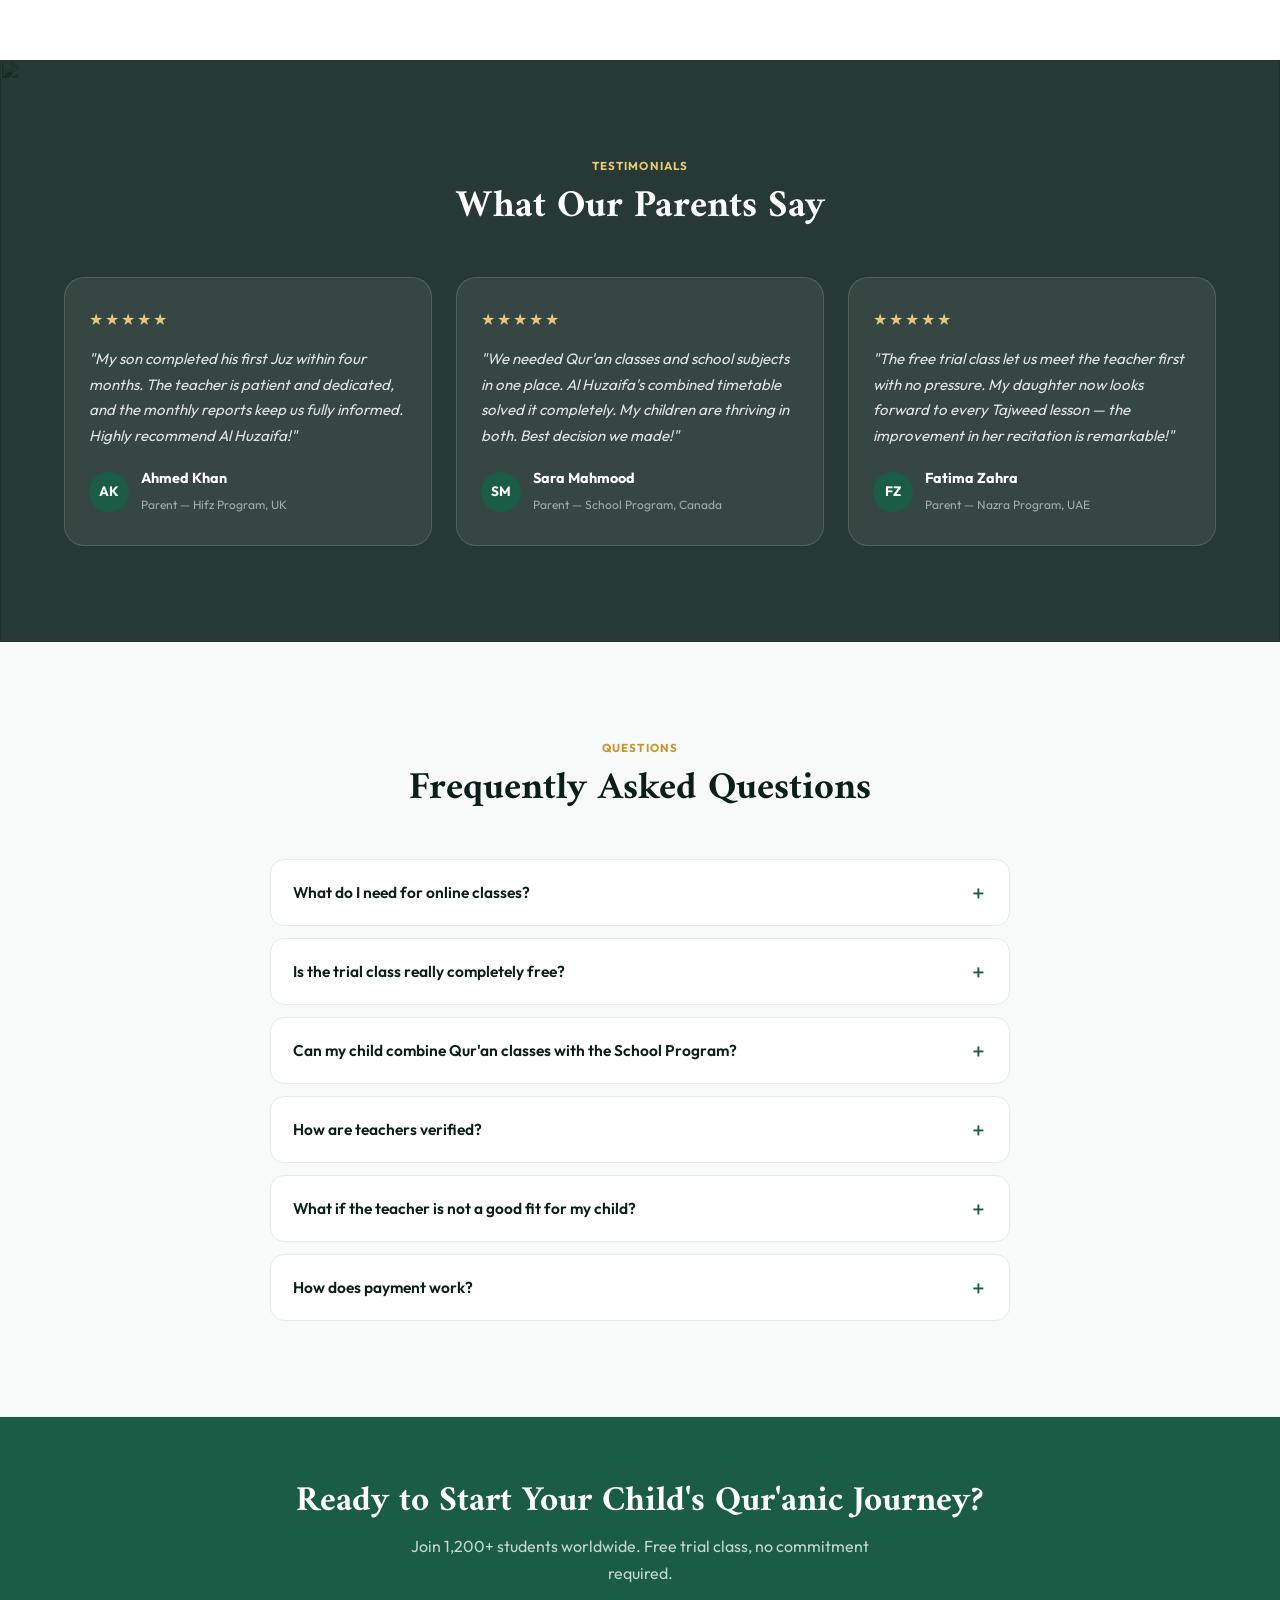
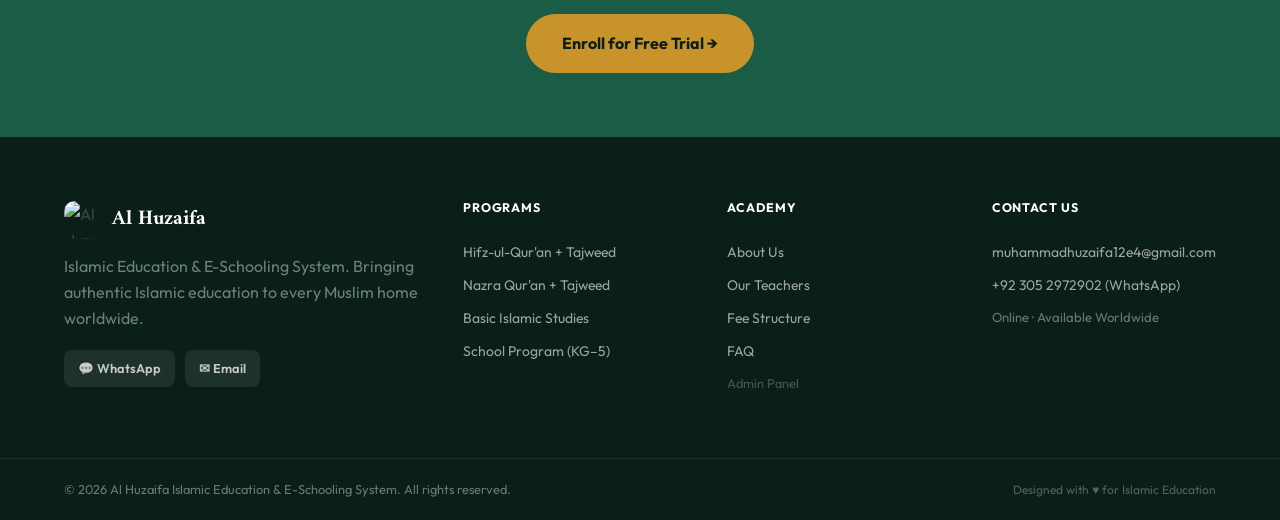
==== commit 787c3d93: "Update index.html" ====
--- a/index.html
+++ b/index.html
@@ -55,6 +55,7 @@
     "itemListElement": [
       {"@type":"Offer","itemOffered":{"@type":"Course","name":"Hifz-ul-Quran + Tajweed","description":"Complete Quran memorization with Tajweed"},"price":"50","priceCurrency":"USD"},
       {"@type":"Offer","itemOffered":{"@type":"Course","name":"Nazra Quran + Tajweed","description":"Fluent Quran reading with Tajweed"},"price":"35","priceCurrency":"USD"},
+      {"@type":"Offer","itemOffered":{"@type":"Course","name":"Noorani Qaida","description":"Arabic letters and pronunciation foundation for beginners"},"price":"25","priceCurrency":"USD"},
       {"@type":"Offer","itemOffered":{"@type":"Course","name":"Basic Islamic Studies","description":"Aqeedah, Fiqh and Seerah for children"},"price":"55","priceCurrency":"USD"},
       {"@type":"Offer","itemOffered":{"@type":"Course","name":"School Program KG to Class 5","description":"Full primary curriculum with Islamic studies"},"price":"30","priceCurrency":"USD"}
     ]
@@ -87,9 +88,7 @@
 <header class="navbar" id="navbar">
   <div class="nav-container">
     <a href="#" class="nav-brand">
-      <div class="nav-logo-box">
-        <svg width="24" height="24" viewBox="0 0 24 24" fill="none"><rect x="2" y="2" width="20" height="20" rx="3" stroke="#E6C878" stroke-width="1.8"/><rect x="5" y="5" width="14" height="14" rx="1" stroke="#E6C878" stroke-width="1.4" transform="rotate(45 12 12)" style="transform-origin:12px 12px"/></svg>
-      </div>
+      <img src="logo.svg" alt="Al Huzaifa Logo" class="nav-logo-img" width="44" height="44">
       <div class="nav-brand-text">
         <span class="name">Al Huzaifa</span>
         <span class="sub">Islamic Education & E-Schooling</span>
@@ -225,6 +224,28 @@
 
       <article class="c-card">
         <div class="c-img">
+          <img src="https://images.unsplash.com/photo-1609599006353-e629aaabfeae?w=700&q=80&fit=crop&sat=-20" alt="Noorani Qaida" loading="lazy" onerror="this.src='https://placehold.co/700x400/1A5C45/E6C878?text=Noorani+Qaida'">
+          <div class="c-img-overlay"></div>
+          <span class="c-badge green">For Beginners</span>
+        </div>
+        <div class="c-body">
+          <p class="c-cat">Foundation Course</p>
+          <h3>Noorani Qaida</h3>
+          <p>The perfect starting point for beginners. Learn Arabic letters, their correct pronunciation (Makharij), joining letters, and basic Tajweed rules — the foundation before Nazra.</p>
+          <ul class="c-meta">
+            <li>📅 5 days per week</li>
+            <li>⏱ 30 minute sessions</li>
+            <li>👦 Ages 4 and above</li>
+          </ul>
+          <div class="c-footer">
+            <div class="c-price">$25<span>/month</span></div>
+            <a href="enroll.html?course=Noorani+Qaida&price=25" class="btn-enroll">Enroll Now →</a>
+          </div>
+        </div>
+      </article>
+
+      <article class="c-card">
+        <div class="c-img">
           <img src="https://images.unsplash.com/photo-1564769662533-4f00a87b4056?w=700&q=80&fit=crop" alt="Islamic Studies" loading="lazy">
           <div class="c-img-overlay"></div>
         </div>
@@ -280,8 +301,9 @@
       <div class="fee-card">
         <div class="fee-icon">📖</div>
         <h3>Qur'an & Islamic Courses</h3>
+        <div class="fee-row"><span>Noorani Qaida</span><strong>$25 / mo</strong></div>
+        <div class="fee-row"><span>Nazra Qur'an + Tajweed</span><strong>$35 / mo</strong></div>
         <div class="fee-row"><span>Hifz-ul-Qur'an + Tajweed</span><strong>$50 / mo</strong></div>
-        <div class="fee-row"><span>Nazra Qur'an + Tajweed</span><strong>$35 / mo</strong></div>
         <div class="fee-row"><span>Basic Islamic Studies</span><strong>$55 / mo</strong></div>
         <a href="enroll.html" class="btn-em" style="width:100%;margin-top:8px">Enroll Now →</a>
       </div>
@@ -429,7 +451,7 @@
     <div class="container footer-grid">
       <div>
         <div class="footer-brand-logo">
-          <div class="f-icon"><svg width="20" height="20" viewBox="0 0 24 24" fill="none"><rect x="2" y="2" width="20" height="20" rx="3" stroke="#E6C878" stroke-width="1.8"/><rect x="5" y="5" width="14" height="14" rx="1" stroke="#E6C878" stroke-width="1.4" transform="rotate(45 12 12)" style="transform-origin:12px 12px"/></svg></div>
+          <div class="f-icon"><img src="logo.svg" alt="Al Huzaifa Logo" width="38" height="38"></div>
           <span>Al Huzaifa</span>
         </div>
         <p class="footer-brand p">Islamic Education & E-Schooling System. Bringing authentic Islamic education to every Muslim home worldwide.</p>
--- a/style.css
+++ b/style.css
@@ -54,6 +54,7 @@
 .nav-container{max-width:1200px;margin:0 auto;padding:0 24px;display:flex;align-items:center;justify-content:space-between;height:68px;}
 .nav-brand{display:flex;align-items:center;gap:12px;}
 .nav-logo-box{width:44px;height:44px;background:var(--ink);border-radius:12px;display:flex;align-items:center;justify-content:center;flex-shrink:0;}
+.nav-logo-img{width:44px;height:44px;border-radius:12px;flex-shrink:0;display:block;}
 .nav-brand-text .name{display:block;font-family:var(--display);font-weight:700;font-size:1.15rem;color:var(--ink);line-height:1.1;}
 .nav-brand-text .sub{display:block;font-size:.62rem;text-transform:uppercase;letter-spacing:.06em;color:var(--soft);}
 .nav-links{display:flex;align-items:center;gap:8px;}
@@ -226,7 +227,8 @@
 .footer-grid{display:grid;grid-template-columns:1.6fr 1fr 1fr 1fr;gap:40px;}
 .footer-brand-logo{display:flex;align-items:center;gap:10px;margin-bottom:14px;}
 .footer-brand-logo span{font-family:var(--display);font-size:1.3rem;color:#fff;font-weight:700;}
-.footer-brand-logo .f-icon{width:38px;height:38px;background:rgba(255,255,255,.08);border-radius:10px;display:flex;align-items:center;justify-content:center;}
+.footer-brand-logo .f-icon{width:38px;height:38px;border-radius:10px;display:flex;align-items:center;justify-content:center;overflow:hidden;}
+.footer-brand-logo .f-icon img{width:38px;height:38px;border-radius:10px;}
 .footer-brand p{color:rgba(255,255,255,.55);font-size:.87rem;line-height:1.6;}
 .footer-social{display:flex;gap:10px;margin-top:18px;}
 .footer-social a{background:rgba(255,255,255,.08);color:rgba(255,255,255,.75);padding:8px 14px;border-radius:8px;font-size:.8rem;font-weight:600;transition:background .15s;}
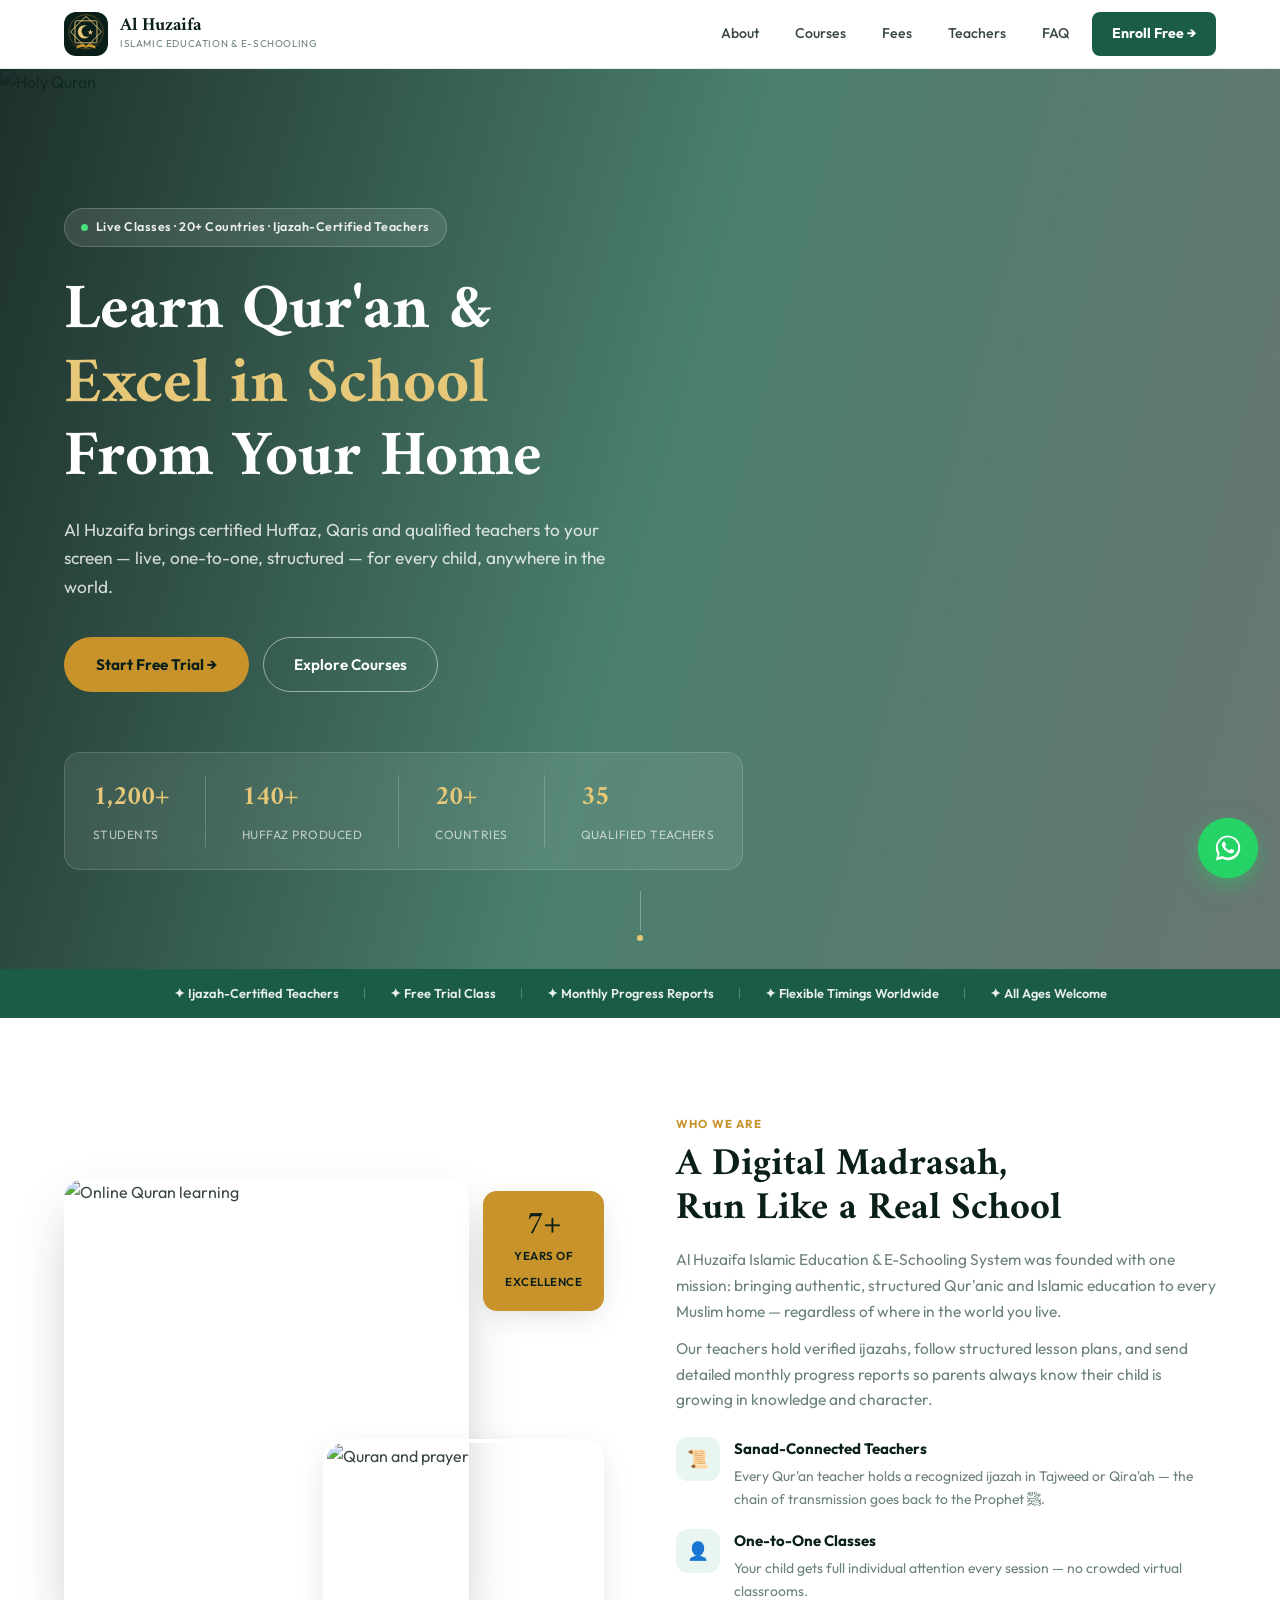
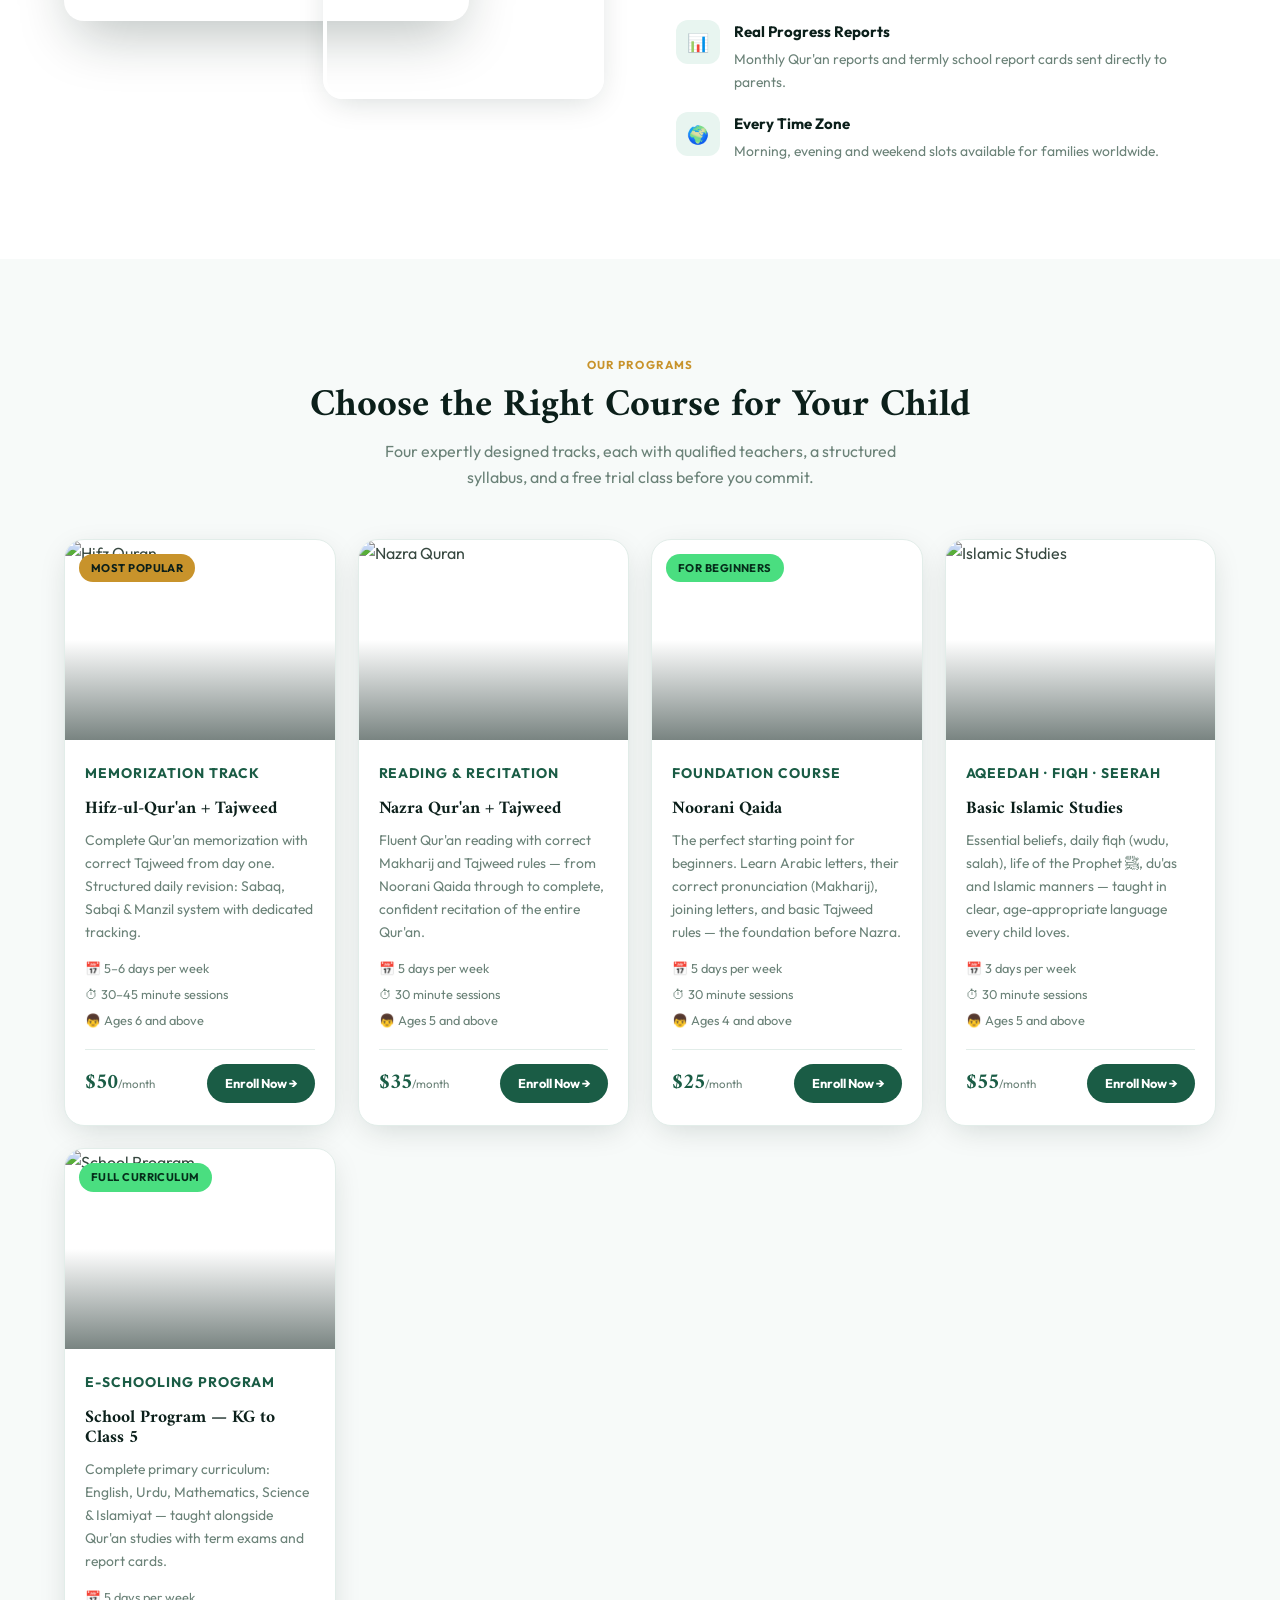
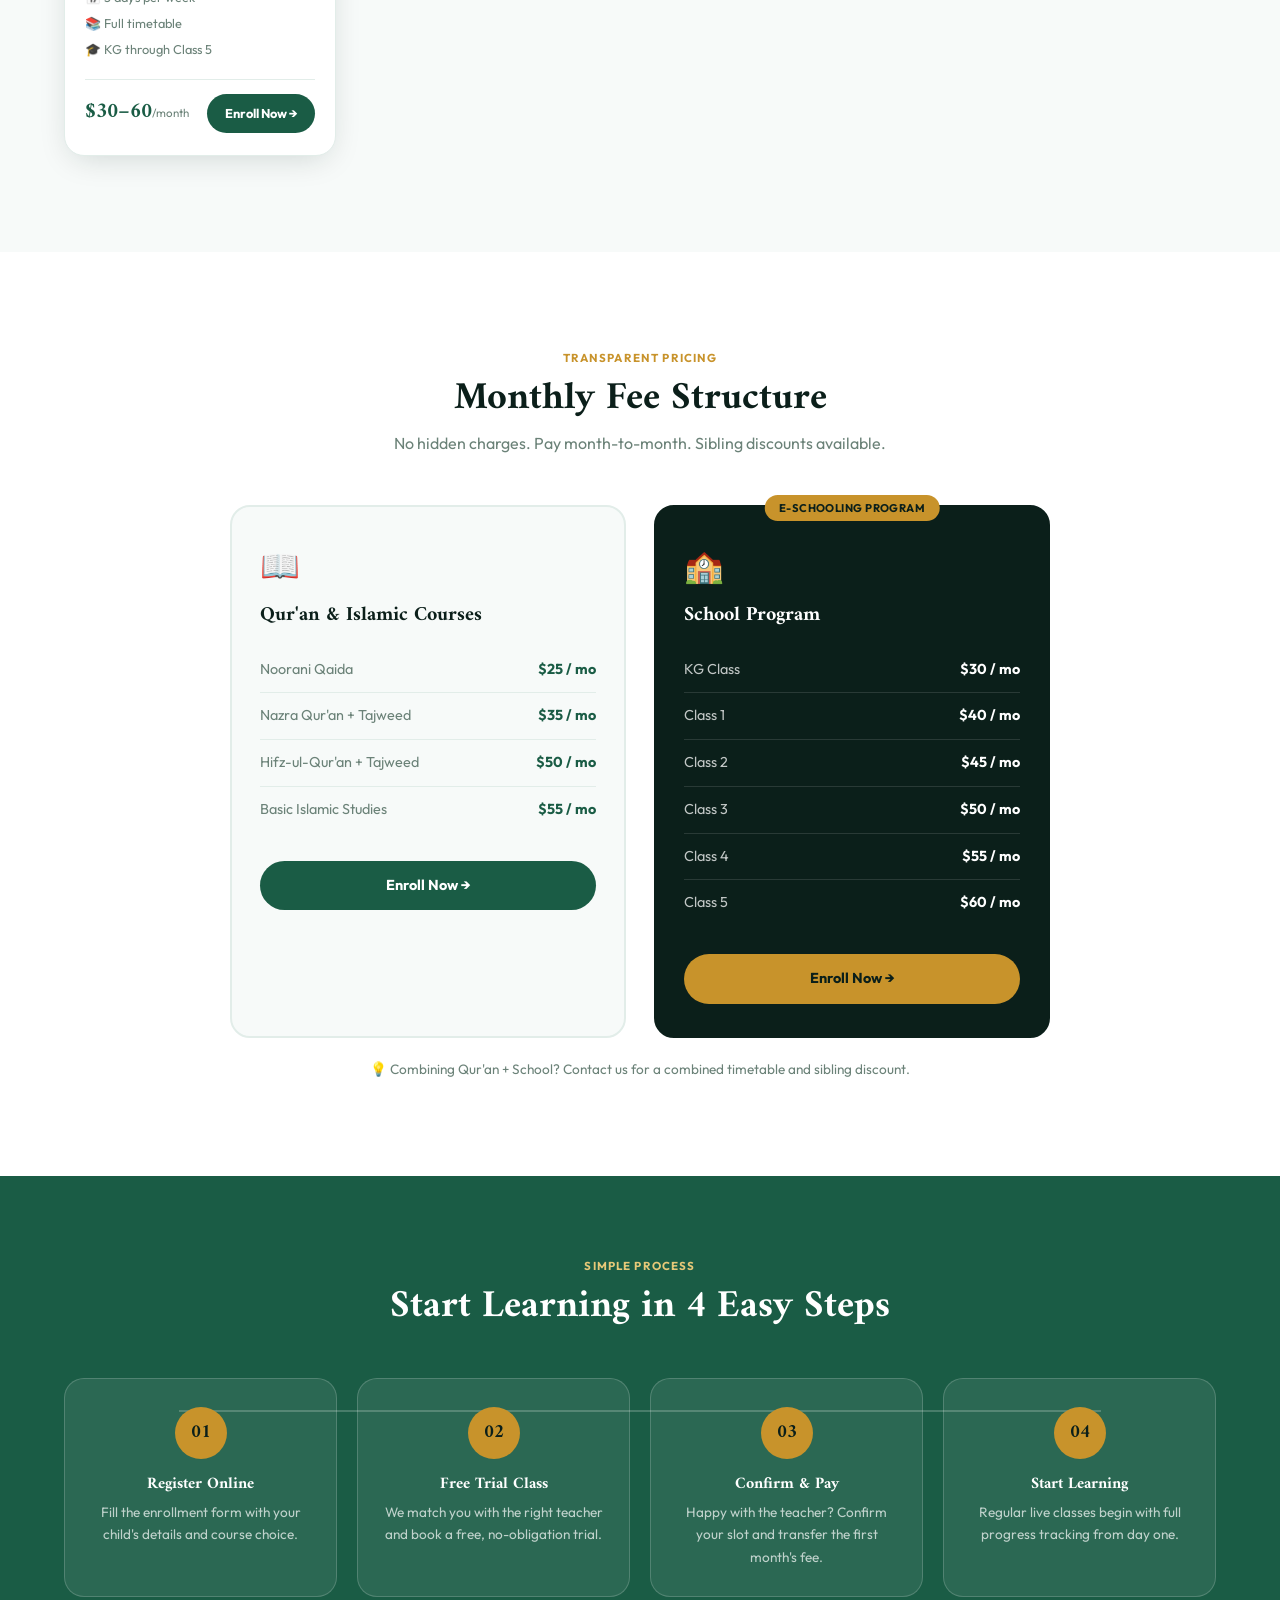
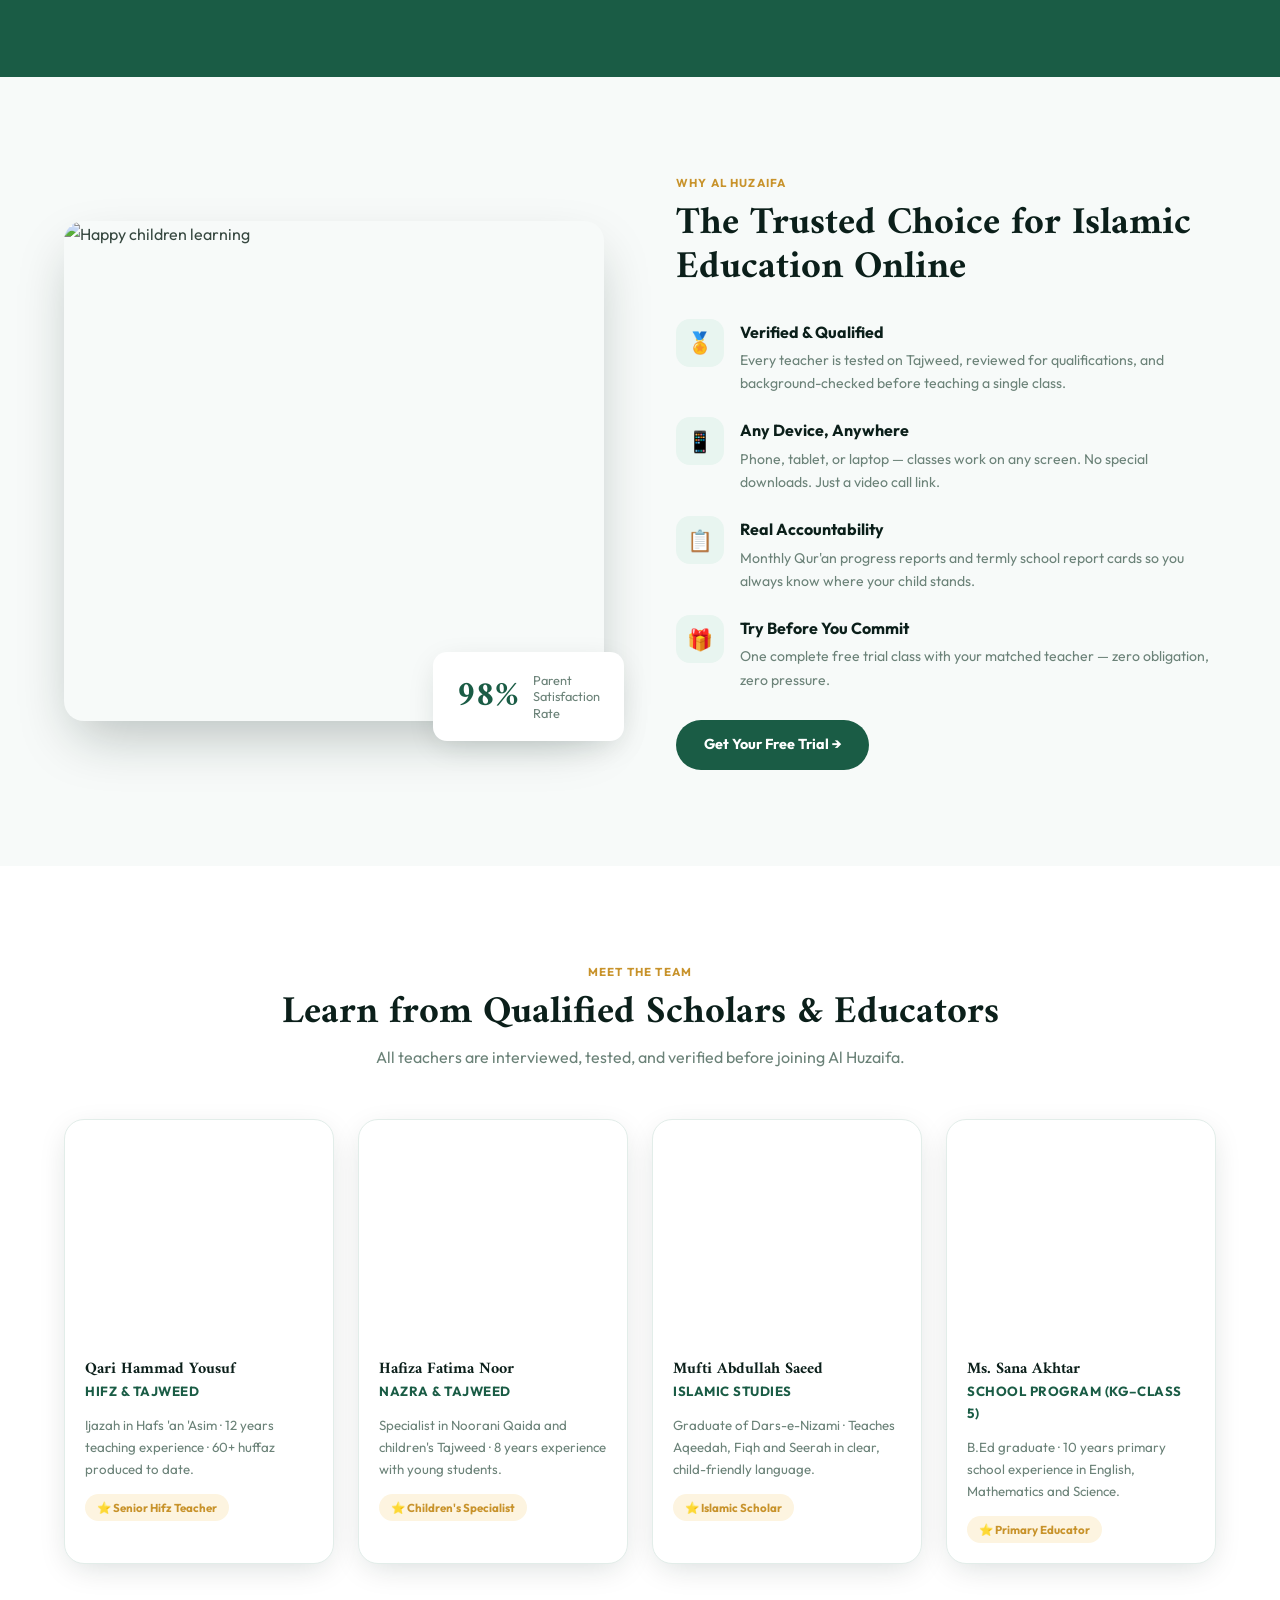
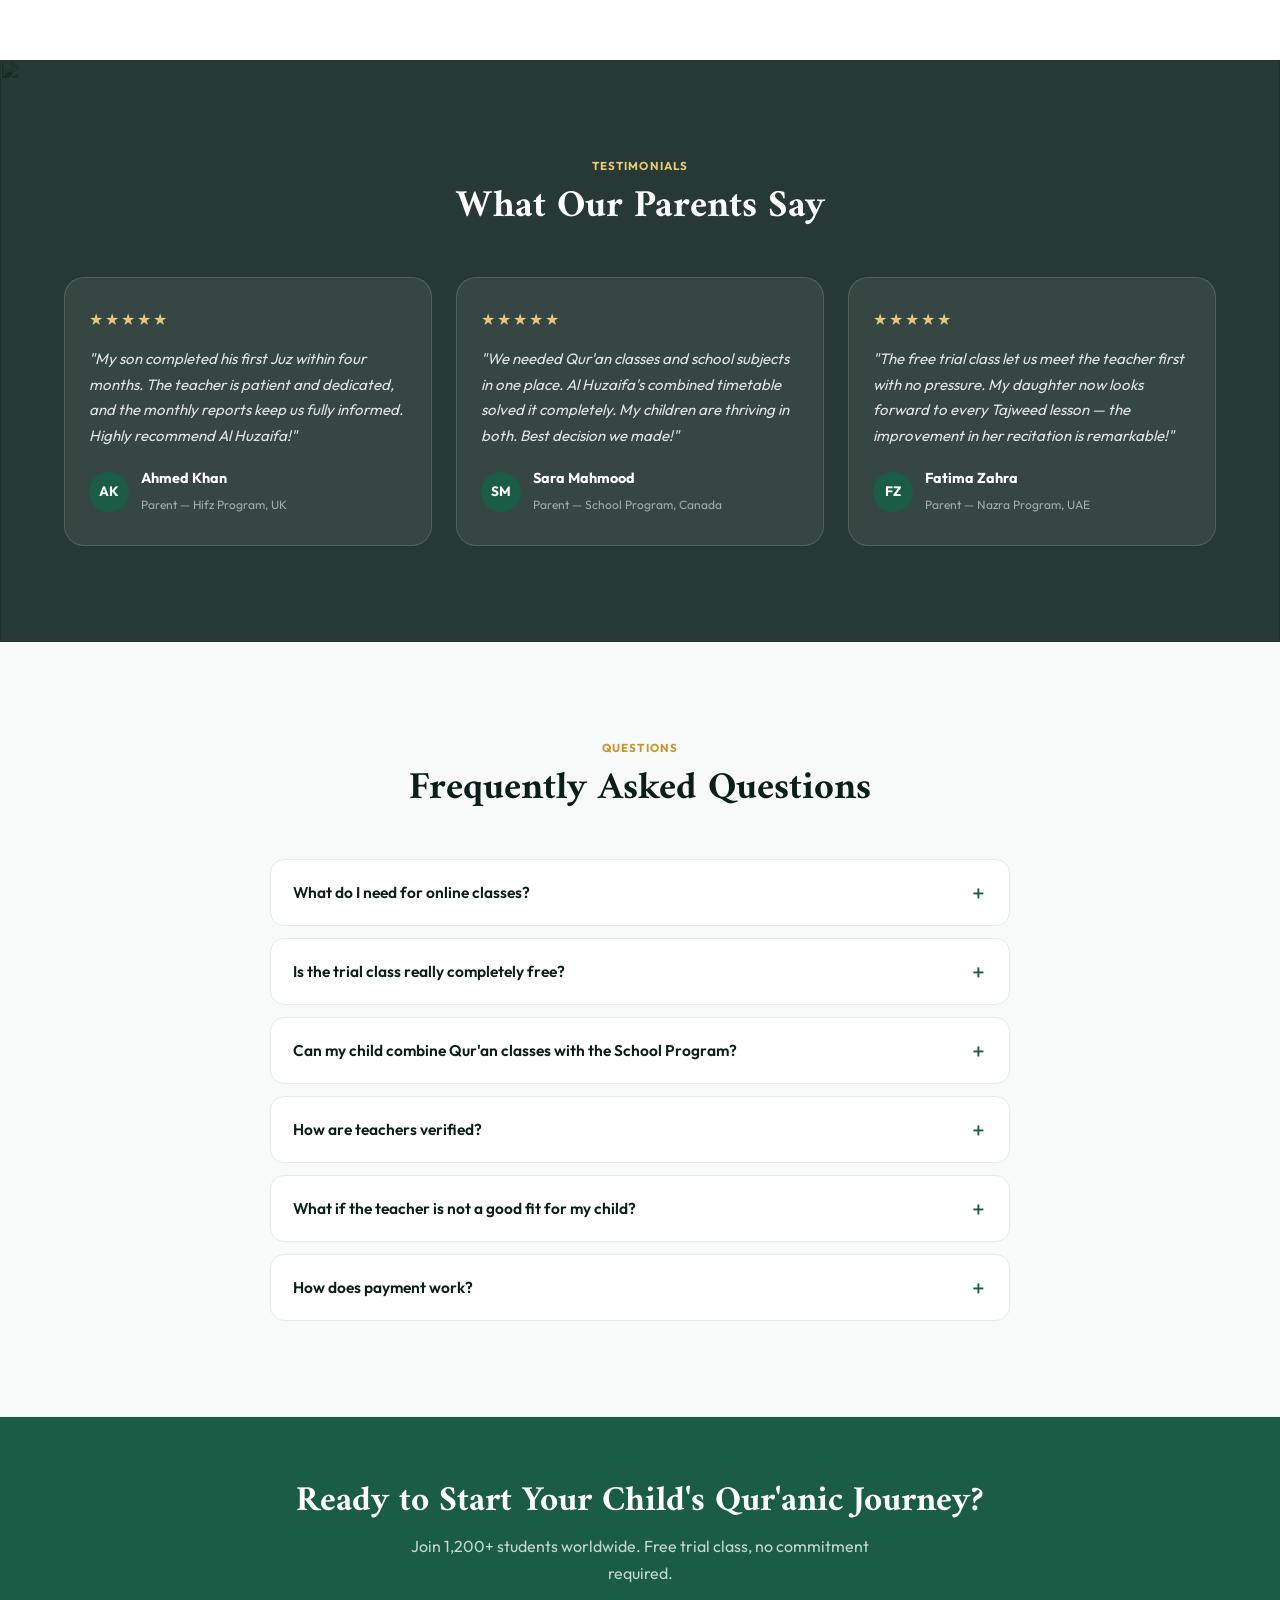
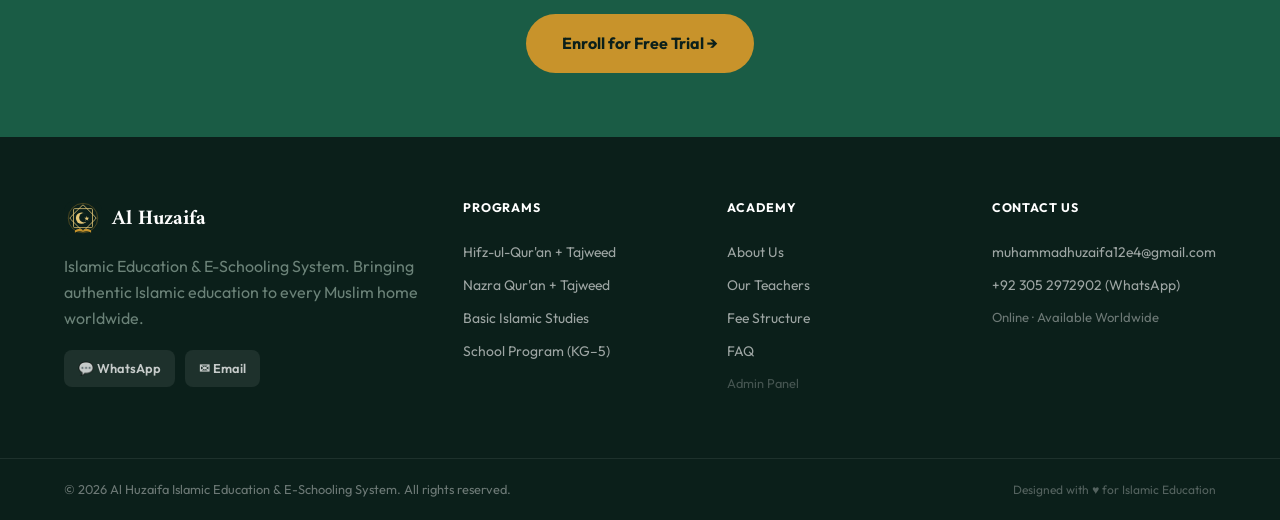
==== commit 4156b922: "Update index.html" ====
--- a/index.html
+++ b/index.html
@@ -342,7 +342,7 @@
 <section class="section why-sec">
   <div class="container why-grid">
     <div class="why-img-wrap">
-      <img src="https://images.unsplash.com/photo-1491438590914-bc09fcaaf77a?w=900&q=85&fit=crop" alt="Students learning online" loading="lazy">
+      <img src="https://images.unsplash.com/photo-1503454537195-1dcabb73ffb9?w=900&q=85&fit=crop" alt="Happy children learning" loading="lazy" onerror="this.onerror=null;this.src='https://images.unsplash.com/photo-1587616211892-f743fcca64f9?w=900&q=85&fit=crop'">
       <div class="why-float-card"><div class="big">98%</div><span>Parent<br>Satisfaction<br>Rate</span></div>
     </div>
     <div class="why-copy">
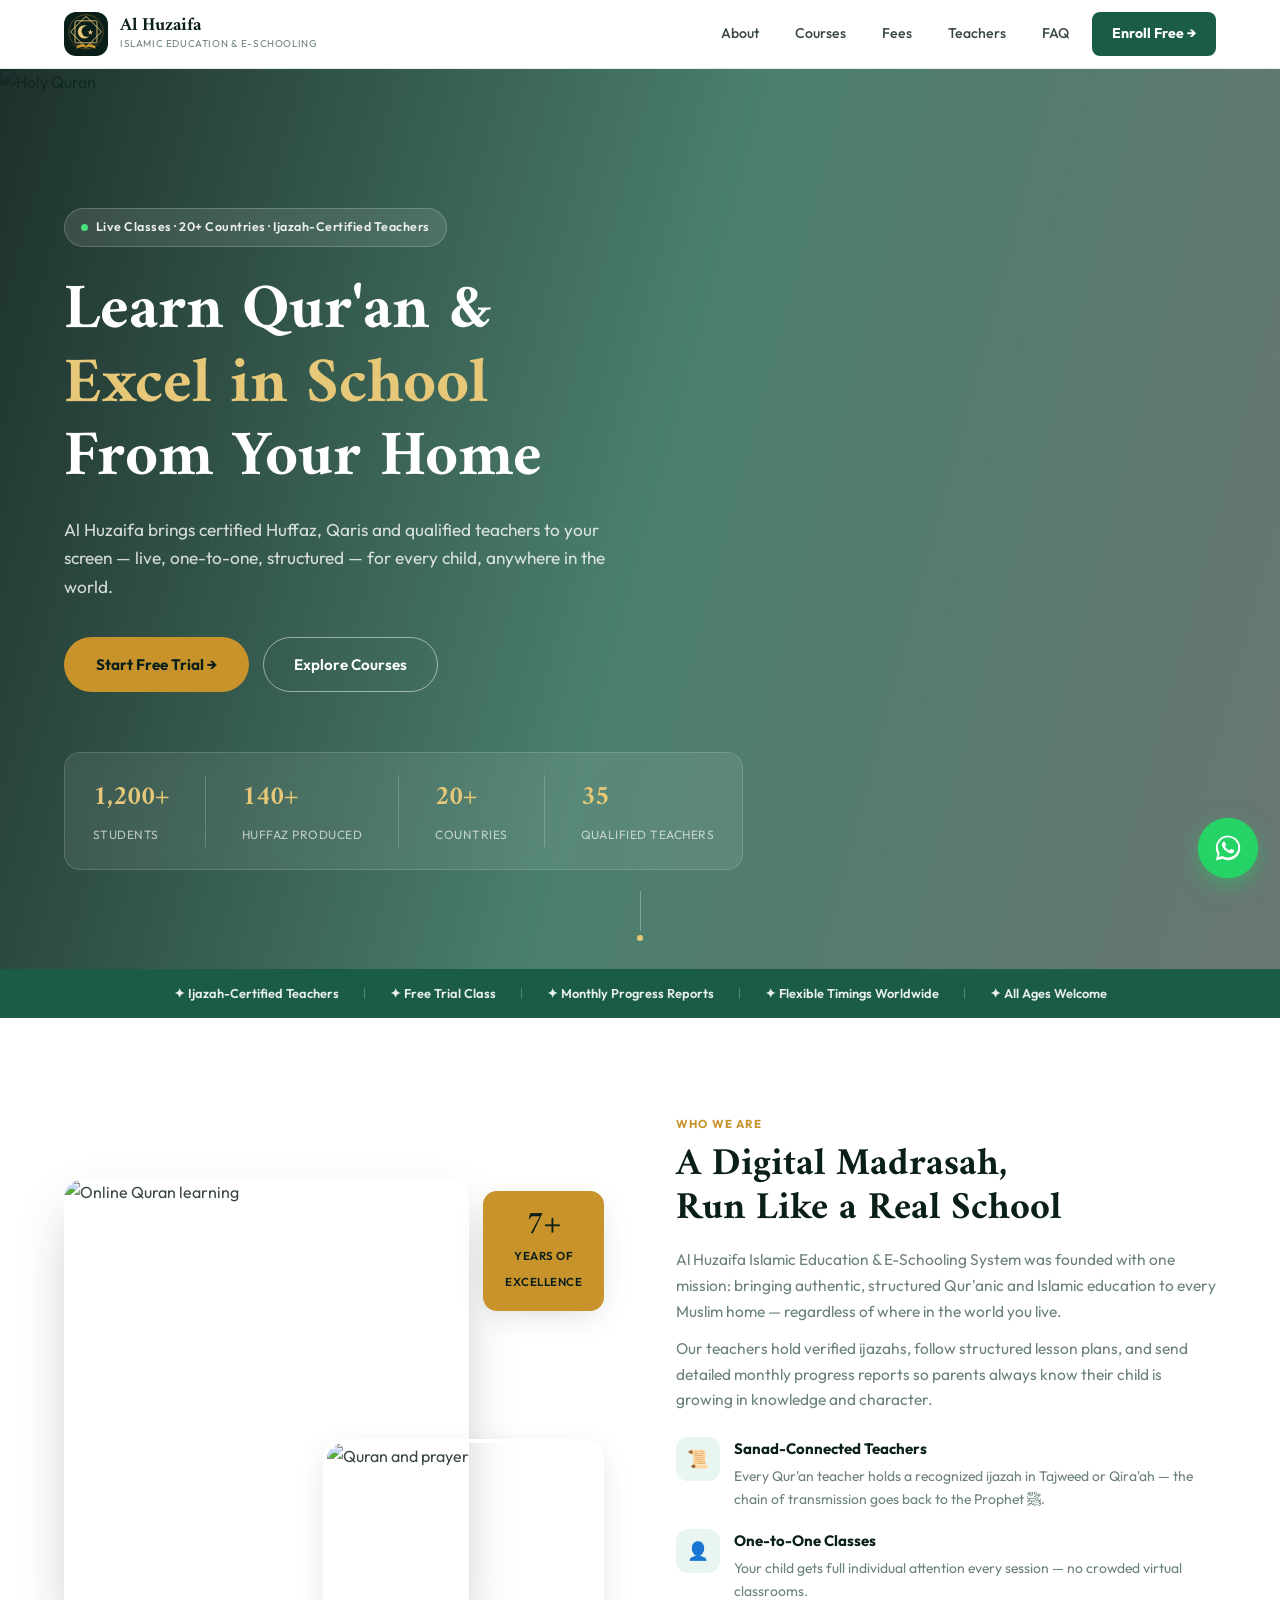
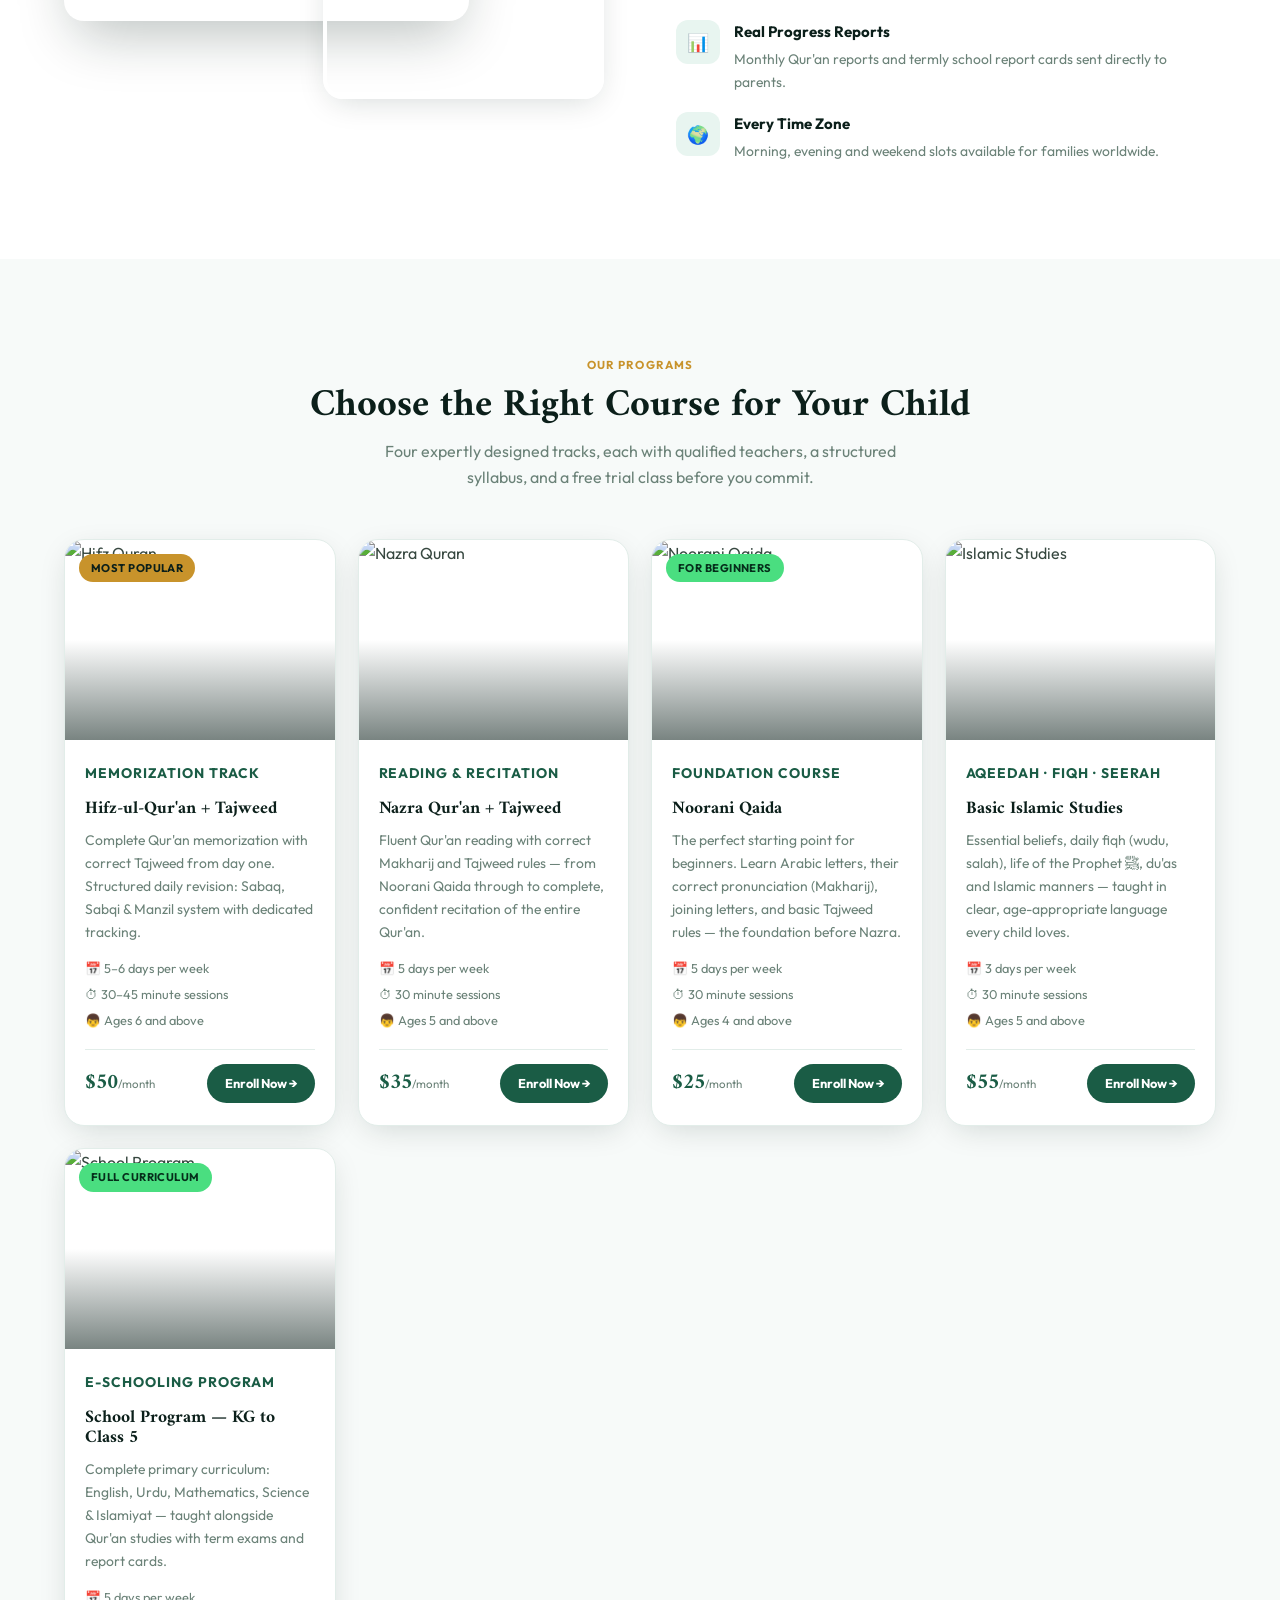
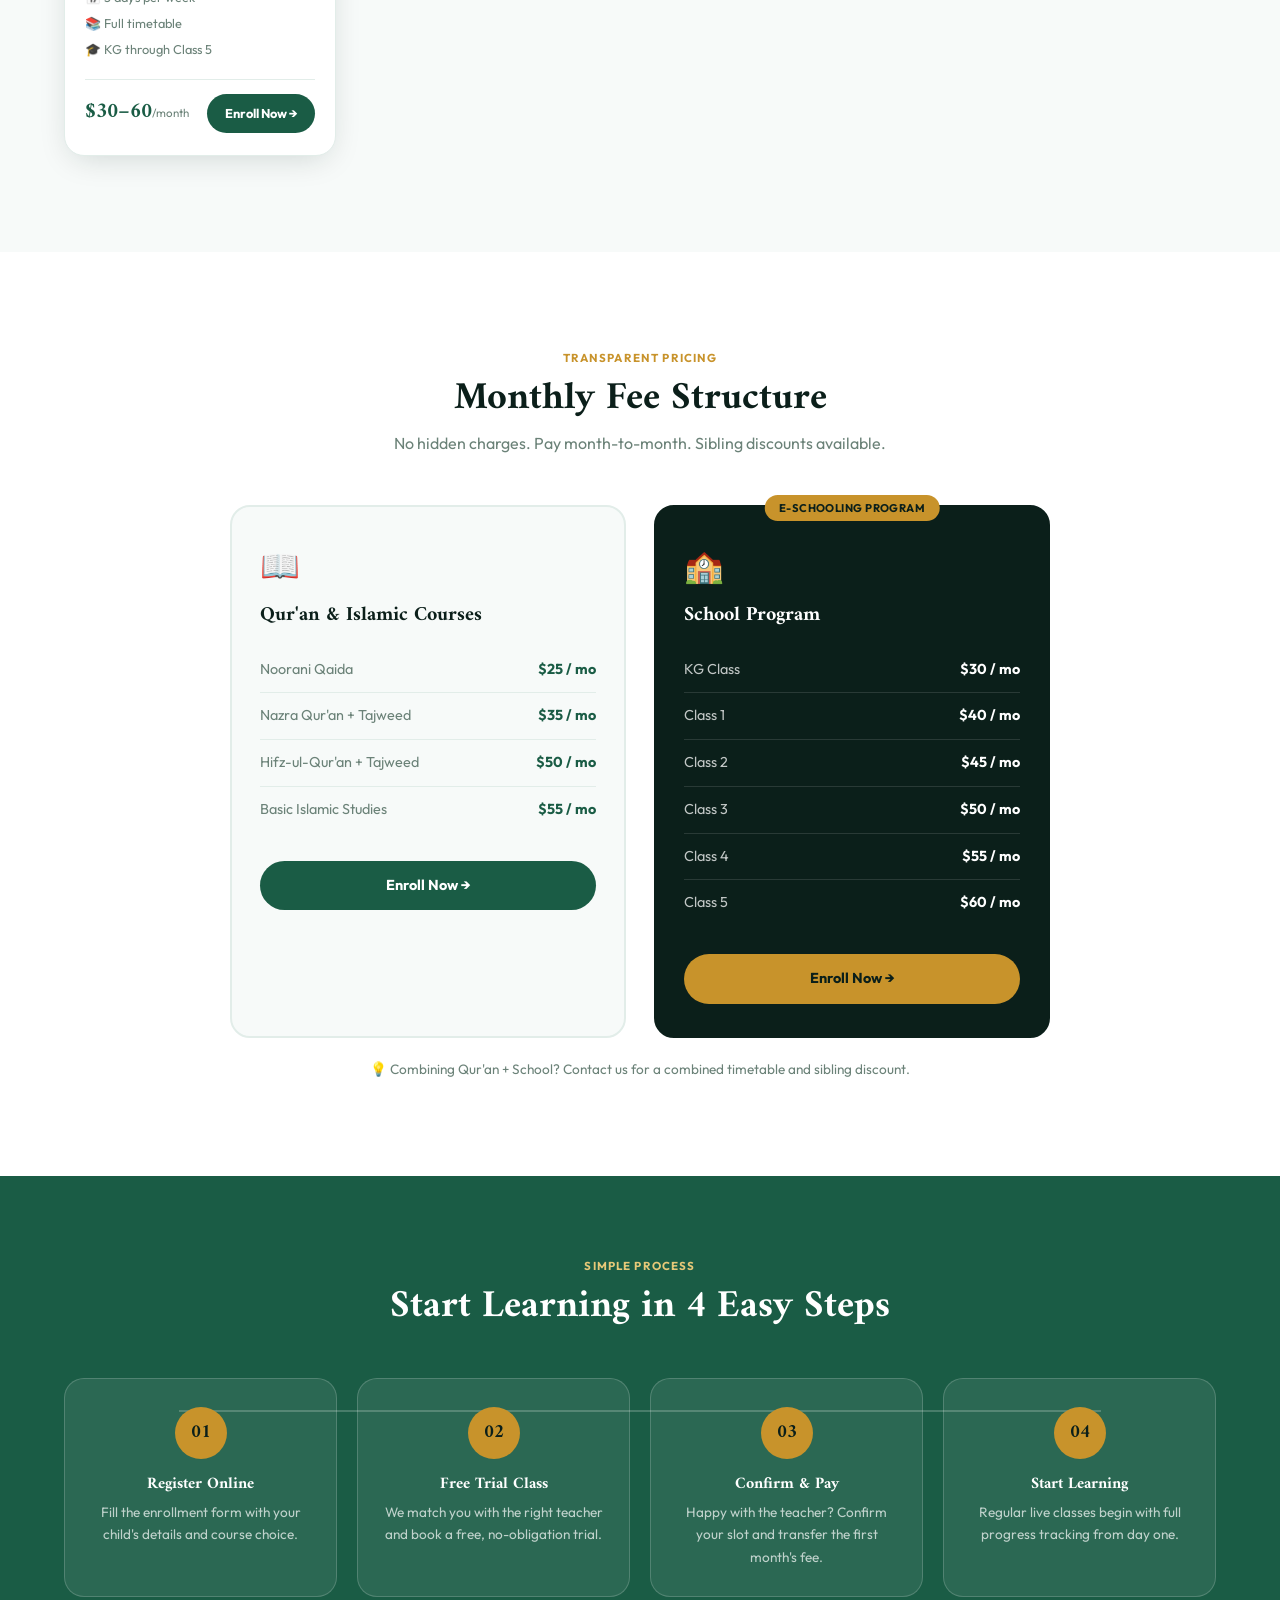
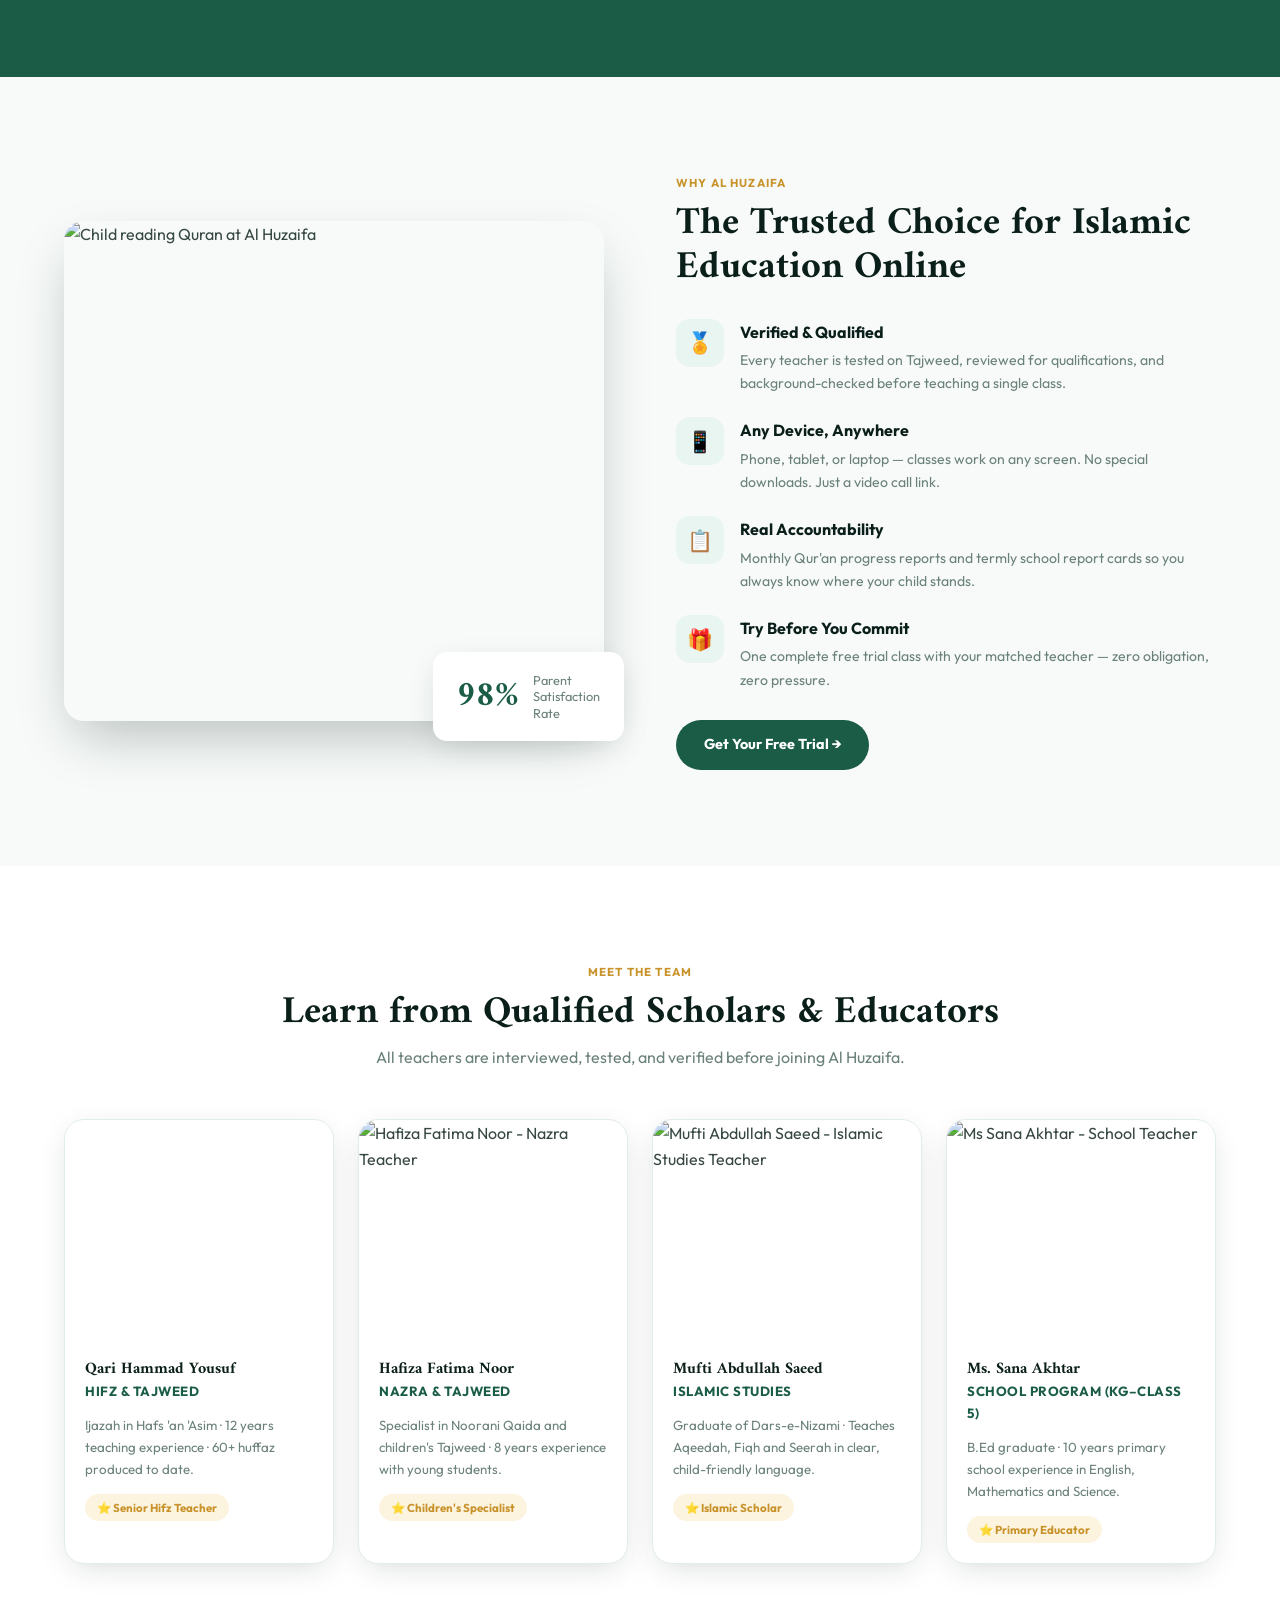
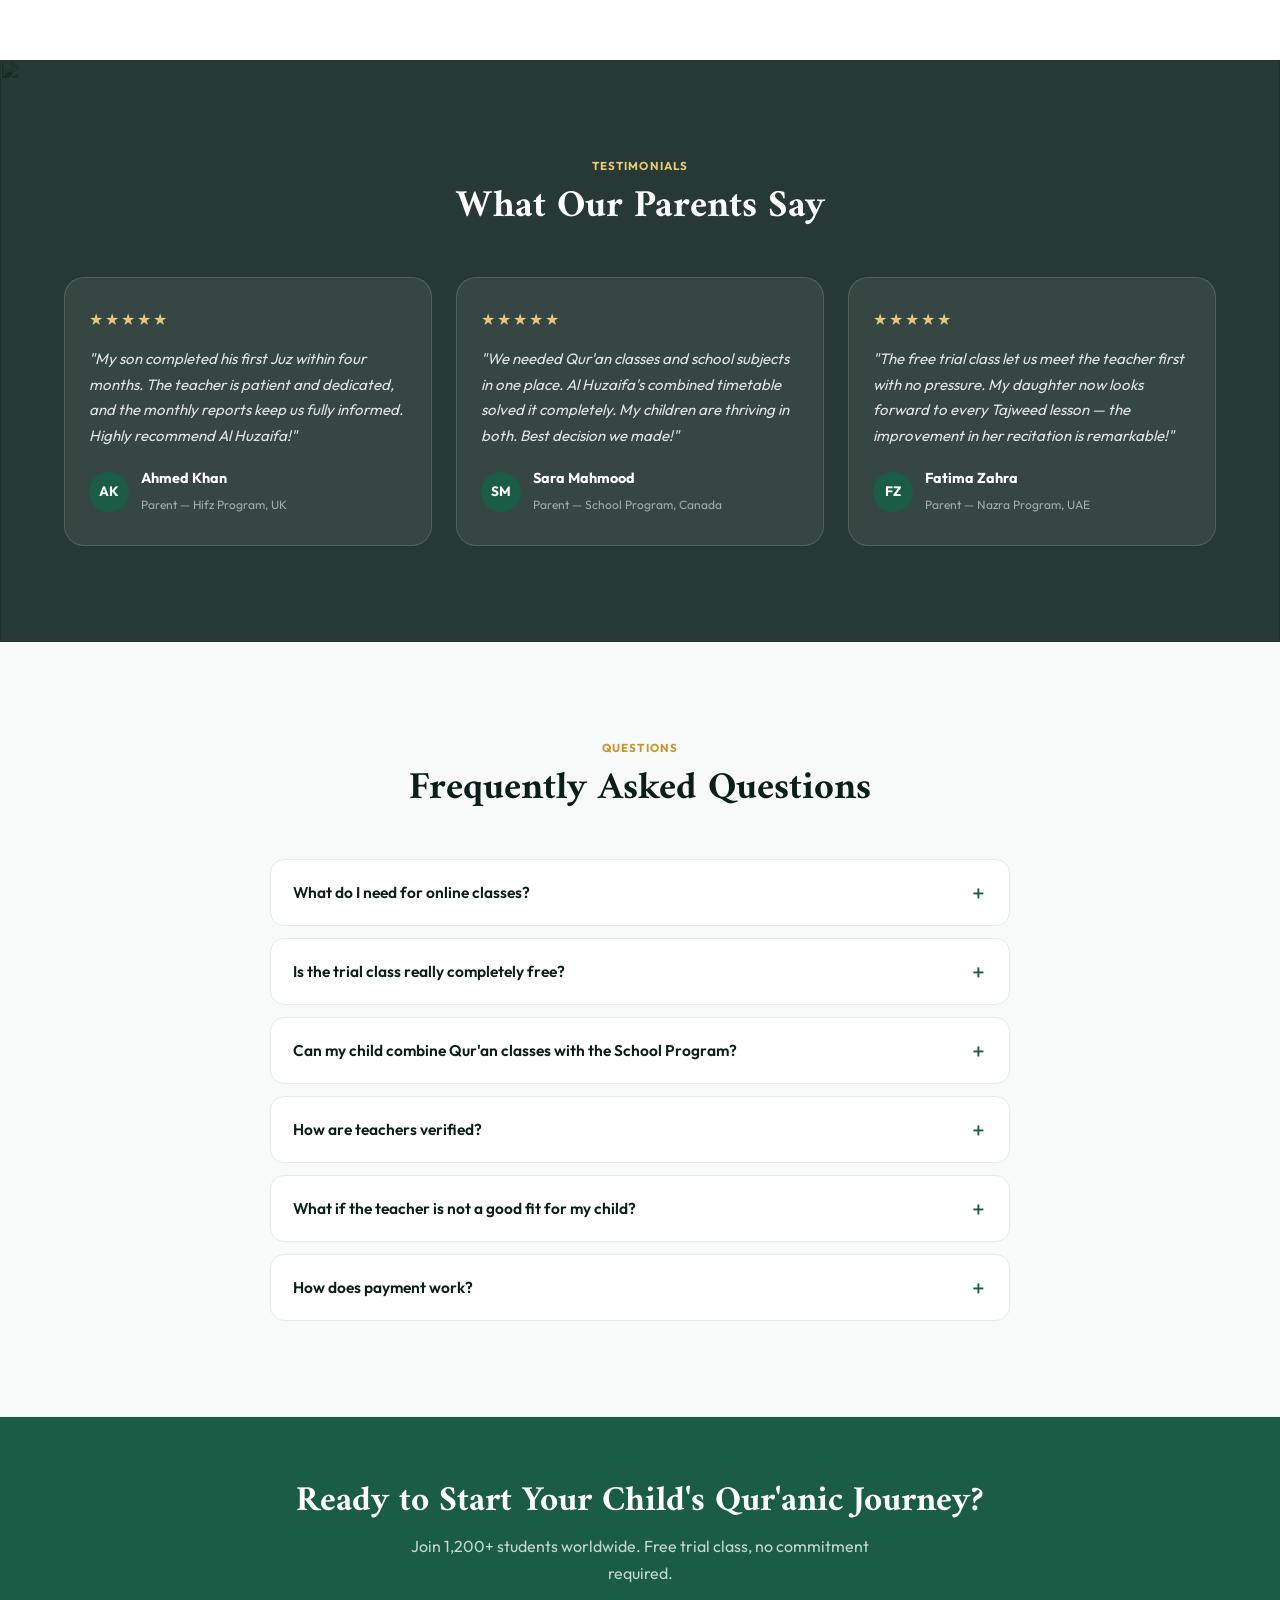
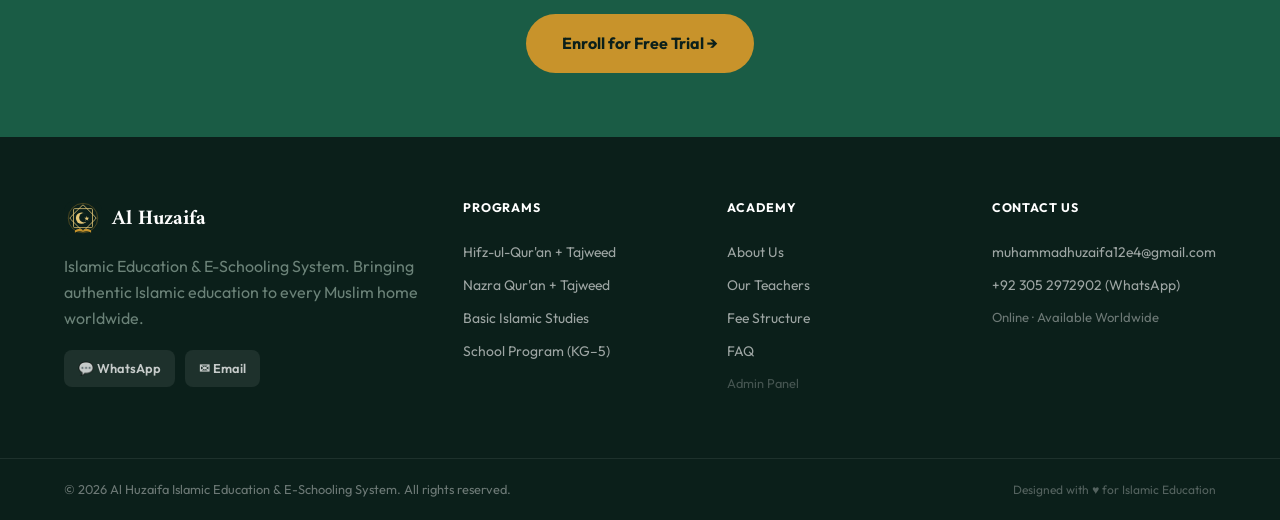
==== commit e796a703: "Update index.html" ====
--- a/index.html
+++ b/index.html
@@ -342,7 +342,7 @@
 <section class="section why-sec">
   <div class="container why-grid">
     <div class="why-img-wrap">
-      <img src="https://images.unsplash.com/photo-1503454537195-1dcabb73ffb9?w=900&q=85&fit=crop" alt="Happy children learning" loading="lazy" onerror="this.onerror=null;this.src='https://images.unsplash.com/photo-1587616211892-f743fcca64f9?w=900&q=85&fit=crop'">
+      <img src="https://i.ibb.co/2Yd5hHSj/0b11ad7a0aff4a2fa1ecb238d5dcdecb.jpg" alt="Child reading Quran at Al Huzaifa" loading="lazy">
       <div class="why-float-card"><div class="big">98%</div><span>Parent<br>Satisfaction<br>Rate</span></div>
     </div>
     <div class="why-copy">
